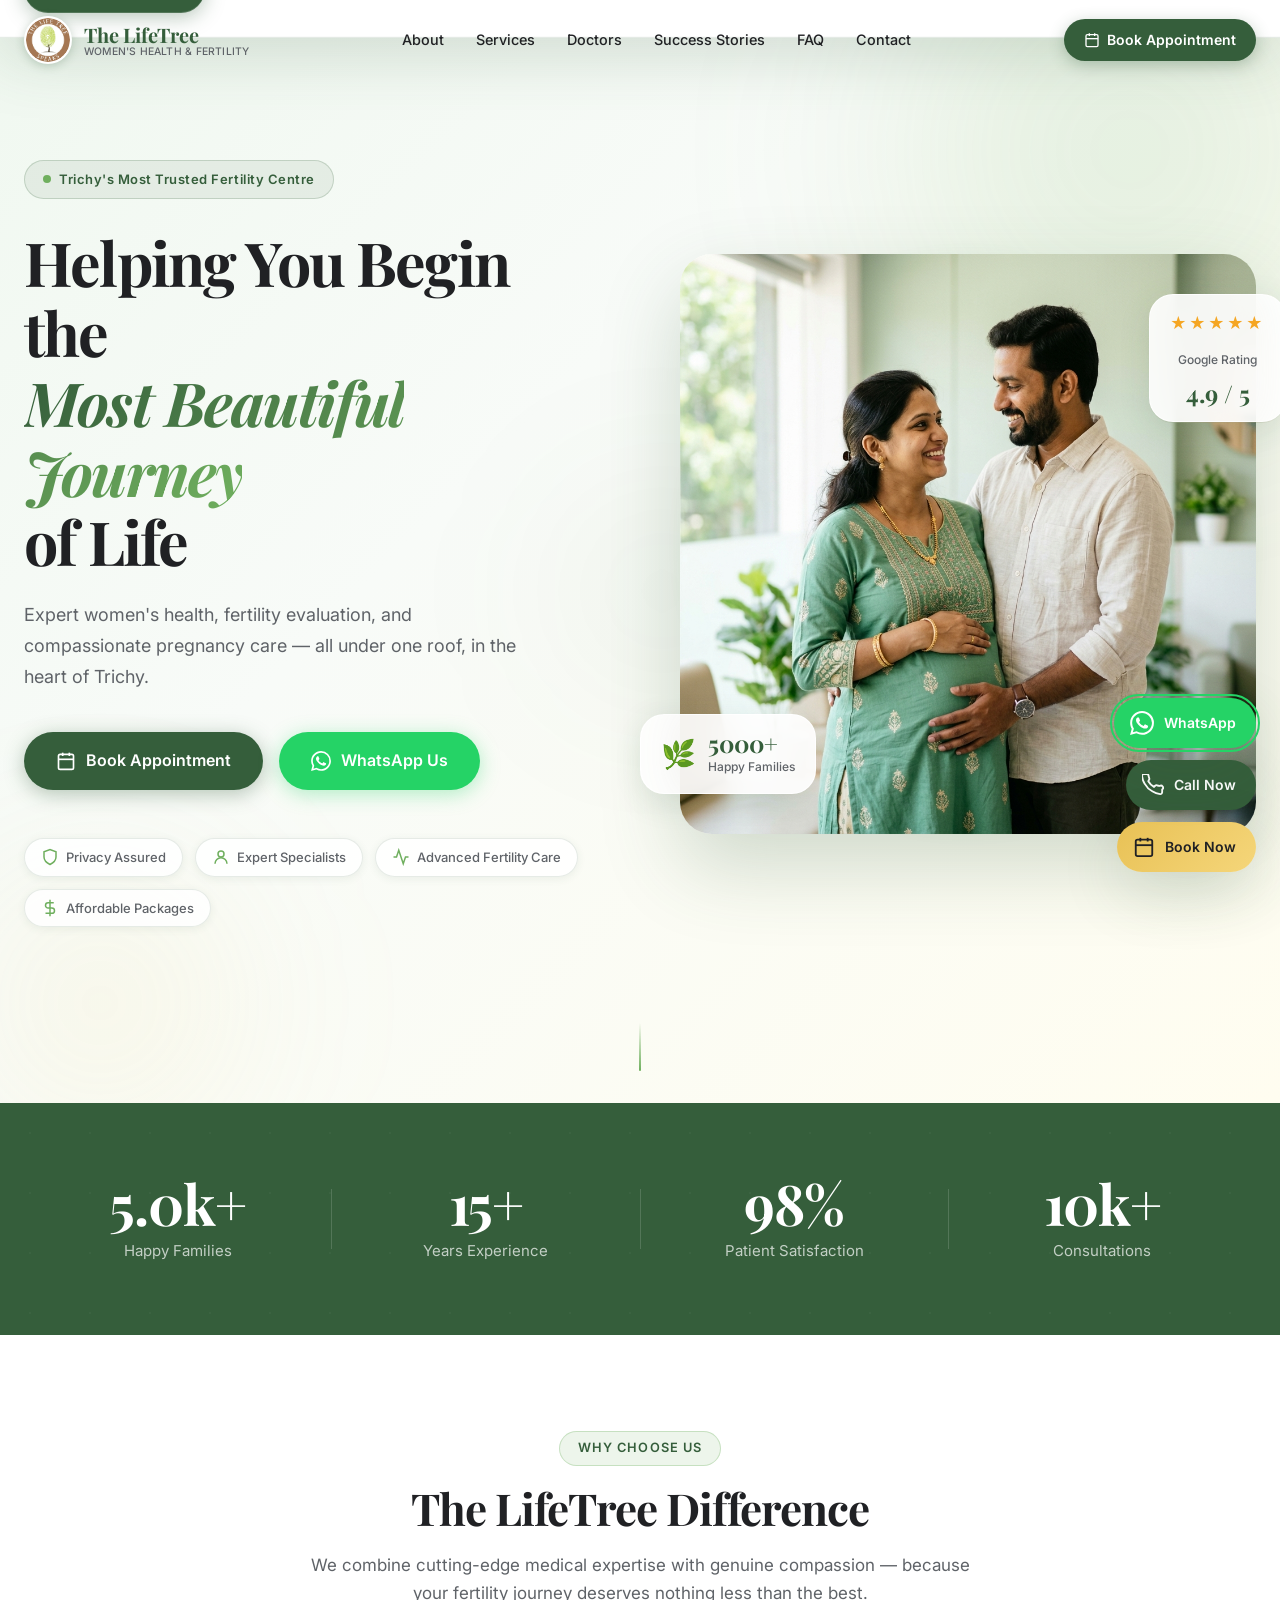
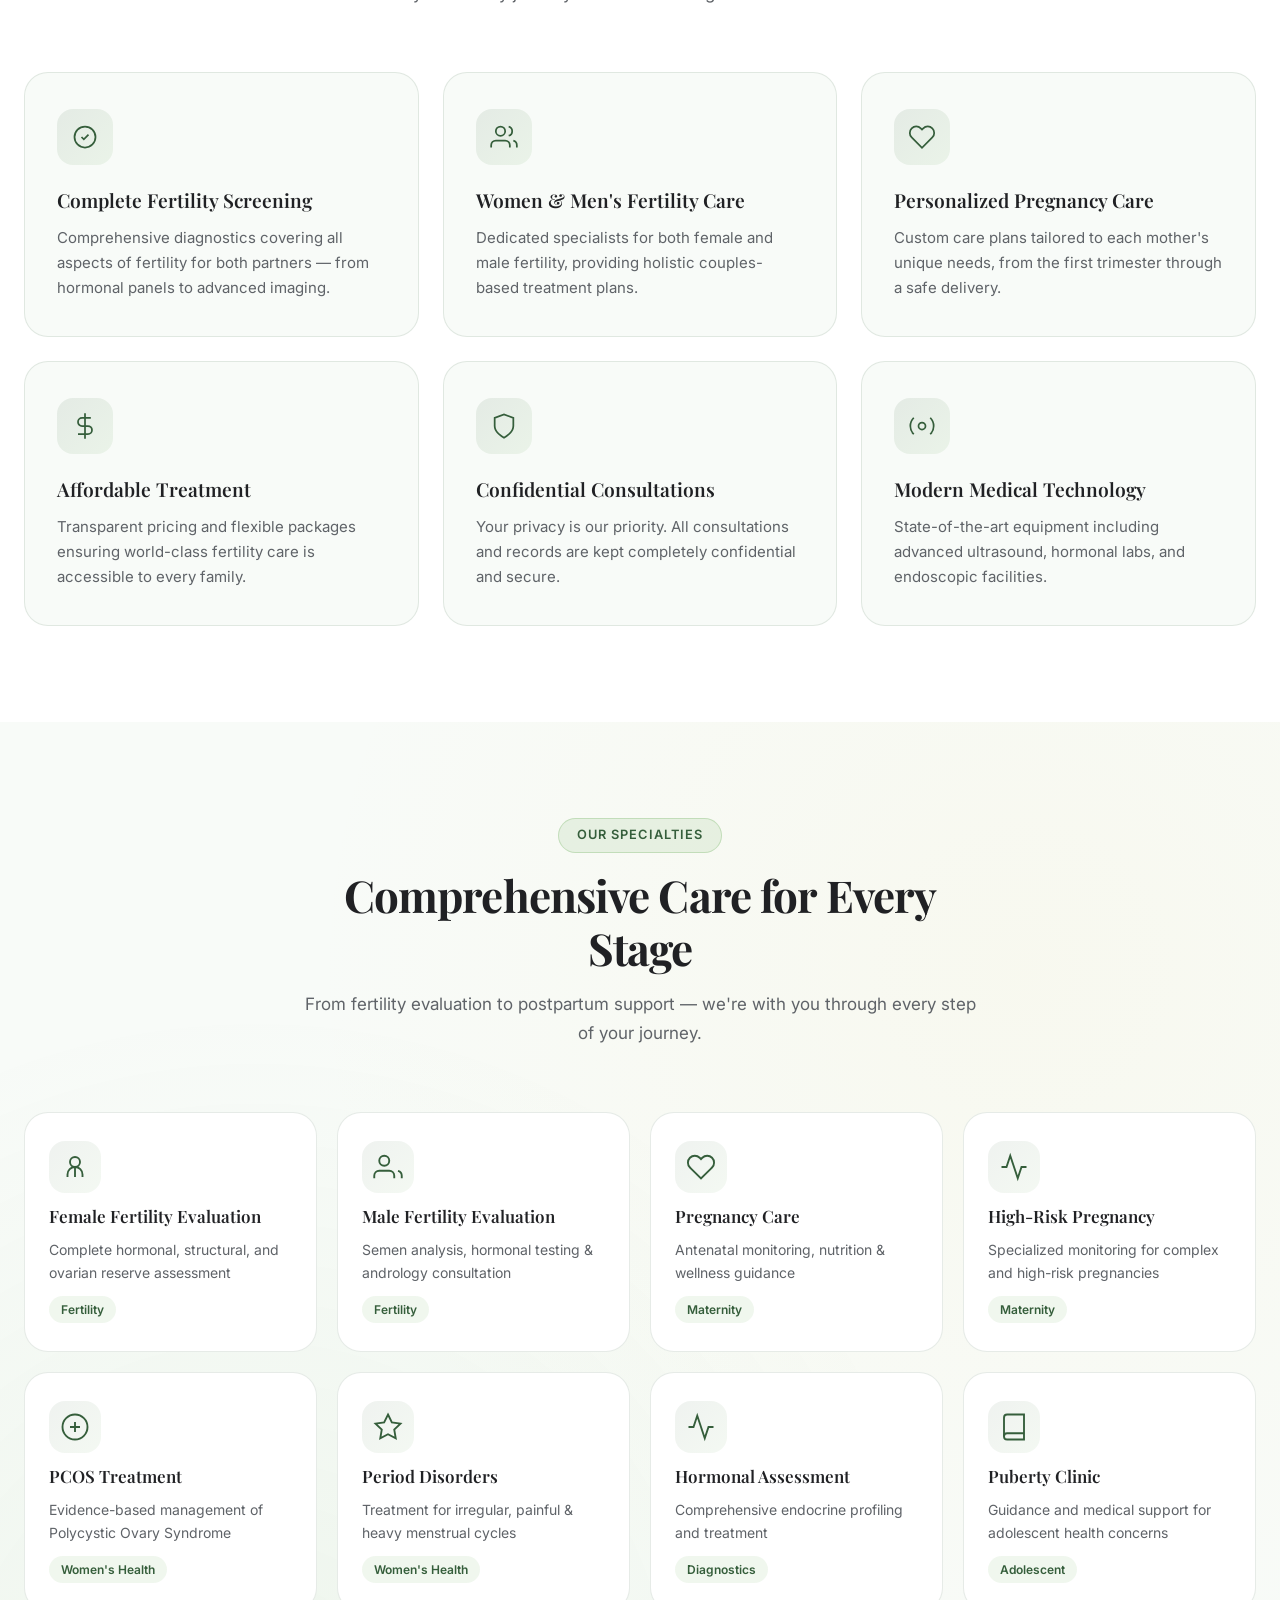
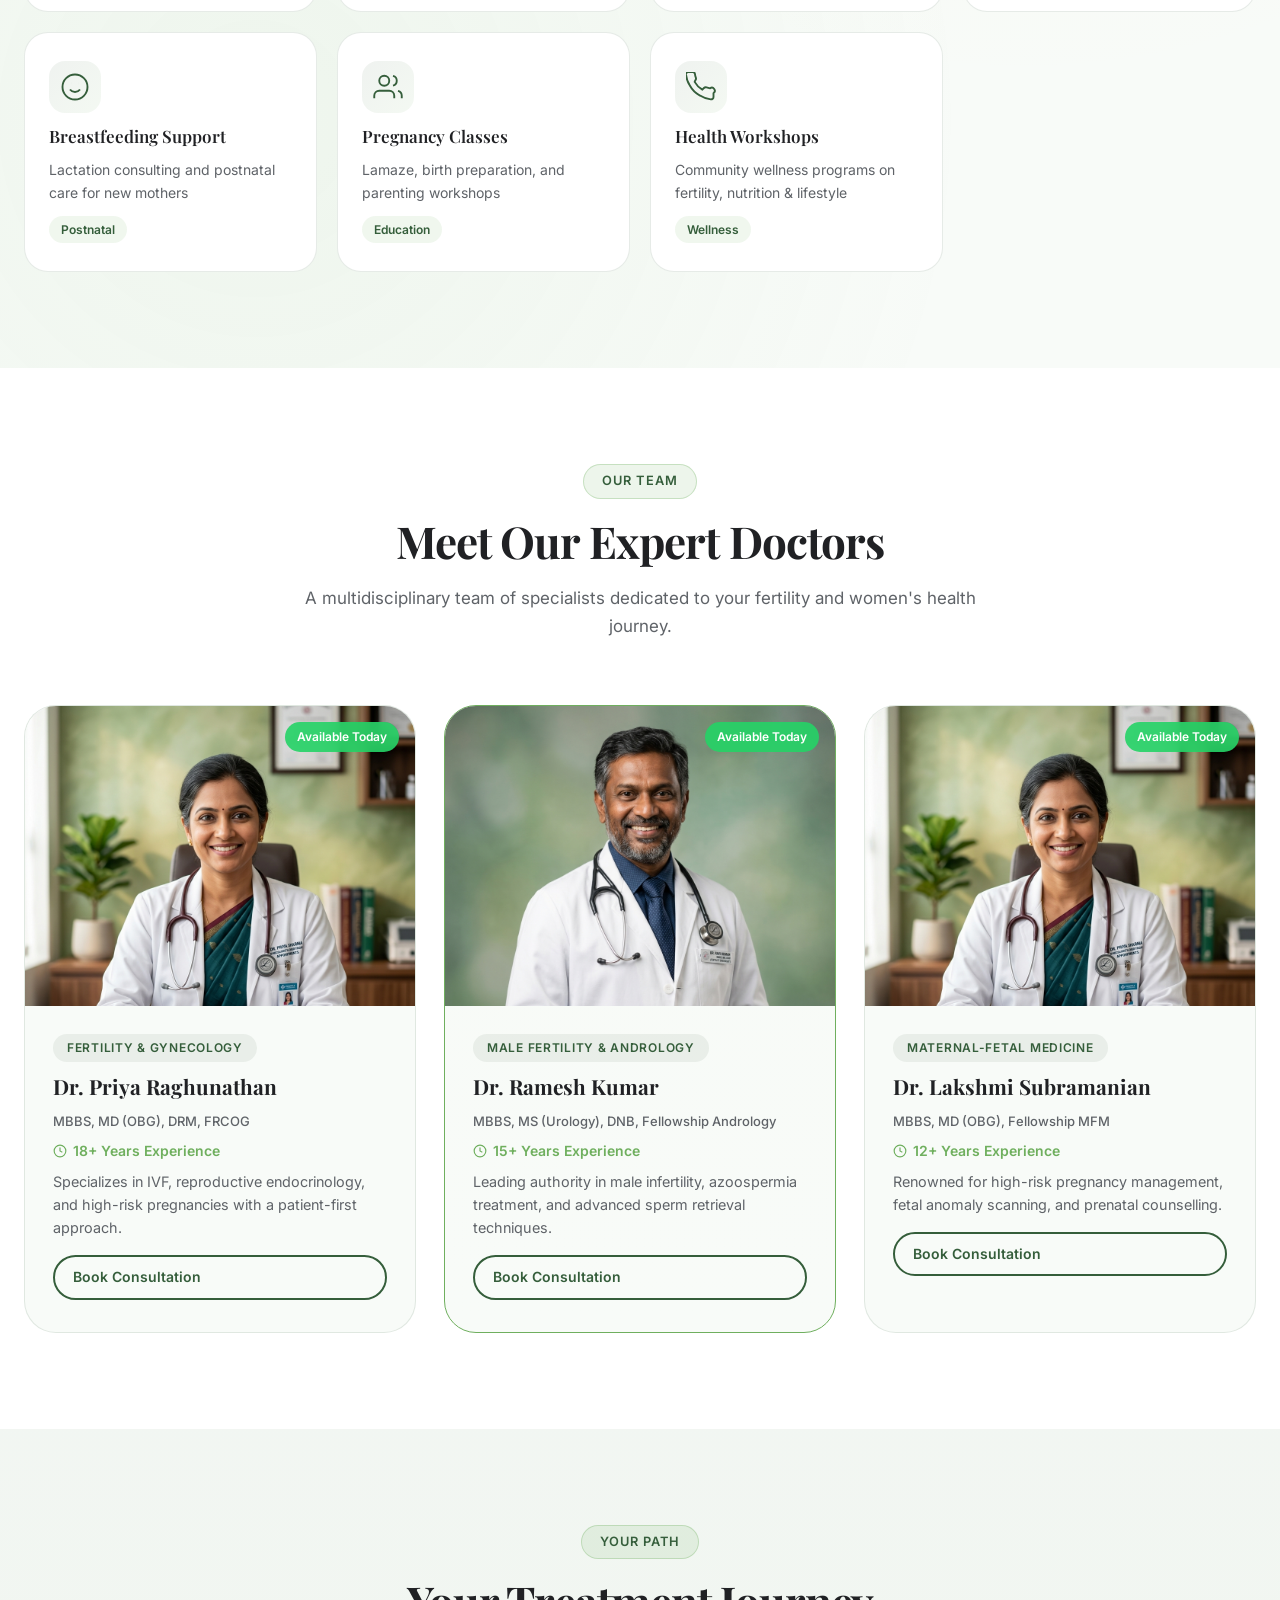
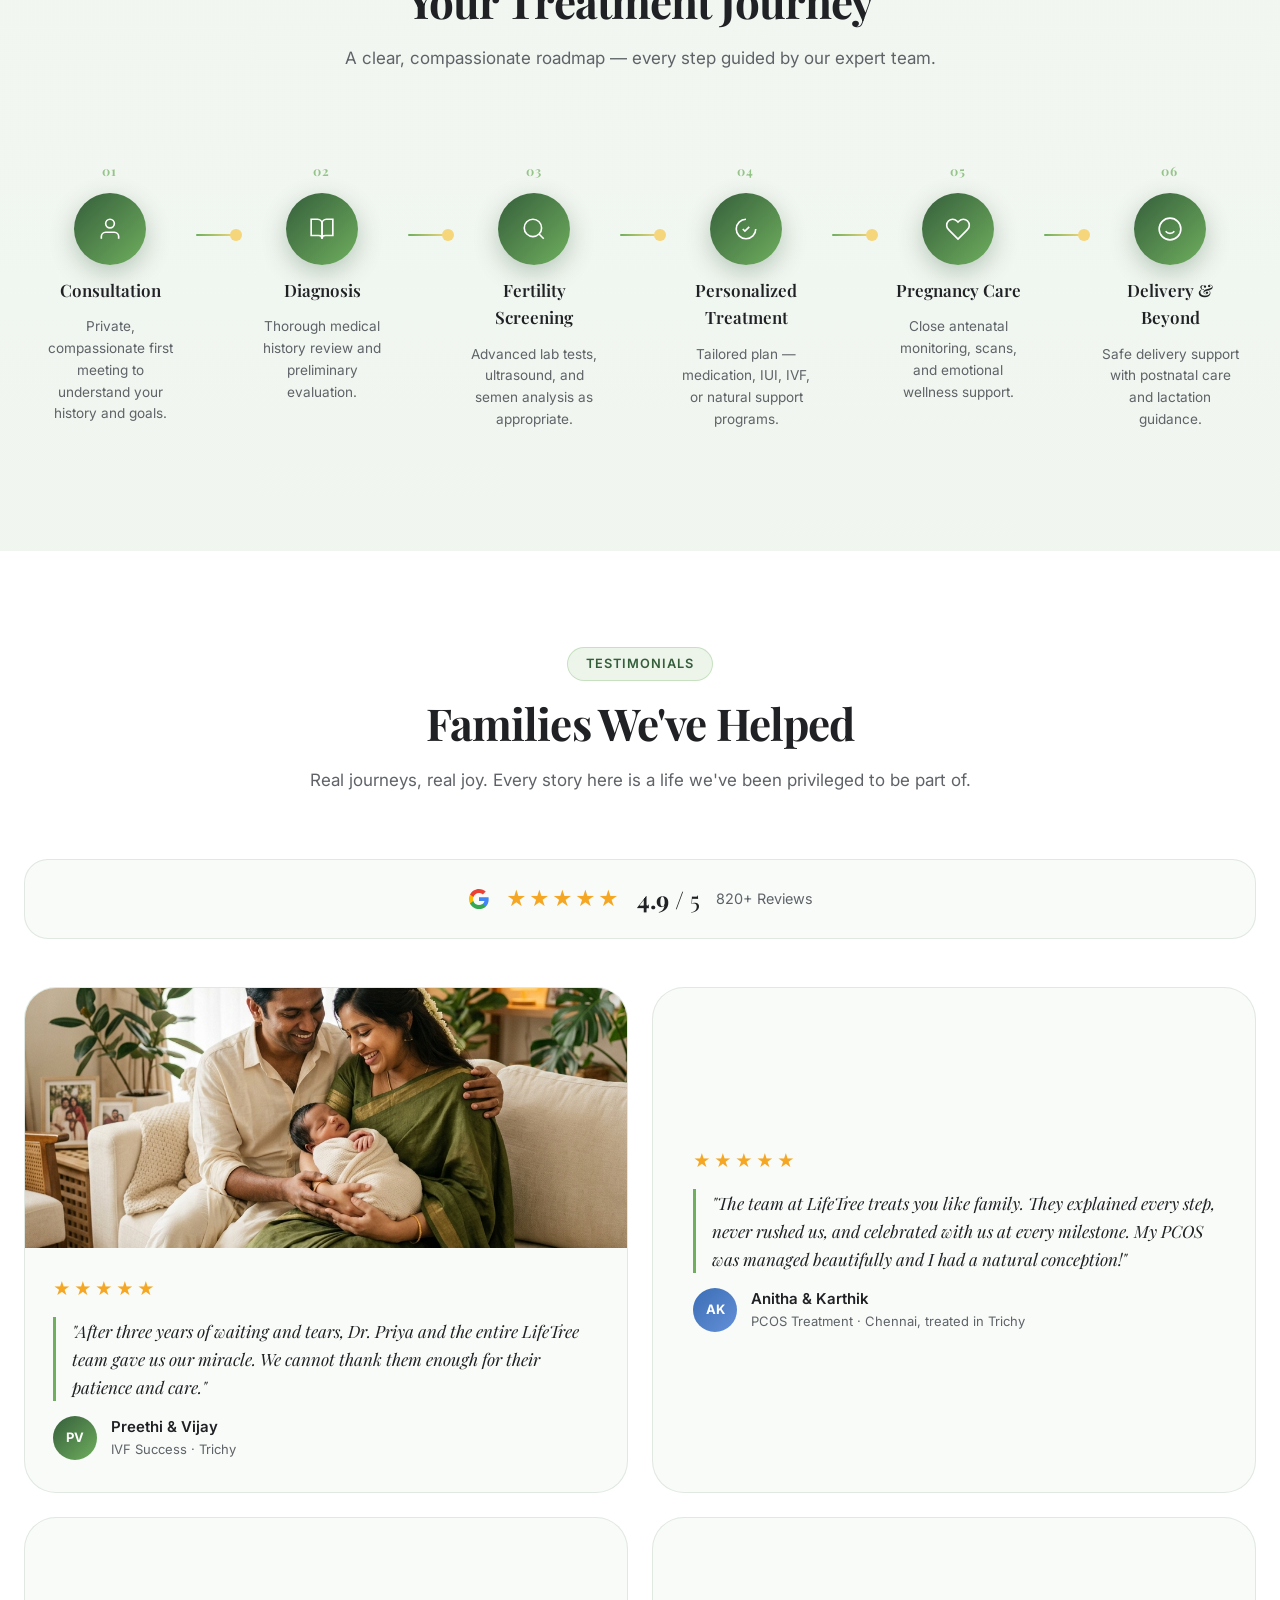
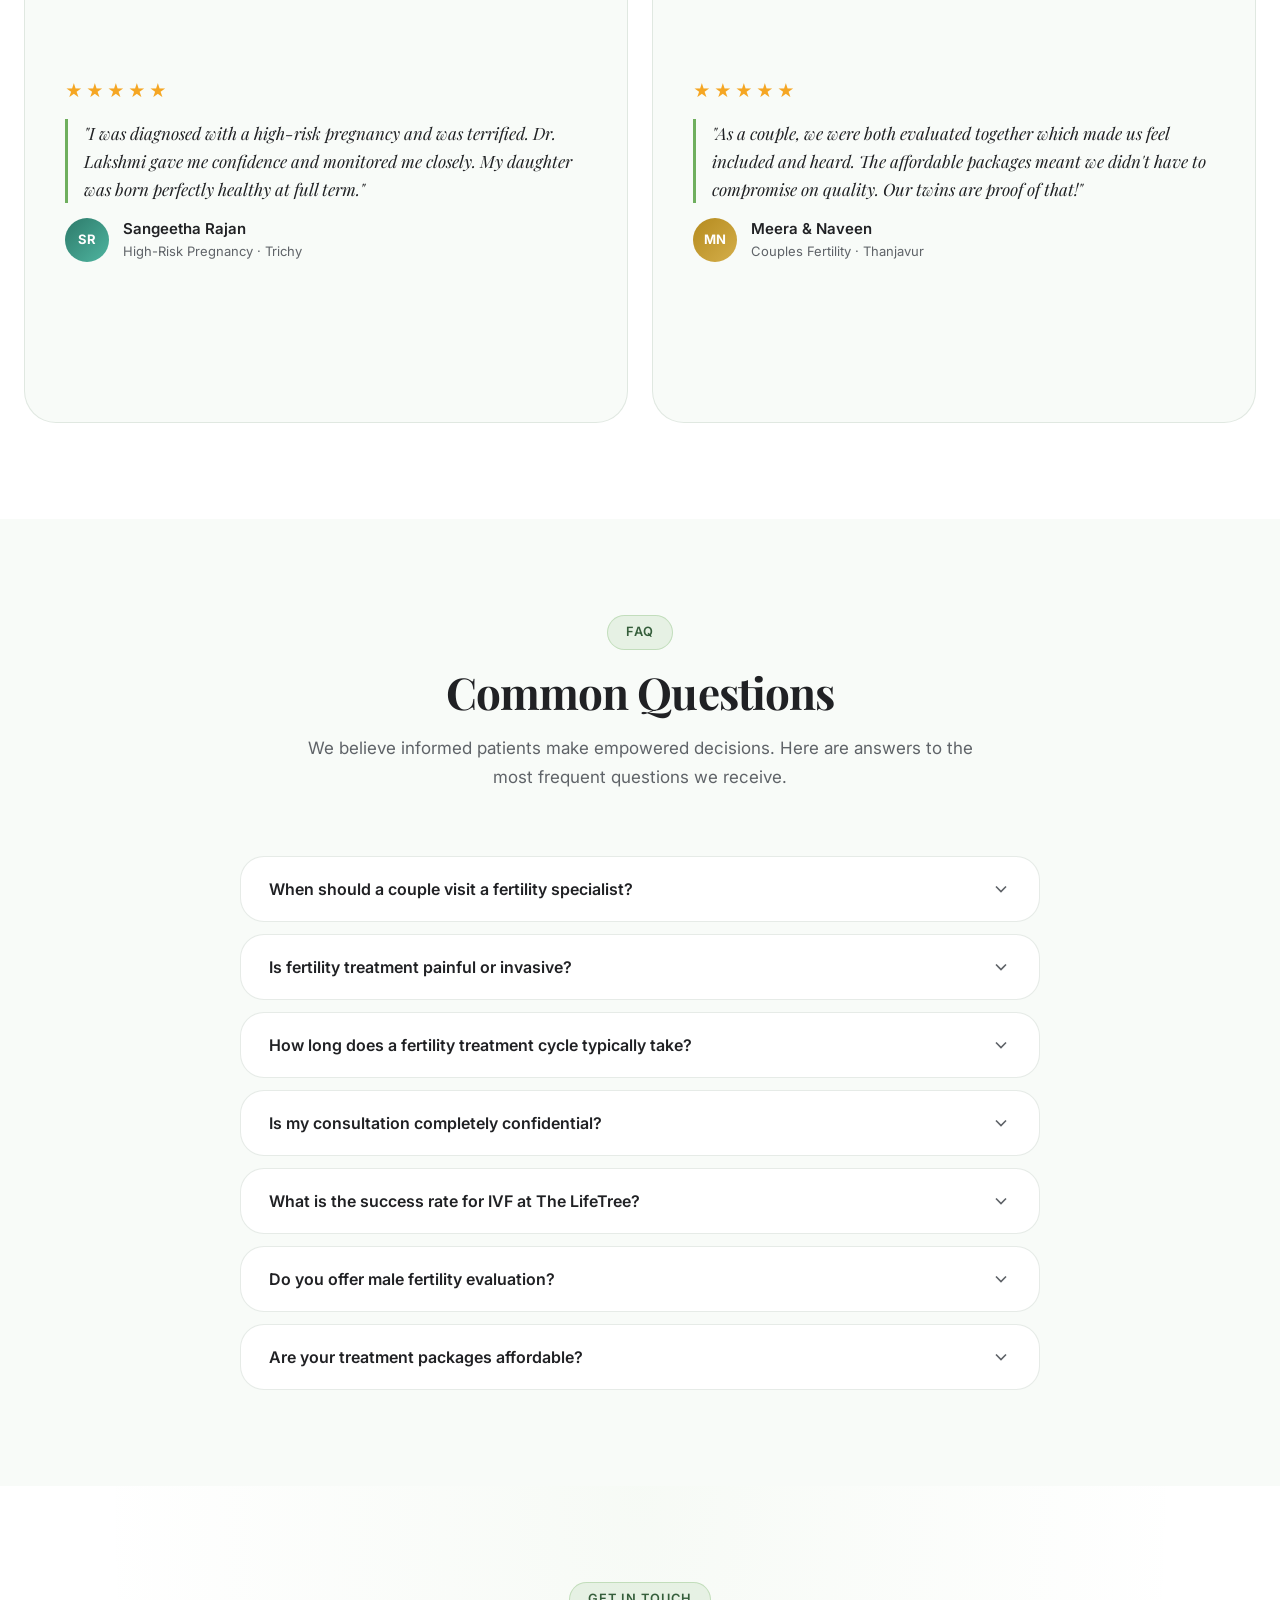
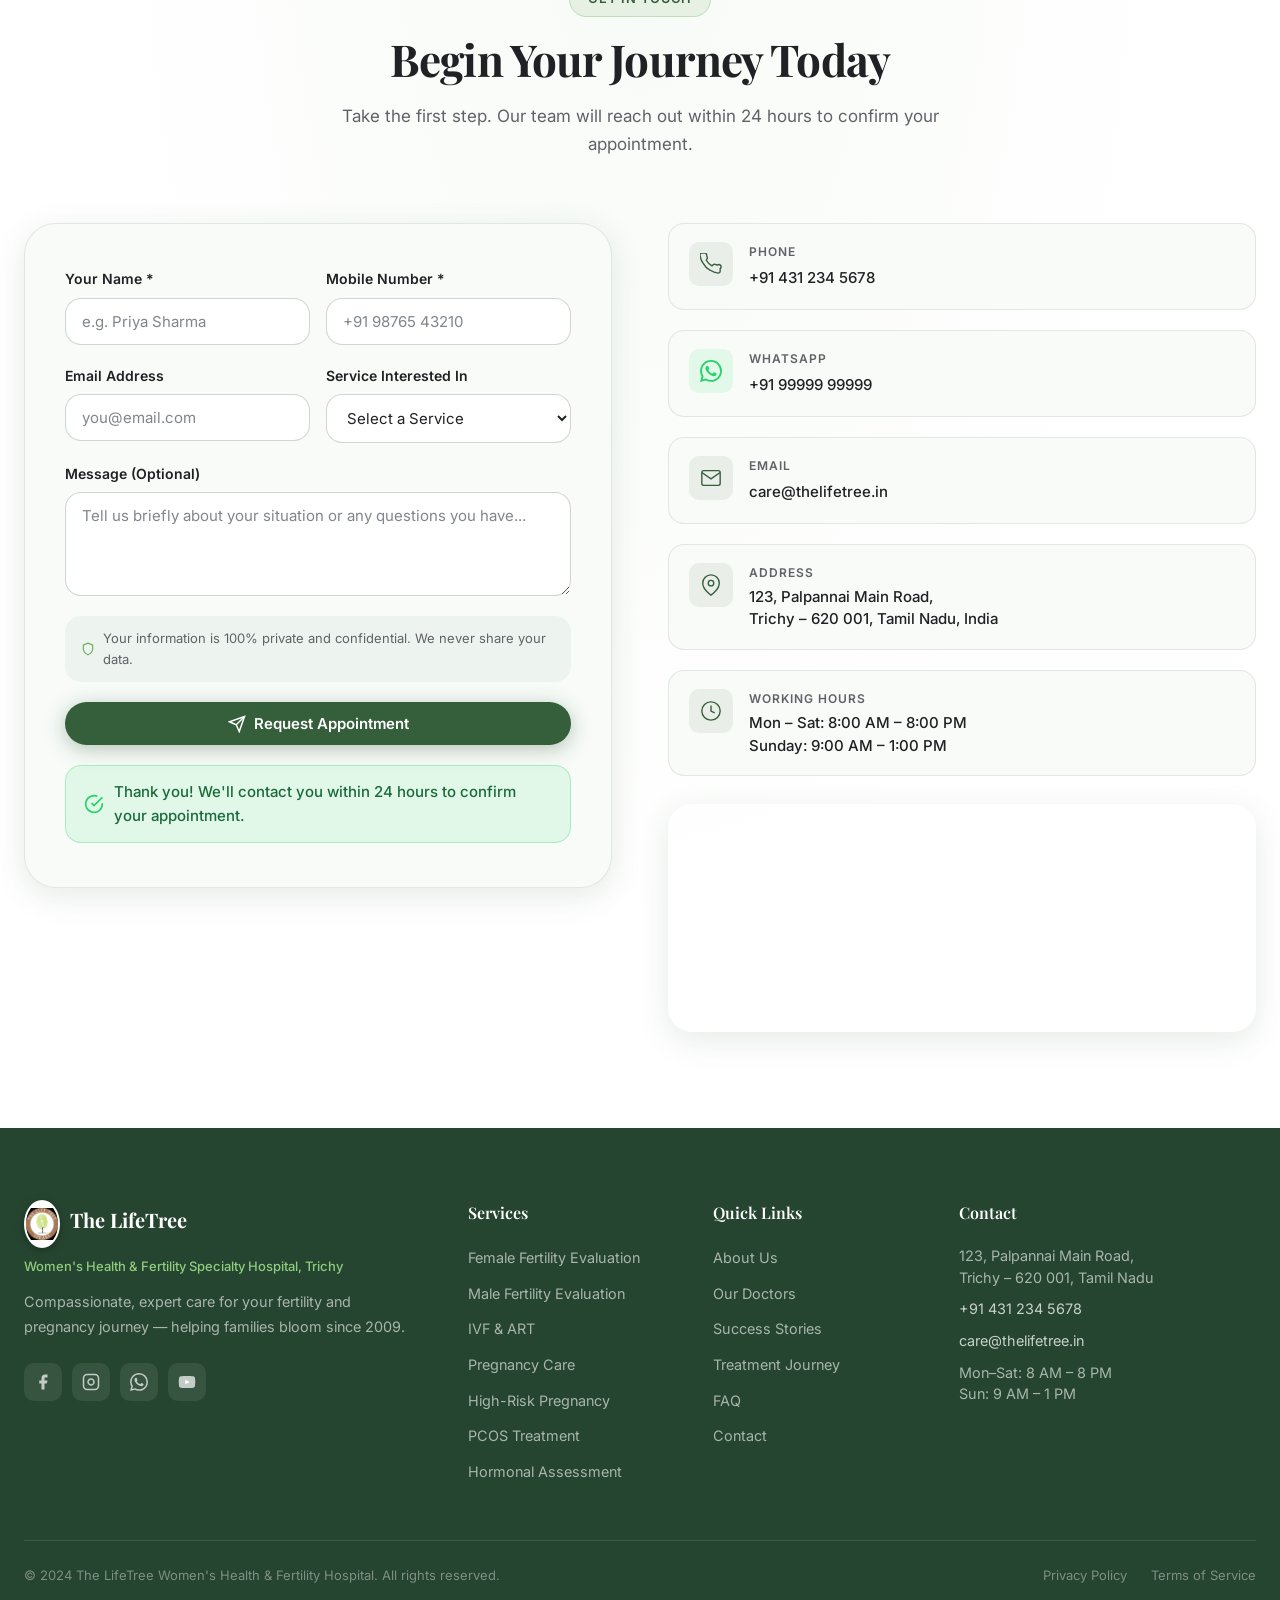
==== index.html @ 5e529f7d "full updated for demot things" ====
<!DOCTYPE html>
<html lang="en">
<head>
  <meta charset="UTF-8" />
  <meta name="viewport" content="width=device-width, initial-scale=1.0" />
  <meta name="description" content="The LifeTree — Women's Health & Fertility Specialty Hospital in Trichy, India. Expert fertility evaluation, IVF, pregnancy care, PCOS treatment, and more. Book your confidential consultation today." />
  <meta name="keywords" content="fertility hospital Trichy, IVF Trichy, women's health Trichy, fertility specialist, pregnancy care, PCOS treatment Trichy, The LifeTree hospital" />
  <meta property="og:title" content="The LifeTree | Women's Health & Fertility Hospital, Trichy" />
  <meta property="og:description" content="Helping You Begin the Most Beautiful Journey of Life. Expert fertility & pregnancy care in Trichy, India." />
  <meta property="og:type" content="website" />
  <title>The LifeTree | Women's Health & Fertility Hospital, Trichy</title>
  <link rel="preconnect" href="https://fonts.googleapis.com" />
  <link rel="preconnect" href="https://fonts.gstatic.com" crossorigin />
  <link href="https://fonts.googleapis.com/css2?family=Playfair+Display:ital,wght@0,400;0,500;0,600;0,700;1,400;1,500&family=Inter:wght@300;400;500;600;700&display=swap" rel="stylesheet" />
  <link rel="stylesheet" href="styles.css" />
</head>
<body>

  <!-- ===== STICKY NAV ===== -->
  <nav class="navbar" id="navbar" role="navigation" aria-label="Main navigation">
    <div class="nav-container">
      <a href="#hero" class="nav-logo" aria-label="The LifeTree Home">
        <div class="logo-icon" aria-hidden="true">
          <img src="Images/logo.png" alt="The LifeTree Speaks Logo" class="logo-img" />
        </div>
        <div class="logo-text">
          <span class="logo-name">The LifeTree</span>
          <span class="logo-tagline">Women's Health & Fertility</span>
        </div>
      </a>
      <ul class="nav-links" id="nav-links">
        <li><a href="#about" class="nav-link">About</a></li>
        <li><a href="#services" class="nav-link">Services</a></li>
        <li><a href="#doctors" class="nav-link">Doctors</a></li>
        <li><a href="#stories" class="nav-link">Success Stories</a></li>
        <li><a href="#faq" class="nav-link">FAQ</a></li>
        <li><a href="#contact" class="nav-link">Contact</a></li>
      </ul>
      <div class="nav-actions">
        <a href="#contact" class="btn btn-nav-cta" id="nav-book-btn">
          <svg width="16" height="16" viewBox="0 0 24 24" fill="none" stroke="currentColor" stroke-width="2" aria-hidden="true"><rect x="3" y="4" width="18" height="18" rx="2"/><line x1="16" y1="2" x2="16" y2="6"/><line x1="8" y1="2" x2="8" y2="6"/><line x1="3" y1="10" x2="21" y2="10"/></svg>
          Book Appointment
        </a>
        <button class="hamburger" id="hamburger" aria-label="Toggle menu" aria-expanded="false">
          <span></span><span></span><span></span>
        </button>
      </div>
    </div>
  </nav>

  <!-- ===== MOBILE MENU ===== -->
  <div class="mobile-menu" id="mobile-menu" aria-hidden="true">
    <ul>
      <li><a href="#about" class="mobile-link">About</a></li>
      <li><a href="#services" class="mobile-link">Services</a></li>
      <li><a href="#doctors" class="mobile-link">Doctors</a></li>
      <li><a href="#stories" class="mobile-link">Success Stories</a></li>
      <li><a href="#faq" class="mobile-link">FAQ</a></li>
      <li><a href="#contact" class="mobile-link">Contact</a></li>
      <li><a href="#contact" class="btn btn-primary mobile-cta">Book Appointment</a></li>
    </ul>
  </div>

  <main>

    <!-- ===== HERO SECTION ===== -->
    <section class="hero" id="hero" aria-label="Hero section">
      <div class="hero-bg-orb hero-orb-1" aria-hidden="true"></div>
      <div class="hero-bg-orb hero-orb-2" aria-hidden="true"></div>
      <div class="hero-bg-orb hero-orb-3" aria-hidden="true"></div>
      <div class="hero-container">
        <div class="hero-content animate-fade-up">
          <div class="hero-badge">
            <span class="badge-dot" aria-hidden="true"></span>
            Trichy's Most Trusted Fertility Centre
          </div>
          <h1 class="hero-headline">
            Helping You Begin the<br/>
            <em>Most Beautiful Journey</em><br/>
            of Life
          </h1>
          <p class="hero-subtext">
            Expert women's health, fertility evaluation, and compassionate pregnancy care — all under one roof, in the heart of Trichy.
          </p>
          <div class="hero-ctas">
            <a href="#contact" class="btn btn-primary btn-lg" id="hero-book-btn">
              <svg width="20" height="20" viewBox="0 0 24 24" fill="none" stroke="currentColor" stroke-width="2" aria-hidden="true"><rect x="3" y="4" width="18" height="18" rx="2"/><line x1="16" y1="2" x2="16" y2="6"/><line x1="8" y1="2" x2="8" y2="6"/><line x1="3" y1="10" x2="21" y2="10"/></svg>
              Book Appointment
            </a>
            <a href="https://wa.me/919999999999" class="btn btn-whatsapp btn-lg" id="hero-whatsapp-btn" target="_blank" rel="noopener noreferrer">
              <svg width="20" height="20" viewBox="0 0 24 24" fill="currentColor" aria-hidden="true"><path d="M17.472 14.382c-.297-.149-1.758-.867-2.03-.967-.273-.099-.471-.148-.67.15-.197.297-.767.966-.94 1.164-.173.199-.347.223-.644.075-.297-.15-1.255-.463-2.39-1.475-.883-.788-1.48-1.761-1.653-2.059-.173-.297-.018-.458.13-.606.134-.133.298-.347.446-.52.149-.174.198-.298.298-.497.099-.198.05-.371-.025-.52-.075-.149-.669-1.612-.916-2.207-.242-.579-.487-.5-.669-.51-.173-.008-.371-.01-.57-.01-.198 0-.52.074-.792.372-.272.297-1.04 1.016-1.04 2.479 0 1.462 1.065 2.875 1.213 3.074.149.198 2.096 3.2 5.077 4.487.709.306 1.262.489 1.694.625.712.227 1.36.195 1.871.118.571-.085 1.758-.719 2.006-1.413.248-.694.248-1.289.173-1.413-.074-.124-.272-.198-.57-.347m-5.421 7.403h-.004a9.87 9.87 0 01-5.031-1.378l-.361-.214-3.741.982.998-3.648-.235-.374a9.86 9.86 0 01-1.51-5.26c.001-5.45 4.436-9.884 9.888-9.884 2.64 0 5.122 1.03 6.988 2.898a9.825 9.825 0 012.893 6.994c-.003 5.45-4.437 9.884-9.885 9.884m8.413-18.297A11.815 11.815 0 0012.05 0C5.495 0 .16 5.335.157 11.892c0 2.096.547 4.142 1.588 5.945L.057 24l6.305-1.654a11.882 11.882 0 005.683 1.448h.005c6.554 0 11.89-5.335 11.893-11.893a11.821 11.821 0 00-3.48-8.413z"/></svg>
              WhatsApp Us
            </a>
          </div>
          <div class="trust-badges" role="list" aria-label="Trust indicators">
            <div class="trust-badge" role="listitem">
              <svg width="18" height="18" viewBox="0 0 24 24" fill="none" stroke="currentColor" stroke-width="2" aria-hidden="true"><path d="M12 22s8-4 8-10V5l-8-3-8 3v7c0 6 8 10 8 10z"/></svg>
              Privacy Assured
            </div>
            <div class="trust-badge" role="listitem">
              <svg width="18" height="18" viewBox="0 0 24 24" fill="none" stroke="currentColor" stroke-width="2" aria-hidden="true"><circle cx="12" cy="8" r="4"/><path d="M20 21a8 8 0 10-16 0"/></svg>
              Expert Specialists
            </div>
            <div class="trust-badge" role="listitem">
              <svg width="18" height="18" viewBox="0 0 24 24" fill="none" stroke="currentColor" stroke-width="2" aria-hidden="true"><polyline points="22 12 18 12 15 21 9 3 6 12 2 12"/></svg>
              Advanced Fertility Care
            </div>
            <div class="trust-badge" role="listitem">
              <svg width="18" height="18" viewBox="0 0 24 24" fill="none" stroke="currentColor" stroke-width="2" aria-hidden="true"><line x1="12" y1="1" x2="12" y2="23"/><path d="M17 5H9.5a3.5 3.5 0 000 7h5a3.5 3.5 0 010 7H6"/></svg>
              Affordable Packages
            </div>
          </div>
        </div>
        <div class="hero-visual animate-fade-in">
          <div class="hero-image-wrapper">
            <div class="hero-image-glow" aria-hidden="true"></div>
            <img src="assets/hero_couple.png" alt="Happy expecting couple celebrating their pregnancy journey at The LifeTree" class="hero-image" loading="eager" />
            <div class="hero-floating-card card-stats" aria-label="5000+ happy families">
              <div class="floating-card-icon" aria-hidden="true">🌿</div>
              <div>
                <div class="floating-num">5000+</div>
                <div class="floating-label">Happy Families</div>
              </div>
            </div>
            <div class="hero-floating-card card-rating" aria-label="4.9 star Google rating">
              <div class="star-row" aria-hidden="true">★★★★★</div>
              <div class="floating-label">Google Rating</div>
              <div class="floating-num">4.9 / 5</div>
            </div>
          </div>
        </div>
      </div>
      <div class="scroll-indicator" aria-hidden="true">
        <div class="scroll-line"></div>
      </div>
    </section>

    <!-- ===== STATS ===== -->
    <section class="stats-section" id="stats" aria-label="Key statistics">
      <div class="container">
        <div class="stats-grid">
          <div class="stat-item" data-target="5000" data-suffix="+">
            <div class="stat-number" id="stat-families">0+</div>
            <div class="stat-label">Happy Families</div>
          </div>
          <div class="stat-divider" aria-hidden="true"></div>
          <div class="stat-item" data-target="15" data-suffix="+">
            <div class="stat-number" id="stat-years">0+</div>
            <div class="stat-label">Years Experience</div>
          </div>
          <div class="stat-divider" aria-hidden="true"></div>
          <div class="stat-item" data-target="98" data-suffix="%">
            <div class="stat-number" id="stat-satisfaction">0%</div>
            <div class="stat-label">Patient Satisfaction</div>
          </div>
          <div class="stat-divider" aria-hidden="true"></div>
          <div class="stat-item" data-target="10000" data-suffix="+">
            <div class="stat-number" id="stat-consultations">0+</div>
            <div class="stat-label">Consultations</div>
          </div>
        </div>
      </div>
    </section>

    <!-- ===== WHY CHOOSE US ===== -->
    <section class="why-section" id="about" aria-labelledby="why-heading">
      <div class="container">
        <div class="section-header animate-on-scroll">
          <div class="section-tag">Why Choose Us</div>
          <h2 class="section-title" id="why-heading">The LifeTree Difference</h2>
          <p class="section-subtitle">We combine cutting-edge medical expertise with genuine compassion — because your fertility journey deserves nothing less than the best.</p>
        </div>
        <div class="why-grid">
          <div class="why-card animate-on-scroll" tabindex="0">
            <div class="why-icon" aria-hidden="true">
              <svg width="28" height="28" viewBox="0 0 24 24" fill="none" stroke="currentColor" stroke-width="1.5"><path d="M9 12l2 2 4-4m6 2a9 9 0 11-18 0 9 9 0 0118 0z"/></svg>
            </div>
            <h3>Complete Fertility Screening</h3>
            <p>Comprehensive diagnostics covering all aspects of fertility for both partners — from hormonal panels to advanced imaging.</p>
          </div>
          <div class="why-card animate-on-scroll" tabindex="0">
            <div class="why-icon" aria-hidden="true">
              <svg width="28" height="28" viewBox="0 0 24 24" fill="none" stroke="currentColor" stroke-width="1.5"><path d="M17 21v-2a4 4 0 00-4-4H5a4 4 0 00-4 4v2"/><circle cx="9" cy="7" r="4"/><path d="M23 21v-2a4 4 0 00-3-3.87"/><path d="M16 3.13a4 4 0 010 7.75"/></svg>
            </div>
            <h3>Women & Men's Fertility Care</h3>
            <p>Dedicated specialists for both female and male fertility, providing holistic couples-based treatment plans.</p>
          </div>
          <div class="why-card animate-on-scroll" tabindex="0">
            <div class="why-icon" aria-hidden="true">
              <svg width="28" height="28" viewBox="0 0 24 24" fill="none" stroke="currentColor" stroke-width="1.5"><path d="M20.84 4.61a5.5 5.5 0 00-7.78 0L12 5.67l-1.06-1.06a5.5 5.5 0 00-7.78 7.78l1.06 1.06L12 21.23l7.78-7.78 1.06-1.06a5.5 5.5 0 000-7.78z"/></svg>
            </div>
            <h3>Personalized Pregnancy Care</h3>
            <p>Custom care plans tailored to each mother's unique needs, from the first trimester through a safe delivery.</p>
          </div>
          <div class="why-card animate-on-scroll" tabindex="0">
            <div class="why-icon" aria-hidden="true">
              <svg width="28" height="28" viewBox="0 0 24 24" fill="none" stroke="currentColor" stroke-width="1.5"><line x1="12" y1="1" x2="12" y2="23"/><path d="M17 5H9.5a3.5 3.5 0 000 7h5a3.5 3.5 0 010 7H6"/></svg>
            </div>
            <h3>Affordable Treatment</h3>
            <p>Transparent pricing and flexible packages ensuring world-class fertility care is accessible to every family.</p>
          </div>
          <div class="why-card animate-on-scroll" tabindex="0">
            <div class="why-icon" aria-hidden="true">
              <svg width="28" height="28" viewBox="0 0 24 24" fill="none" stroke="currentColor" stroke-width="1.5"><path d="M12 22s8-4 8-10V5l-8-3-8 3v7c0 6 8 10 8 10z"/></svg>
            </div>
            <h3>Confidential Consultations</h3>
            <p>Your privacy is our priority. All consultations and records are kept completely confidential and secure.</p>
          </div>
          <div class="why-card animate-on-scroll" tabindex="0">
            <div class="why-icon" aria-hidden="true">
              <svg width="28" height="28" viewBox="0 0 24 24" fill="none" stroke="currentColor" stroke-width="1.5"><circle cx="12" cy="12" r="3"/><path d="M19.07 4.93a10 10 0 010 14.14M4.93 4.93a10 10 0 000 14.14"/></svg>
            </div>
            <h3>Modern Medical Technology</h3>
            <p>State-of-the-art equipment including advanced ultrasound, hormonal labs, and endoscopic facilities.</p>
          </div>
        </div>
      </div>
    </section>

    <!-- ===== SERVICES ===== -->
    <section class="services-section" id="services" aria-labelledby="services-heading">
      <div class="services-bg-pattern" aria-hidden="true"></div>
      <div class="container">
        <div class="section-header animate-on-scroll">
          <div class="section-tag">Our Specialties</div>
          <h2 class="section-title" id="services-heading">Comprehensive Care for Every Stage</h2>
          <p class="section-subtitle">From fertility evaluation to postpartum support — we're with you through every step of your journey.</p>
        </div>
        <div class="services-grid">
          <div class="service-card animate-on-scroll" tabindex="0">
            <div class="service-icon" aria-hidden="true">
              <svg width="30" height="30" viewBox="0 0 24 24" fill="none" stroke="currentColor" stroke-width="1.5"><circle cx="12" cy="8" r="4"/><path d="M6 20v-2a6 6 0 0112 0v2"/><path d="M12 12v8"/></svg>
            </div>
            <h3>Female Fertility Evaluation</h3>
            <p>Complete hormonal, structural, and ovarian reserve assessment</p>
            <span class="service-tag">Fertility</span>
          </div>
          <div class="service-card animate-on-scroll" tabindex="0">
            <div class="service-icon" aria-hidden="true">
              <svg width="30" height="30" viewBox="0 0 24 24" fill="none" stroke="currentColor" stroke-width="1.5"><path d="M17 21v-2a4 4 0 00-4-4H5a4 4 0 00-4 4v2"/><circle cx="9" cy="7" r="4"/><path d="M23 21v-2a4 4 0 00-3-3.87"/></svg>
            </div>
            <h3>Male Fertility Evaluation</h3>
            <p>Semen analysis, hormonal testing & andrology consultation</p>
            <span class="service-tag">Fertility</span>
          </div>
          <div class="service-card animate-on-scroll" tabindex="0">
            <div class="service-icon" aria-hidden="true">
              <svg width="30" height="30" viewBox="0 0 24 24" fill="none" stroke="currentColor" stroke-width="1.5"><path d="M20.84 4.61a5.5 5.5 0 00-7.78 0L12 5.67l-1.06-1.06a5.5 5.5 0 00-7.78 7.78l1.06 1.06L12 21.23l7.78-7.78 1.06-1.06a5.5 5.5 0 000-7.78z"/></svg>
            </div>
            <h3>Pregnancy Care</h3>
            <p>Antenatal monitoring, nutrition & wellness guidance</p>
            <span class="service-tag">Maternity</span>
          </div>
          <div class="service-card animate-on-scroll" tabindex="0">
            <div class="service-icon" aria-hidden="true">
              <svg width="30" height="30" viewBox="0 0 24 24" fill="none" stroke="currentColor" stroke-width="1.5"><path d="M22 12h-4l-3 9L9 3l-3 9H2"/></svg>
            </div>
            <h3>High-Risk Pregnancy</h3>
            <p>Specialized monitoring for complex and high-risk pregnancies</p>
            <span class="service-tag">Maternity</span>
          </div>
          <div class="service-card animate-on-scroll" tabindex="0">
            <div class="service-icon" aria-hidden="true">
              <svg width="30" height="30" viewBox="0 0 24 24" fill="none" stroke="currentColor" stroke-width="1.5"><circle cx="12" cy="12" r="10"/><path d="M8 12h8M12 8v8"/></svg>
            </div>
            <h3>PCOS Treatment</h3>
            <p>Evidence-based management of Polycystic Ovary Syndrome</p>
            <span class="service-tag">Women's Health</span>
          </div>
          <div class="service-card animate-on-scroll" tabindex="0">
            <div class="service-icon" aria-hidden="true">
              <svg width="30" height="30" viewBox="0 0 24 24" fill="none" stroke="currentColor" stroke-width="1.5"><path d="M12 2l3.09 6.26L22 9.27l-5 4.87 1.18 6.88L12 17.77l-6.18 3.25L7 14.14 2 9.27l6.91-1.01L12 2z"/></svg>
            </div>
            <h3>Period Disorders</h3>
            <p>Treatment for irregular, painful & heavy menstrual cycles</p>
            <span class="service-tag">Women's Health</span>
          </div>
          <div class="service-card animate-on-scroll" tabindex="0">
            <div class="service-icon" aria-hidden="true">
              <svg width="30" height="30" viewBox="0 0 24 24" fill="none" stroke="currentColor" stroke-width="1.5"><polyline points="22 12 18 12 15 21 9 3 6 12 2 12"/></svg>
            </div>
            <h3>Hormonal Assessment</h3>
            <p>Comprehensive endocrine profiling and treatment</p>
            <span class="service-tag">Diagnostics</span>
          </div>
          <div class="service-card animate-on-scroll" tabindex="0">
            <div class="service-icon" aria-hidden="true">
              <svg width="30" height="30" viewBox="0 0 24 24" fill="none" stroke="currentColor" stroke-width="1.5"><path d="M4 19.5A2.5 2.5 0 016.5 17H20"/><path d="M6.5 2H20v20H6.5A2.5 2.5 0 014 19.5v-15A2.5 2.5 0 016.5 2z"/></svg>
            </div>
            <h3>Puberty Clinic</h3>
            <p>Guidance and medical support for adolescent health concerns</p>
            <span class="service-tag">Adolescent</span>
          </div>
          <div class="service-card animate-on-scroll" tabindex="0">
            <div class="service-icon" aria-hidden="true">
              <svg width="30" height="30" viewBox="0 0 24 24" fill="none" stroke="currentColor" stroke-width="1.5"><path d="M12 22C6.477 22 2 17.523 2 12S6.477 2 12 2s10 4.477 10 10-4.477 10-10 10z"/><path d="M8 14s1.5 2 4 2 4-2 4-2"/><line x1="9" y1="9" x2="9.01" y2="9"/><line x1="15" y1="9" x2="15.01" y2="9"/></svg>
            </div>
            <h3>Breastfeeding Support</h3>
            <p>Lactation consulting and postnatal care for new mothers</p>
            <span class="service-tag">Postnatal</span>
          </div>
          <div class="service-card animate-on-scroll" tabindex="0">
            <div class="service-icon" aria-hidden="true">
              <svg width="30" height="30" viewBox="0 0 24 24" fill="none" stroke="currentColor" stroke-width="1.5"><path d="M17 21v-2a4 4 0 00-4-4H5a4 4 0 00-4 4v2"/><circle cx="9" cy="7" r="4"/><path d="M23 21v-2a4 4 0 00-3-3.87"/><path d="M16 3.13a4 4 0 010 7.75"/></svg>
            </div>
            <h3>Pregnancy Classes</h3>
            <p>Lamaze, birth preparation, and parenting workshops</p>
            <span class="service-tag">Education</span>
          </div>
          <div class="service-card animate-on-scroll" tabindex="0">
            <div class="service-icon" aria-hidden="true">
              <svg width="30" height="30" viewBox="0 0 24 24" fill="none" stroke="currentColor" stroke-width="1.5"><path d="M22 16.92v3a2 2 0 01-2.18 2 19.79 19.79 0 01-8.63-3.07A19.5 19.5 0 013.07 10.81a19.79 19.79 0 01-3.07-8.67A2 2 0 012.18 0h3a2 2 0 012 1.72c.127.96.361 1.903.7 2.81a2 2 0 01-.45 2.11L6.91 7.91a16 16 0 006.16 6.16l1.27-1.27a2 2 0 012.11-.45c.907.339 1.85.573 2.81.7A2 2 0 0122 16.92z"/></svg>
            </div>
            <h3>Health Workshops</h3>
            <p>Community wellness programs on fertility, nutrition & lifestyle</p>
            <span class="service-tag">Wellness</span>
          </div>
        </div>
      </div>
    </section>

    <!-- ===== DOCTORS ===== -->
    <section class="doctors-section" id="doctors" aria-labelledby="doctors-heading">
      <div class="container">
        <div class="section-header animate-on-scroll">
          <div class="section-tag">Our Team</div>
          <h2 class="section-title" id="doctors-heading">Meet Our Expert Doctors</h2>
          <p class="section-subtitle">A multidisciplinary team of specialists dedicated to your fertility and women's health journey.</p>
        </div>
        <div class="doctors-grid">
          <div class="doctor-card animate-on-scroll" tabindex="0">
            <div class="doctor-image-wrap">
              <img src="assets/doctor_female.png" alt="Dr. Priya Raghunathan, Senior Fertility Specialist" class="doctor-image" loading="lazy" />
              <div class="doctor-badge-avail" aria-label="Available today">Available Today</div>
            </div>
            <div class="doctor-info">
              <div class="doctor-specialty-tag">Fertility & Gynecology</div>
              <h3 class="doctor-name">Dr. Priya Raghunathan</h3>
              <p class="doctor-qual">MBBS, MD (OBG), DRM, FRCOG</p>
              <p class="doctor-exp">
                <svg width="14" height="14" viewBox="0 0 24 24" fill="none" stroke="currentColor" stroke-width="2" aria-hidden="true"><circle cx="12" cy="12" r="10"/><polyline points="12 6 12 12 16 14"/></svg>
                18+ Years Experience
              </p>
              <p class="doctor-desc">Specializes in IVF, reproductive endocrinology, and high-risk pregnancies with a patient-first approach.</p>
              <a href="#contact" class="btn btn-outline btn-sm" aria-label="Book appointment with Dr. Priya Raghunathan">Book Consultation</a>
            </div>
          </div>
          <div class="doctor-card animate-on-scroll featured-doctor" tabindex="0">
            <div class="doctor-image-wrap">
              <img src="assets/doctor_male.png" alt="Dr. Ramesh Kumar, Andrology & Male Fertility Specialist" class="doctor-image" loading="lazy" />
              <div class="doctor-badge-avail" aria-label="Available today">Available Today</div>
            </div>
            <div class="doctor-info">
              <div class="doctor-specialty-tag">Male Fertility & Andrology</div>
              <h3 class="doctor-name">Dr. Ramesh Kumar</h3>
              <p class="doctor-qual">MBBS, MS (Urology), DNB, Fellowship Andrology</p>
              <p class="doctor-exp">
                <svg width="14" height="14" viewBox="0 0 24 24" fill="none" stroke="currentColor" stroke-width="2" aria-hidden="true"><circle cx="12" cy="12" r="10"/><polyline points="12 6 12 12 16 14"/></svg>
                15+ Years Experience
              </p>
              <p class="doctor-desc">Leading authority in male infertility, azoospermia treatment, and advanced sperm retrieval techniques.</p>
              <a href="#contact" class="btn btn-outline btn-sm" aria-label="Book appointment with Dr. Ramesh Kumar">Book Consultation</a>
            </div>
          </div>
          <div class="doctor-card animate-on-scroll" tabindex="0">
            <div class="doctor-image-wrap">
              <img src="assets/doctor_female.png" alt="Dr. Lakshmi Subramanian, Maternal-Fetal Medicine Specialist" class="doctor-image" loading="lazy" />
              <div class="doctor-badge-avail" aria-label="Available today">Available Today</div>
            </div>
            <div class="doctor-info">
              <div class="doctor-specialty-tag">Maternal-Fetal Medicine</div>
              <h3 class="doctor-name">Dr. Lakshmi Subramanian</h3>
              <p class="doctor-qual">MBBS, MD (OBG), Fellowship MFM</p>
              <p class="doctor-exp">
                <svg width="14" height="14" viewBox="0 0 24 24" fill="none" stroke="currentColor" stroke-width="2" aria-hidden="true"><circle cx="12" cy="12" r="10"/><polyline points="12 6 12 12 16 14"/></svg>
                12+ Years Experience
              </p>
              <p class="doctor-desc">Renowned for high-risk pregnancy management, fetal anomaly scanning, and prenatal counselling.</p>
              <a href="#contact" class="btn btn-outline btn-sm" aria-label="Book appointment with Dr. Lakshmi Subramanian">Book Consultation</a>
            </div>
          </div>
        </div>
      </div>
    </section>

    <!-- ===== TREATMENT JOURNEY ===== -->
    <section class="journey-section" id="journey" aria-labelledby="journey-heading">
      <div class="journey-bg" aria-hidden="true"></div>
      <div class="container">
        <div class="section-header animate-on-scroll">
          <div class="section-tag">Your Path</div>
          <h2 class="section-title" id="journey-heading">Your Treatment Journey</h2>
          <p class="section-subtitle">A clear, compassionate roadmap — every step guided by our expert team.</p>
        </div>
        <div class="journey-timeline" role="list" aria-label="Treatment journey steps">
          <div class="journey-step animate-on-scroll" role="listitem">
            <div class="journey-number" aria-hidden="true">01</div>
            <div class="journey-icon" aria-hidden="true">
              <svg width="26" height="26" viewBox="0 0 24 24" fill="none" stroke="currentColor" stroke-width="1.5"><path d="M20 21v-2a4 4 0 00-4-4H8a4 4 0 00-4 4v2"/><circle cx="12" cy="7" r="4"/></svg>
            </div>
            <h3>Consultation</h3>
            <p>Private, compassionate first meeting to understand your history and goals.</p>
          </div>
          <div class="journey-connector" aria-hidden="true"></div>
          <div class="journey-step animate-on-scroll" role="listitem">
            <div class="journey-number" aria-hidden="true">02</div>
            <div class="journey-icon" aria-hidden="true">
              <svg width="26" height="26" viewBox="0 0 24 24" fill="none" stroke="currentColor" stroke-width="1.5"><path d="M2 3h6a4 4 0 014 4v14a3 3 0 00-3-3H2z"/><path d="M22 3h-6a4 4 0 00-4 4v14a3 3 0 013-3h7z"/></svg>
            </div>
            <h3>Diagnosis</h3>
            <p>Thorough medical history review and preliminary evaluation.</p>
          </div>
          <div class="journey-connector" aria-hidden="true"></div>
          <div class="journey-step animate-on-scroll" role="listitem">
            <div class="journey-number" aria-hidden="true">03</div>
            <div class="journey-icon" aria-hidden="true">
              <svg width="26" height="26" viewBox="0 0 24 24" fill="none" stroke="currentColor" stroke-width="1.5"><circle cx="11" cy="11" r="8"/><line x1="21" y1="21" x2="16.65" y2="16.65"/></svg>
            </div>
            <h3>Fertility Screening</h3>
            <p>Advanced lab tests, ultrasound, and semen analysis as appropriate.</p>
          </div>
          <div class="journey-connector" aria-hidden="true"></div>
          <div class="journey-step animate-on-scroll" role="listitem">
            <div class="journey-number" aria-hidden="true">04</div>
            <div class="journey-icon" aria-hidden="true">
              <svg width="26" height="26" viewBox="0 0 24 24" fill="none" stroke="currentColor" stroke-width="1.5"><path d="M9 12l2 2 4-4"/><path d="M21 12c0 4.97-4.03 9-9 9S3 16.97 3 12 7.03 3 12 3"/></svg>
            </div>
            <h3>Personalized Treatment</h3>
            <p>Tailored plan — medication, IUI, IVF, or natural support programs.</p>
          </div>
          <div class="journey-connector" aria-hidden="true"></div>
          <div class="journey-step animate-on-scroll" role="listitem">
            <div class="journey-number" aria-hidden="true">05</div>
            <div class="journey-icon" aria-hidden="true">
              <svg width="26" height="26" viewBox="0 0 24 24" fill="none" stroke="currentColor" stroke-width="1.5"><path d="M20.84 4.61a5.5 5.5 0 00-7.78 0L12 5.67l-1.06-1.06a5.5 5.5 0 00-7.78 7.78l1.06 1.06L12 21.23l7.78-7.78 1.06-1.06a5.5 5.5 0 000-7.78z"/></svg>
            </div>
            <h3>Pregnancy Care</h3>
            <p>Close antenatal monitoring, scans, and emotional wellness support.</p>
          </div>
          <div class="journey-connector" aria-hidden="true"></div>
          <div class="journey-step animate-on-scroll" role="listitem">
            <div class="journey-number" aria-hidden="true">06</div>
            <div class="journey-icon" aria-hidden="true">
              <svg width="26" height="26" viewBox="0 0 24 24" fill="none" stroke="currentColor" stroke-width="1.5"><path d="M12 22C6.477 22 2 17.523 2 12S6.477 2 12 2s10 4.477 10 10-4.477 10-10 10z"/><path d="M8 14s1.5 2 4 2 4-2 4-2"/><line x1="9" y1="9" x2="9.01" y2="9"/><line x1="15" y1="9" x2="15.01" y2="9"/></svg>
            </div>
            <h3>Delivery & Beyond</h3>
            <p>Safe delivery support with postnatal care and lactation guidance.</p>
          </div>
        </div>
      </div>
    </section>

    <!-- ===== SUCCESS STORIES ===== -->
    <section class="stories-section" id="stories" aria-labelledby="stories-heading">
      <div class="container">
        <div class="section-header animate-on-scroll">
          <div class="section-tag">Testimonials</div>
          <h2 class="section-title" id="stories-heading">Families We've Helped</h2>
          <p class="section-subtitle">Real journeys, real joy. Every story here is a life we've been privileged to be part of.</p>
        </div>

        <div class="google-rating-bar animate-on-scroll" aria-label="Google rating: 4.9 out of 5 from 820+ reviews">
          <div class="google-logo" aria-hidden="true">
            <svg width="22" height="22" viewBox="0 0 24 24" fill="none"><path d="M22.56 12.25c0-.78-.07-1.53-.2-2.25H12v4.26h5.92c-.26 1.37-1.04 2.53-2.21 3.31v2.77h3.57c2.08-1.92 3.28-4.74 3.28-8.09z" fill="#4285F4"/><path d="M12 23c2.97 0 5.46-.98 7.28-2.66l-3.57-2.77c-.98.66-2.23 1.06-3.71 1.06-2.86 0-5.29-1.93-6.16-4.53H2.18v2.84C3.99 20.53 7.7 23 12 23z" fill="#34A853"/><path d="M5.84 14.09c-.22-.66-.35-1.36-.35-2.09s.13-1.43.35-2.09V7.07H2.18C1.43 8.55 1 10.22 1 12s.43 3.45 1.18 4.93l2.85-2.22.81-.62z" fill="#FBBC05"/><path d="M12 5.38c1.62 0 3.06.56 4.21 1.64l3.15-3.15C17.45 2.09 14.97 1 12 1 7.7 1 3.99 3.47 2.18 7.07l3.66 2.84c.87-2.6 3.3-4.53 6.16-4.53z" fill="#EA4335"/></svg>
          </div>
          <div class="google-stars" aria-hidden="true">★★★★★</div>
          <div class="google-score"><strong>4.9</strong> / 5</div>
          <div class="google-count">820+ Reviews</div>
        </div>

        <div class="testimonials-grid">
          <div class="testimonial-card animate-on-scroll" tabindex="0">
            <div class="testimonial-image-wrap">
              <img src="assets/success_family.png" alt="Happy family - Preethi and Vijay with their newborn" class="testimonial-image" loading="lazy" />
              <div class="testimonial-play-badge" aria-hidden="true">▶ Watch Story</div>
            </div>
            <div class="testimonial-content">
              <div class="testimonial-stars" aria-label="5 stars">★★★★★</div>
              <blockquote>
                "After three years of waiting and tears, Dr. Priya and the entire LifeTree team gave us our miracle. We cannot thank them enough for their patience and care."
              </blockquote>
              <div class="testimonial-author">
                <div class="author-avatar" aria-hidden="true">PV</div>
                <div>
                  <div class="author-name">Preethi & Vijay</div>
                  <div class="author-detail">IVF Success · Trichy</div>
                </div>
              </div>
            </div>
          </div>
          <div class="testimonial-card animate-on-scroll" tabindex="0">
            <div class="testimonial-content big-testimonial">
              <div class="testimonial-stars" aria-label="5 stars">★★★★★</div>
              <blockquote>
                "The team at LifeTree treats you like family. They explained every step, never rushed us, and celebrated with us at every milestone. My PCOS was managed beautifully and I had a natural conception!"
              </blockquote>
              <div class="testimonial-author">
                <div class="author-avatar blue-av" aria-hidden="true">AK</div>
                <div>
                  <div class="author-name">Anitha & Karthik</div>
                  <div class="author-detail">PCOS Treatment · Chennai, treated in Trichy</div>
                </div>
              </div>
            </div>
          </div>
          <div class="testimonial-card animate-on-scroll" tabindex="0">
            <div class="testimonial-content big-testimonial">
              <div class="testimonial-stars" aria-label="5 stars">★★★★★</div>
              <blockquote>
                "I was diagnosed with a high-risk pregnancy and was terrified. Dr. Lakshmi gave me confidence and monitored me closely. My daughter was born perfectly healthy at full term."
              </blockquote>
              <div class="testimonial-author">
                <div class="author-avatar green-av" aria-hidden="true">SR</div>
                <div>
                  <div class="author-name">Sangeetha Rajan</div>
                  <div class="author-detail">High-Risk Pregnancy · Trichy</div>
                </div>
              </div>
            </div>
          </div>
          <div class="testimonial-card animate-on-scroll" tabindex="0">
            <div class="testimonial-content big-testimonial">
              <div class="testimonial-stars" aria-label="5 stars">★★★★★</div>
              <blockquote>
                "As a couple, we were both evaluated together which made us feel included and heard. The affordable packages meant we didn't have to compromise on quality. Our twins are proof of that!"
              </blockquote>
              <div class="testimonial-author">
                <div class="author-avatar gold-av" aria-hidden="true">MN</div>
                <div>
                  <div class="author-name">Meera & Naveen</div>
                  <div class="author-detail">Couples Fertility · Thanjavur</div>
                </div>
              </div>
            </div>
          </div>
        </div>
      </div>
    </section>

    <!-- ===== FAQ ===== -->
    <section class="faq-section" id="faq" aria-labelledby="faq-heading">
      <div class="container">
        <div class="section-header animate-on-scroll">
          <div class="section-tag">FAQ</div>
          <h2 class="section-title" id="faq-heading">Common Questions</h2>
          <p class="section-subtitle">We believe informed patients make empowered decisions. Here are answers to the most frequent questions we receive.</p>
        </div>
        <div class="faq-list" role="list">
          <div class="faq-item animate-on-scroll" role="listitem">
            <button class="faq-question" aria-expanded="false" aria-controls="faq-a1" id="faq-q1">
              When should a couple visit a fertility specialist?
              <svg class="faq-arrow" width="20" height="20" viewBox="0 0 24 24" fill="none" stroke="currentColor" stroke-width="2" aria-hidden="true"><polyline points="6 9 12 15 18 9"/></svg>
            </button>
            <div class="faq-answer" id="faq-a1" role="region" aria-labelledby="faq-q1">
              <p>If you are under 35 and have been trying to conceive for 12 months without success (or 6 months if over 35), it is advisable to consult a fertility specialist. However, if you have known conditions like PCOS, endometriosis, or irregular periods, early consultation is always recommended.</p>
            </div>
          </div>
          <div class="faq-item animate-on-scroll" role="listitem">
            <button class="faq-question" aria-expanded="false" aria-controls="faq-a2" id="faq-q2">
              Is fertility treatment painful or invasive?
              <svg class="faq-arrow" width="20" height="20" viewBox="0 0 24 24" fill="none" stroke="currentColor" stroke-width="2" aria-hidden="true"><polyline points="6 9 12 15 18 9"/></svg>
            </button>
            <div class="faq-answer" id="faq-a2" role="region" aria-labelledby="faq-q2">
              <p>Most initial fertility evaluations are non-invasive, involving blood tests and ultrasound scans. Treatments like IUI are minimally invasive and nearly painless. IVF involves injections and a minor egg retrieval procedure, which is done under light sedation. Our team ensures maximum comfort throughout.</p>
            </div>
          </div>
          <div class="faq-item animate-on-scroll" role="listitem">
            <button class="faq-question" aria-expanded="false" aria-controls="faq-a3" id="faq-q3">
              How long does a fertility treatment cycle typically take?
              <svg class="faq-arrow" width="20" height="20" viewBox="0 0 24 24" fill="none" stroke="currentColor" stroke-width="2" aria-hidden="true"><polyline points="6 9 12 15 18 9"/></svg>
            </button>
            <div class="faq-answer" id="faq-a3" role="region" aria-labelledby="faq-q3">
              <p>An initial evaluation typically takes 1-2 weeks. A standard IUI cycle is 2-3 weeks, while an IVF cycle from stimulation to embryo transfer takes approximately 4-6 weeks. Your personalized timeline will be clearly communicated at your first consultation.</p>
            </div>
          </div>
          <div class="faq-item animate-on-scroll" role="listitem">
            <button class="faq-question" aria-expanded="false" aria-controls="faq-a4" id="faq-q4">
              Is my consultation completely confidential?
              <svg class="faq-arrow" width="20" height="20" viewBox="0 0 24 24" fill="none" stroke="currentColor" stroke-width="2" aria-hidden="true"><polyline points="6 9 12 15 18 9"/></svg>
            </button>
            <div class="faq-answer" id="faq-a4" role="region" aria-labelledby="faq-q4">
              <p>Absolutely. All consultations, test results, and treatment details are strictly confidential. We adhere to the highest standards of medical privacy, and your information is never shared without your explicit consent. You may also choose to consult under a preferred name for additional privacy.</p>
            </div>
          </div>
          <div class="faq-item animate-on-scroll" role="listitem">
            <button class="faq-question" aria-expanded="false" aria-controls="faq-a5" id="faq-q5">
              What is the success rate for IVF at The LifeTree?
              <svg class="faq-arrow" width="20" height="20" viewBox="0 0 24 24" fill="none" stroke="currentColor" stroke-width="2" aria-hidden="true"><polyline points="6 9 12 15 18 9"/></svg>
            </button>
            <div class="faq-answer" id="faq-a5" role="region" aria-labelledby="faq-q5">
              <p>Our IVF success rates are among the highest in the region, consistently exceeding national averages. Success rates vary by age, diagnosis, and individual circumstances. During your consultation, we will give you a personalized probability assessment based on your specific situation.</p>
            </div>
          </div>
          <div class="faq-item animate-on-scroll" role="listitem">
            <button class="faq-question" aria-expanded="false" aria-controls="faq-a6" id="faq-q6">
              Do you offer male fertility evaluation?
              <svg class="faq-arrow" width="20" height="20" viewBox="0 0 24 24" fill="none" stroke="currentColor" stroke-width="2" aria-hidden="true"><polyline points="6 9 12 15 18 9"/></svg>
            </button>
            <div class="faq-answer" id="faq-a6" role="region" aria-labelledby="faq-q6">
              <p>Yes. Male factor infertility accounts for 40–50% of all infertility cases. We have a dedicated andrology department offering comprehensive semen analysis, hormonal testing, genetic testing, and advanced treatments like TESA/PESA for azoospermia. Both partners are evaluated together for the best outcomes.</p>
            </div>
          </div>
          <div class="faq-item animate-on-scroll" role="listitem">
            <button class="faq-question" aria-expanded="false" aria-controls="faq-a7" id="faq-q7">
              Are your treatment packages affordable?
              <svg class="faq-arrow" width="20" height="20" viewBox="0 0 24 24" fill="none" stroke="currentColor" stroke-width="2" aria-hidden="true"><polyline points="6 9 12 15 18 9"/></svg>
            </button>
            <div class="faq-answer" id="faq-a7" role="region" aria-labelledby="faq-q7">
              <p>We believe world-class fertility care should be accessible. We offer transparent, all-inclusive pricing with no hidden fees. Flexible EMI options and insurance coordination are available. We also have special packages for multiple cycles to maximize your chances while managing costs.</p>
            </div>
          </div>
        </div>
      </div>
    </section>

    <!-- ===== CONTACT ===== -->
    <section class="contact-section" id="contact" aria-labelledby="contact-heading">
      <div class="contact-bg" aria-hidden="true"></div>
      <div class="container">
        <div class="section-header animate-on-scroll">
          <div class="section-tag">Get In Touch</div>
          <h2 class="section-title" id="contact-heading">Begin Your Journey Today</h2>
          <p class="section-subtitle">Take the first step. Our team will reach out within 24 hours to confirm your appointment.</p>
        </div>
        <div class="contact-grid">
          <div class="contact-form-wrap animate-on-scroll">
            <form class="appointment-form" id="appointment-form" novalidate aria-label="Book appointment form">
              <div class="form-row">
                <div class="form-group">
                  <label for="name">Your Name *</label>
                  <input type="text" id="name" name="name" placeholder="e.g. Priya Sharma" required autocomplete="name" />
                </div>
                <div class="form-group">
                  <label for="phone">Mobile Number *</label>
                  <input type="tel" id="phone" name="phone" placeholder="+91 98765 43210" required autocomplete="tel" />
                </div>
              </div>
              <div class="form-row">
                <div class="form-group">
                  <label for="email">Email Address</label>
                  <input type="email" id="email" name="email" placeholder="you@email.com" autocomplete="email" />
                </div>
                <div class="form-group">
                  <label for="service">Service Interested In</label>
                  <select id="service" name="service">
                    <option value="">Select a Service</option>
                    <option value="female-fertility">Female Fertility Evaluation</option>
                    <option value="male-fertility">Male Fertility Evaluation</option>
                    <option value="ivf">IVF / ART</option>
                    <option value="pregnancy">Pregnancy Care</option>
                    <option value="high-risk">High-Risk Pregnancy</option>
                    <option value="pcos">PCOS Treatment</option>
                    <option value="period">Period Disorders</option>
                    <option value="hormonal">Hormonal Assessment</option>
                    <option value="other">Other</option>
                  </select>
                </div>
              </div>
              <div class="form-group">
                <label for="message">Message (Optional)</label>
                <textarea id="message" name="message" rows="4" placeholder="Tell us briefly about your situation or any questions you have..."></textarea>
              </div>
              <div class="form-privacy">
                <svg width="14" height="14" viewBox="0 0 24 24" fill="none" stroke="currentColor" stroke-width="2" aria-hidden="true"><path d="M12 22s8-4 8-10V5l-8-3-8 3v7c0 6 8 10 8 10z"/></svg>
                Your information is 100% private and confidential. We never share your data.
              </div>
              <button type="submit" class="btn btn-primary btn-full" id="form-submit-btn">
                <svg width="18" height="18" viewBox="0 0 24 24" fill="none" stroke="currentColor" stroke-width="2" aria-hidden="true"><line x1="22" y1="2" x2="11" y2="13"/><polygon points="22 2 15 22 11 13 2 9 22 2"/></svg>
                Request Appointment
              </button>
              <div class="form-success" id="form-success" role="alert" aria-live="polite" hidden>
                <svg width="20" height="20" viewBox="0 0 24 24" fill="none" stroke="currentColor" stroke-width="2" aria-hidden="true"><path d="M22 11.08V12a10 10 0 11-5.93-9.14"/><polyline points="22 4 12 14.01 9 11.01"/></svg>
                Thank you! We'll contact you within 24 hours to confirm your appointment.
              </div>
            </form>
          </div>
          <div class="contact-info animate-on-scroll">
            <div class="contact-details">
              <div class="contact-item">
                <div class="contact-icon" aria-hidden="true">
                  <svg width="22" height="22" viewBox="0 0 24 24" fill="none" stroke="currentColor" stroke-width="1.5"><path d="M22 16.92v3a2 2 0 01-2.18 2 19.79 19.79 0 01-8.63-3.07A19.5 19.5 0 013.07 10.81a19.79 19.79 0 01-3.07-8.67A2 2 0 012.18 0h3a2 2 0 012 1.72c.127.96.361 1.903.7 2.81a2 2 0 01-.45 2.11L6.91 7.91a16 16 0 006.16 6.16l1.27-1.27a2 2 0 012.11-.45c.907.339 1.85.573 2.81.7A2 2 0 0122 16.92z"/></svg>
                </div>
                <div>
                  <div class="contact-label">Phone</div>
                  <a href="tel:+914312345678" class="contact-value">+91 431 234 5678</a>
                </div>
              </div>
              <div class="contact-item">
                <div class="contact-icon whatsapp-icon" aria-hidden="true">
                  <svg width="22" height="22" viewBox="0 0 24 24" fill="currentColor" aria-hidden="true"><path d="M17.472 14.382c-.297-.149-1.758-.867-2.03-.967-.273-.099-.471-.148-.67.15-.197.297-.767.966-.94 1.164-.173.199-.347.223-.644.075-.297-.15-1.255-.463-2.39-1.475-.883-.788-1.48-1.761-1.653-2.059-.173-.297-.018-.458.13-.606.134-.133.298-.347.446-.52.149-.174.198-.298.298-.497.099-.198.05-.371-.025-.52-.075-.149-.669-1.612-.916-2.207-.242-.579-.487-.5-.669-.51-.173-.008-.371-.01-.57-.01-.198 0-.52.074-.792.372-.272.297-1.04 1.016-1.04 2.479 0 1.462 1.065 2.875 1.213 3.074.149.198 2.096 3.2 5.077 4.487.709.306 1.262.489 1.694.625.712.227 1.36.195 1.871.118.571-.085 1.758-.719 2.006-1.413.248-.694.248-1.289.173-1.413-.074-.124-.272-.198-.57-.347m-5.421 7.403h-.004a9.87 9.87 0 01-5.031-1.378l-.361-.214-3.741.982.998-3.648-.235-.374a9.86 9.86 0 01-1.51-5.26c.001-5.45 4.436-9.884 9.888-9.884 2.64 0 5.122 1.03 6.988 2.898a9.825 9.825 0 012.893 6.994c-.003 5.45-4.437 9.884-9.885 9.884m8.413-18.297A11.815 11.815 0 0012.05 0C5.495 0 .16 5.335.157 11.892c0 2.096.547 4.142 1.588 5.945L.057 24l6.305-1.654a11.882 11.882 0 005.683 1.448h.005c6.554 0 11.89-5.335 11.893-11.893a11.821 11.821 0 00-3.48-8.413z"/></svg>
                </div>
                <div>
                  <div class="contact-label">WhatsApp</div>
                  <a href="https://wa.me/919999999999" class="contact-value" target="_blank" rel="noopener noreferrer">+91 99999 99999</a>
                </div>
              </div>
              <div class="contact-item">
                <div class="contact-icon" aria-hidden="true">
                  <svg width="22" height="22" viewBox="0 0 24 24" fill="none" stroke="currentColor" stroke-width="1.5"><path d="M4 4h16c1.1 0 2 .9 2 2v12c0 1.1-.9 2-2 2H4c-1.1 0-2-.9-2-2V6c0-1.1.9-2 2-2z"/><polyline points="22,6 12,13 2,6"/></svg>
                </div>
                <div>
                  <div class="contact-label">Email</div>
                  <a href="mailto:care@thelifetree.in" class="contact-value">care@thelifetree.in</a>
                </div>
              </div>
              <div class="contact-item">
                <div class="contact-icon" aria-hidden="true">
                  <svg width="22" height="22" viewBox="0 0 24 24" fill="none" stroke="currentColor" stroke-width="1.5"><path d="M21 10c0 7-9 13-9 13s-9-6-9-13a9 9 0 0118 0z"/><circle cx="12" cy="10" r="3"/></svg>
                </div>
                <div>
                  <div class="contact-label">Address</div>
                  <div class="contact-value">123, Palpannai Main Road,<br/>Trichy – 620 001, Tamil Nadu, India</div>
                </div>
              </div>
              <div class="contact-item">
                <div class="contact-icon" aria-hidden="true">
                  <svg width="22" height="22" viewBox="0 0 24 24" fill="none" stroke="currentColor" stroke-width="1.5"><circle cx="12" cy="12" r="10"/><polyline points="12 6 12 12 16 14"/></svg>
                </div>
                <div>
                  <div class="contact-label">Working Hours</div>
                  <div class="contact-value">Mon – Sat: 8:00 AM – 8:00 PM<br/>Sunday: 9:00 AM – 1:00 PM</div>
                </div>
              </div>
            </div>
            <div class="map-embed" aria-label="Hospital location map">
              <iframe
                src="https://www.google.com/maps/embed?pb=!1m18!1m12!1m3!1d125282.09898637578!2d78.62697!3d10.79027!2m3!1f0!2f0!3f0!3m2!1i1024!2i768!4f13.1!3m3!1m2!1s0x3baaf5f4a5c8d9c9%3A0x5d8e9c3e2f1b4a5c!2sTrichy%2C%20Tamil%20Nadu!5e0!3m2!1sen!2sin!4v1620000000000!5m2!1sen!2sin"
                width="100%"
                height="220"
                style="border:0; border-radius:16px;"
                allowfullscreen=""
                loading="lazy"
                referrerpolicy="no-referrer-when-downgrade"
                title="The LifeTree Hospital Location, Trichy"
              ></iframe>
            </div>
          </div>
        </div>
      </div>
    </section>

  </main>

  <!-- ===== FOOTER ===== -->
  <footer class="footer" role="contentinfo">
    <div class="container">
      <div class="footer-grid">
        <div class="footer-brand">
          <div class="footer-logo">
            <div class="logo-icon" aria-hidden="true">
              <img src="Images/logo.jpg" alt="The LifeTree Speaks Logo" class="logo-img footer-logo-img" />
            </div>
            <span class="footer-logo-name">The LifeTree</span>
          </div>
          <p class="footer-tagline">Women's Health & Fertility Specialty Hospital, Trichy</p>
          <p class="footer-about">Compassionate, expert care for your fertility and pregnancy journey — helping families bloom since 2009.</p>
          <div class="footer-socials" aria-label="Social media links">
            <a href="#" class="social-link" aria-label="Facebook">
              <svg width="18" height="18" viewBox="0 0 24 24" fill="currentColor"><path d="M18 2h-3a5 5 0 00-5 5v3H7v4h3v8h4v-8h3l1-4h-4V7a1 1 0 011-1h3z"/></svg>
            </a>
            <a href="#" class="social-link" aria-label="Instagram">
              <svg width="18" height="18" viewBox="0 0 24 24" fill="none" stroke="currentColor" stroke-width="2"><rect x="2" y="2" width="20" height="20" rx="5"/><path d="M16 11.37A4 4 0 1112.63 8 4 4 0 0116 11.37z"/><line x1="17.5" y1="6.5" x2="17.51" y2="6.5"/></svg>
            </a>
            <a href="https://wa.me/919999999999" class="social-link" aria-label="WhatsApp" target="_blank" rel="noopener noreferrer">
              <svg width="18" height="18" viewBox="0 0 24 24" fill="currentColor"><path d="M17.472 14.382c-.297-.149-1.758-.867-2.03-.967-.273-.099-.471-.148-.67.15-.197.297-.767.966-.94 1.164-.173.199-.347.223-.644.075-.297-.15-1.255-.463-2.39-1.475-.883-.788-1.48-1.761-1.653-2.059-.173-.297-.018-.458.13-.606.134-.133.298-.347.446-.52.149-.174.198-.298.298-.497.099-.198.05-.371-.025-.52-.075-.149-.669-1.612-.916-2.207-.242-.579-.487-.5-.669-.51-.173-.008-.371-.01-.57-.01-.198 0-.52.074-.792.372-.272.297-1.04 1.016-1.04 2.479 0 1.462 1.065 2.875 1.213 3.074.149.198 2.096 3.2 5.077 4.487.709.306 1.262.489 1.694.625.712.227 1.36.195 1.871.118.571-.085 1.758-.719 2.006-1.413.248-.694.248-1.289.173-1.413-.074-.124-.272-.198-.57-.347m-5.421 7.403h-.004a9.87 9.87 0 01-5.031-1.378l-.361-.214-3.741.982.998-3.648-.235-.374a9.86 9.86 0 01-1.51-5.26c.001-5.45 4.436-9.884 9.888-9.884 2.64 0 5.122 1.03 6.988 2.898a9.825 9.825 0 012.893 6.994c-.003 5.45-4.437 9.884-9.885 9.884m8.413-18.297A11.815 11.815 0 0012.05 0C5.495 0 .16 5.335.157 11.892c0 2.096.547 4.142 1.588 5.945L.057 24l6.305-1.654a11.882 11.882 0 005.683 1.448h.005c6.554 0 11.89-5.335 11.893-11.893a11.821 11.821 0 00-3.48-8.413z"/></svg>
            </a>
            <a href="https://youtube.com" class="social-link" aria-label="YouTube" target="_blank" rel="noopener noreferrer">
              <svg width="18" height="18" viewBox="0 0 24 24" fill="currentColor"><path d="M22.54 6.42a2.78 2.78 0 00-1.94-1.96C18.88 4 12 4 12 4s-6.88 0-8.6.46A2.78 2.78 0 001.46 6.42 29 29 0 001 12a29 29 0 00.46 5.58A2.78 2.78 0 003.4 19.54C5.12 20 12 20 12 20s6.88 0 8.6-.46a2.78 2.78 0 001.94-1.96A29 29 0 0023 12a29 29 0 00-.46-5.58z"/><polygon fill="white" points="9.75 15.02 15.5 12 9.75 8.98 9.75 15.02"/></svg>
            </a>
          </div>
        </div>
        <div class="footer-col">
          <h4 class="footer-col-title">Services</h4>
          <ul class="footer-links">
            <li><a href="#services">Female Fertility Evaluation</a></li>
            <li><a href="#services">Male Fertility Evaluation</a></li>
            <li><a href="#services">IVF & ART</a></li>
            <li><a href="#services">Pregnancy Care</a></li>
            <li><a href="#services">High-Risk Pregnancy</a></li>
            <li><a href="#services">PCOS Treatment</a></li>
            <li><a href="#services">Hormonal Assessment</a></li>
          </ul>
        </div>
        <div class="footer-col">
          <h4 class="footer-col-title">Quick Links</h4>
          <ul class="footer-links">
            <li><a href="#about">About Us</a></li>
            <li><a href="#doctors">Our Doctors</a></li>
            <li><a href="#stories">Success Stories</a></li>
            <li><a href="#journey">Treatment Journey</a></li>
            <li><a href="#faq">FAQ</a></li>
            <li><a href="#contact">Contact</a></li>
          </ul>
        </div>
        <div class="footer-col">
          <h4 class="footer-col-title">Contact</h4>
          <div class="footer-contact-info">
            <p>123, Palpannai Main Road,<br/>Trichy – 620 001, Tamil Nadu</p>
            <a href="tel:+914312345678">+91 431 234 5678</a>
            <a href="mailto:care@thelifetree.in">care@thelifetree.in</a>
            <p>Mon–Sat: 8 AM – 8 PM<br/>Sun: 9 AM – 1 PM</p>
          </div>
        </div>
      </div>
      <div class="footer-bottom">
        <p>© 2024 The LifeTree Women's Health & Fertility Hospital. All rights reserved.</p>
        <div class="footer-legal">
          <a href="#">Privacy Policy</a>
          <a href="#">Terms of Service</a>
        </div>
      </div>
    </div>
  </footer>

  <!-- ===== FLOATING ACTION BUTTONS ===== -->
  <div class="floating-actions" role="region" aria-label="Quick contact options">
    <a href="https://wa.me/919999999999" class="fab fab-whatsapp" id="fab-whatsapp" target="_blank" rel="noopener noreferrer" aria-label="Chat on WhatsApp">
      <svg width="24" height="24" viewBox="0 0 24 24" fill="currentColor" aria-hidden="true"><path d="M17.472 14.382c-.297-.149-1.758-.867-2.03-.967-.273-.099-.471-.148-.67.15-.197.297-.767.966-.94 1.164-.173.199-.347.223-.644.075-.297-.15-1.255-.463-2.39-1.475-.883-.788-1.48-1.761-1.653-2.059-.173-.297-.018-.458.13-.606.134-.133.298-.347.446-.52.149-.174.198-.298.298-.497.099-.198.05-.371-.025-.52-.075-.149-.669-1.612-.916-2.207-.242-.579-.487-.5-.669-.51-.173-.008-.371-.01-.57-.01-.198 0-.52.074-.792.372-.272.297-1.04 1.016-1.04 2.479 0 1.462 1.065 2.875 1.213 3.074.149.198 2.096 3.2 5.077 4.487.709.306 1.262.489 1.694.625.712.227 1.36.195 1.871.118.571-.085 1.758-.719 2.006-1.413.248-.694.248-1.289.173-1.413-.074-.124-.272-.198-.57-.347m-5.421 7.403h-.004a9.87 9.87 0 01-5.031-1.378l-.361-.214-3.741.982.998-3.648-.235-.374a9.86 9.86 0 01-1.51-5.26c.001-5.45 4.436-9.884 9.888-9.884 2.64 0 5.122 1.03 6.988 2.898a9.825 9.825 0 012.893 6.994c-.003 5.45-4.437 9.884-9.885 9.884m8.413-18.297A11.815 11.815 0 0012.05 0C5.495 0 .16 5.335.157 11.892c0 2.096.547 4.142 1.588 5.945L.057 24l6.305-1.654a11.882 11.882 0 005.683 1.448h.005c6.554 0 11.89-5.335 11.893-11.893a11.821 11.821 0 00-3.48-8.413z"/></svg>
      <span class="fab-label">WhatsApp</span>
    </a>
    <a href="tel:+914312345678" class="fab fab-call" id="fab-call" aria-label="Call Now">
      <svg width="22" height="22" viewBox="0 0 24 24" fill="none" stroke="currentColor" stroke-width="2" aria-hidden="true"><path d="M22 16.92v3a2 2 0 01-2.18 2 19.79 19.79 0 01-8.63-3.07A19.5 19.5 0 013.07 10.81a19.79 19.79 0 01-3.07-8.67A2 2 0 012.18 0h3a2 2 0 012 1.72c.127.96.361 1.903.7 2.81a2 2 0 01-.45 2.11L6.91 7.91a16 16 0 006.16 6.16l1.27-1.27a2 2 0 012.11-.45c.907.339 1.85.573 2.81.7A2 2 0 0122 16.92z"/></svg>
      <span class="fab-label">Call Now</span>
    </a>
    <a href="#contact" class="fab fab-book" id="fab-book" aria-label="Book Appointment">
      <svg width="22" height="22" viewBox="0 0 24 24" fill="none" stroke="currentColor" stroke-width="2" aria-hidden="true"><rect x="3" y="4" width="18" height="18" rx="2"/><line x1="16" y1="2" x2="16" y2="6"/><line x1="8" y1="2" x2="8" y2="6"/><line x1="3" y1="10" x2="21" y2="10"/></svg>
      <span class="fab-label">Book Now</span>
    </a>
  </div>

  <script src="script.js"></script>
</body>
</html>
---- styles.css ----
/* =============================================
   THE LIFETREE — PREMIUM CSS DESIGN SYSTEM
   ============================================= */

/* === CSS Variables === */
:root {
  --primary: #355E3B;
  --primary-dark: #264530;
  --primary-light: #4a7a51;
  --secondary: #6FAF5E;
  --secondary-light: #8fcc7e;
  --accent: #F5D67A;
  --accent-dark: #e8c155;
  --bg: #F8FBF8;
  --bg-alt: #EFF5EF;
  --surface: #ffffff;
  --text: #202124;
  --text-muted: #5f6368;
  --text-light: #80868b;
  --border: rgba(53, 94, 59, 0.12);
  --border-strong: rgba(53, 94, 59, 0.24);
  --shadow-sm: 0 2px 8px rgba(53, 94, 59, 0.08);
  --shadow-md: 0 8px 32px rgba(53, 94, 59, 0.12);
  --shadow-lg: 0 20px 60px rgba(53, 94, 59, 0.18);
  --shadow-xl: 0 32px 80px rgba(53, 94, 59, 0.22);
  --radius-sm: 10px;
  --radius-md: 16px;
  --radius-lg: 24px;
  --radius-xl: 32px;
  --radius-full: 999px;
  --transition: all 0.3s cubic-bezier(0.4, 0, 0.2, 1);
  --transition-slow: all 0.6s cubic-bezier(0.4, 0, 0.2, 1);
  --font-head: 'Playfair Display', Georgia, serif;
  --font-body: 'Inter', -apple-system, BlinkMacSystemFont, sans-serif;
  --nav-h: 80px;
}

/* === Reset & Base === */
*, *::before, *::after { box-sizing: border-box; margin: 0; padding: 0; }
html { scroll-behavior: smooth; font-size: 16px; }
body {
  font-family: var(--font-body);
  background: var(--bg);
  color: var(--text);
  line-height: 1.6;
  overflow-x: hidden;
  -webkit-font-smoothing: antialiased;
  -moz-osx-font-smoothing: grayscale;
}
img { max-width: 100%; height: auto; display: block; }
a { text-decoration: none; color: inherit; }
ul { list-style: none; }
button { cursor: pointer; border: none; background: none; font-family: inherit; }
input, textarea, select {
  font-family: inherit;
  font-size: 1rem;
  outline: none;
}
:focus-visible {
  outline: 2px solid var(--secondary);
  outline-offset: 3px;
}

/* === Container === */
.container {
  max-width: 1280px;
  margin: 0 auto;
  padding: 0 24px;
}

/* === Buttons === */
.btn {
  display: inline-flex;
  align-items: center;
  gap: 8px;
  padding: 12px 24px;
  border-radius: var(--radius-full);
  font-family: var(--font-body);
  font-size: 0.9375rem;
  font-weight: 600;
  transition: var(--transition);
  cursor: pointer;
  border: none;
  white-space: nowrap;
}
.btn-lg { padding: 16px 32px; font-size: 1rem; gap: 10px; }
.btn-sm { padding: 9px 18px; font-size: 0.875rem; }
.btn-full { width: 100%; justify-content: center; }

.btn-primary {
  background: var(--primary);
  color: #fff;
  box-shadow: 0 4px 20px rgba(53, 94, 59, 0.35);
}
.btn-primary:hover {
  background: var(--primary-dark);
  box-shadow: 0 8px 32px rgba(53, 94, 59, 0.45);
  transform: translateY(-2px);
}
.btn-primary:active { transform: translateY(0); }

.btn-whatsapp {
  background: #25D366;
  color: #fff;
  box-shadow: 0 4px 20px rgba(37, 211, 102, 0.35);
}
.btn-whatsapp:hover {
  background: #1ebe5a;
  box-shadow: 0 8px 32px rgba(37, 211, 102, 0.45);
  transform: translateY(-2px);
}

.btn-outline {
  background: transparent;
  color: var(--primary);
  border: 2px solid var(--primary);
}
.btn-outline:hover {
  background: var(--primary);
  color: #fff;
  transform: translateY(-2px);
}

.btn-nav-cta {
  background: var(--primary);
  color: #fff;
  padding: 10px 20px;
  border-radius: var(--radius-full);
  font-size: 0.875rem;
  font-weight: 600;
  gap: 7px;
  box-shadow: 0 4px 16px rgba(53, 94, 59, 0.3);
  transition: var(--transition);
}
.btn-nav-cta:hover {
  background: var(--primary-dark);
  transform: translateY(-1px);
  box-shadow: 0 6px 24px rgba(53, 94, 59, 0.4);
}

/* === Navbar === */
.navbar {
  position: fixed;
  top: 0;
  left: 0;
  right: 0;
  z-index: 1000;
  height: var(--nav-h);
  transition: var(--transition);
  backdrop-filter: blur(0px);
  -webkit-backdrop-filter: blur(0px);
}
.navbar.scrolled {
  background: rgba(255, 255, 255, 0.82);
  backdrop-filter: blur(20px) saturate(180%);
  -webkit-backdrop-filter: blur(20px) saturate(180%);
  border-bottom: 1px solid var(--border);
  box-shadow: var(--shadow-sm);
}
.nav-container {
  max-width: 1280px;
  margin: 0 auto;
  padding: 0 24px;
  height: 100%;
  display: flex;
  align-items: center;
  justify-content: space-between;
  gap: 24px;
}
.nav-logo {
  display: flex;
  align-items: center;
  gap: 12px;
  flex-shrink: 0;
}
.nav-logo .logo-icon {
  width: 48px;
  height: 48px;
  flex-shrink: 0;
}
/* Real logo image — navbar */
.logo-img {
  width: 48px;
  height: 48px;
  object-fit: contain;
  border-radius: 50%;
  box-shadow: 0 2px 10px rgba(53,94,59,0.25);
  background: #fff;
  padding: 2px;
  transition: var(--transition);
}
.nav-logo:hover .logo-img {
  transform: scale(1.05);
  box-shadow: 0 4px 16px rgba(53,94,59,0.35);
}
/* Footer logo */
.footer .logo-icon {
  width: 48px;
  height: 48px;
}
.footer-logo-img {
  width: 48px;
  height: 48px;
  object-fit: contain;
  border-radius: 50%;
  background: #fff;
  padding: 2px;
  box-shadow: 0 2px 8px rgba(0,0,0,0.3);
}
.logo-text { display: flex; flex-direction: column; line-height: 1.15; }
.logo-name {
  font-family: var(--font-head);
  font-size: 1.25rem;
  font-weight: 700;
  color: var(--primary);
  letter-spacing: -0.01em;
}
.logo-tagline {
  font-size: 0.65rem;
  color: var(--text-muted);
  font-weight: 500;
  letter-spacing: 0.02em;
  text-transform: uppercase;
}
.nav-links {
  display: flex;
  align-items: center;
  gap: 4px;
}
.nav-link {
  padding: 8px 14px;
  border-radius: var(--radius-sm);
  font-size: 0.9rem;
  font-weight: 500;
  color: var(--text);
  transition: var(--transition);
}
.nav-link:hover { background: var(--bg-alt); color: var(--primary); }
.nav-actions { display: flex; align-items: center; gap: 12px; }
.hamburger {
  display: none;
  flex-direction: column;
  gap: 5px;
  padding: 6px;
  border-radius: 8px;
  cursor: pointer;
}
.hamburger span {
  display: block;
  width: 22px;
  height: 2px;
  background: var(--text);
  border-radius: 2px;
  transition: var(--transition);
}
.hamburger.open span:nth-child(1) { transform: translateY(7px) rotate(45deg); }
.hamburger.open span:nth-child(2) { opacity: 0; }
.hamburger.open span:nth-child(3) { transform: translateY(-7px) rotate(-45deg); }

/* Mobile Menu */
.mobile-menu {
  position: fixed;
  top: var(--nav-h);
  left: 0;
  right: 0;
  z-index: 999;
  background: rgba(255,255,255,0.97);
  backdrop-filter: blur(20px);
  border-bottom: 1px solid var(--border);
  padding: 24px;
  display: flex;
  flex-direction: column;
  gap: 8px;
  transform: translateY(-110%);
  transition: transform 0.35s cubic-bezier(0.4, 0, 0.2, 1);
  box-shadow: var(--shadow-lg);
}
.mobile-menu.open {
  transform: translateY(0);
}
.mobile-link {
  display: block;
  padding: 14px 18px;
  border-radius: var(--radius-md);
  font-size: 1rem;
  font-weight: 500;
  color: var(--text);
  transition: var(--transition);
}
.mobile-link:hover { background: var(--bg-alt); color: var(--primary); }
.mobile-cta { margin-top: 8px; text-align: center; }

/* === Section Shared Styles === */
section { padding: 96px 0; }
.section-header { text-align: center; max-width: 680px; margin: 0 auto 64px; }
.section-tag {
  display: inline-block;
  background: rgba(111, 175, 94, 0.12);
  color: var(--primary);
  border: 1px solid rgba(111, 175, 94, 0.3);
  padding: 6px 18px;
  border-radius: var(--radius-full);
  font-size: 0.8rem;
  font-weight: 600;
  letter-spacing: 0.08em;
  text-transform: uppercase;
  margin-bottom: 16px;
}
.section-title {
  font-family: var(--font-head);
  font-size: clamp(2rem, 4vw, 2.75rem);
  font-weight: 700;
  color: var(--text);
  line-height: 1.2;
  letter-spacing: -0.02em;
  margin-bottom: 16px;
}
.section-subtitle {
  font-size: 1.0625rem;
  color: var(--text-muted);
  line-height: 1.7;
}

/* === Hero === */
.hero {
  min-height: 100vh;
  display: flex;
  align-items: center;
  position: relative;
  overflow: hidden;
  background: linear-gradient(135deg, #F0F8F0 0%, #F8FBF8 40%, #FFFDF0 100%);
  padding-top: var(--nav-h);
}
.hero-bg-orb {
  position: absolute;
  border-radius: 50%;
  pointer-events: none;
  filter: blur(80px);
}
.hero-orb-1 {
  width: 700px; height: 700px;
  background: radial-gradient(circle, rgba(111,175,94,0.18) 0%, transparent 70%);
  top: -200px; right: -200px;
  animation: float-orb 8s ease-in-out infinite;
}
.hero-orb-2 {
  width: 400px; height: 400px;
  background: radial-gradient(circle, rgba(245,214,122,0.15) 0%, transparent 70%);
  bottom: -100px; left: -100px;
  animation: float-orb 10s ease-in-out infinite reverse;
}
.hero-orb-3 {
  width: 300px; height: 300px;
  background: radial-gradient(circle, rgba(53,94,59,0.08) 0%, transparent 70%);
  top: 40%; left: 40%;
  animation: float-orb 12s ease-in-out infinite;
}
@keyframes float-orb {
  0%, 100% { transform: translate(0, 0) scale(1); }
  33% { transform: translate(30px, -20px) scale(1.05); }
  66% { transform: translate(-20px, 30px) scale(0.95); }
}
.hero-container {
  max-width: 1280px;
  margin: 0 auto;
  padding: 80px 24px;
  display: grid;
  grid-template-columns: 1fr 1fr;
  gap: 80px;
  align-items: center;
  position: relative;
  z-index: 1;
}
.hero-badge {
  display: inline-flex;
  align-items: center;
  gap: 8px;
  background: rgba(53, 94, 59, 0.08);
  border: 1px solid rgba(53, 94, 59, 0.2);
  color: var(--primary);
  padding: 8px 18px;
  border-radius: var(--radius-full);
  font-size: 0.8125rem;
  font-weight: 600;
  letter-spacing: 0.04em;
  margin-bottom: 28px;
  width: fit-content;
}
.badge-dot {
  width: 8px; height: 8px;
  background: var(--secondary);
  border-radius: 50%;
  animation: pulse-dot 2s ease-in-out infinite;
}
@keyframes pulse-dot {
  0%, 100% { transform: scale(1); opacity: 1; }
  50% { transform: scale(1.4); opacity: 0.7; }
}
.hero-headline {
  font-family: var(--font-head);
  font-size: clamp(2.5rem, 5vw, 3.8rem);
  font-weight: 700;
  color: var(--text);
  line-height: 1.15;
  letter-spacing: -0.03em;
  margin-bottom: 24px;
}
.hero-headline em {
  font-style: italic;
  background: linear-gradient(135deg, var(--primary), var(--secondary));
  -webkit-background-clip: text;
  background-clip: text;
  -webkit-text-fill-color: transparent;
}
.hero-subtext {
  font-size: 1.125rem;
  color: var(--text-muted);
  line-height: 1.7;
  margin-bottom: 40px;
  max-width: 500px;
}
.hero-ctas {
  display: flex;
  gap: 16px;
  margin-bottom: 48px;
  flex-wrap: wrap;
}
.trust-badges {
  display: flex;
  flex-wrap: wrap;
  gap: 12px;
}
.trust-badge {
  display: inline-flex;
  align-items: center;
  gap: 7px;
  background: rgba(255,255,255,0.85);
  border: 1px solid var(--border);
  padding: 8px 16px;
  border-radius: var(--radius-full);
  font-size: 0.8125rem;
  font-weight: 500;
  color: var(--text-muted);
  backdrop-filter: blur(8px);
  box-shadow: var(--shadow-sm);
}
.trust-badge svg { color: var(--secondary); flex-shrink: 0; }

/* Hero Visual */
.hero-visual { position: relative; }
.hero-image-wrapper {
  position: relative;
  border-radius: var(--radius-xl);
  overflow: visible;
}
.hero-image-glow {
  position: absolute;
  inset: -20px;
  background: radial-gradient(ellipse, rgba(111,175,94,0.3) 0%, transparent 70%);
  border-radius: var(--radius-xl);
  z-index: 0;
  animation: glow-pulse 4s ease-in-out infinite;
}
@keyframes glow-pulse {
  0%, 100% { opacity: 0.5; transform: scale(1); }
  50% { opacity: 1; transform: scale(1.04); }
}
.hero-image {
  width: 100%;
  height: 580px;
  object-fit: cover;
  border-radius: var(--radius-xl);
  position: relative;
  z-index: 1;
  box-shadow: var(--shadow-xl);
}
.hero-floating-card {
  position: absolute;
  background: rgba(255,255,255,0.9);
  backdrop-filter: blur(20px);
  border: 1px solid rgba(255,255,255,0.8);
  border-radius: var(--radius-lg);
  padding: 16px 20px;
  box-shadow: var(--shadow-md);
  z-index: 2;
  display: flex;
  align-items: center;
  gap: 12px;
}
.card-stats { bottom: 40px; left: -40px; animation: card-float 6s ease-in-out infinite; }
.card-rating { top: 40px; right: -30px; flex-direction: column; text-align: center; animation: card-float 7s ease-in-out infinite reverse; }
@keyframes card-float {
  0%, 100% { transform: translateY(0); }
  50% { transform: translateY(-10px); }
}
.floating-card-icon { font-size: 1.75rem; }
.floating-num { font-family: var(--font-head); font-size: 1.5rem; font-weight: 700; color: var(--primary); line-height: 1; }
.floating-label { font-size: 0.75rem; color: var(--text-muted); font-weight: 500; margin-top: 2px; }
.star-row { color: #F5A623; font-size: 1rem; letter-spacing: 2px; }

/* Scroll Indicator */
.scroll-indicator {
  position: absolute;
  bottom: 32px;
  left: 50%;
  transform: translateX(-50%);
  z-index: 2;
}
.scroll-line {
  width: 2px;
  height: 48px;
  background: linear-gradient(to bottom, transparent, var(--secondary));
  border-radius: 2px;
  margin: 0 auto;
  animation: scroll-line 2s ease-in-out infinite;
}
@keyframes scroll-line {
  0%, 100% { opacity: 0; transform: scaleY(0.5); transform-origin: top; }
  50% { opacity: 1; transform: scaleY(1); }
}

/* === Stats Section === */
.stats-section {
  padding: 0;
  background: var(--primary);
  position: relative;
  overflow: hidden;
}
.stats-section::before {
  content: '';
  position: absolute;
  inset: 0;
  background: url("data:image/svg+xml,%3Csvg width='60' height='60' viewBox='0 0 60 60' xmlns='http://www.w3.org/2000/svg'%3E%3Cg fill='none' fill-rule='evenodd'%3E%3Cg fill='%23ffffff' fill-opacity='0.04'%3E%3Ccircle cx='30' cy='30' r='1'/%3E%3C/g%3E%3C/g%3E%3C/svg%3E");
}
.stats-grid {
  display: flex;
  align-items: center;
  justify-content: center;
  padding: 56px 0;
  position: relative;
}
.stat-item {
  flex: 1;
  text-align: center;
  padding: 16px 24px;
}
.stat-number {
  font-family: var(--font-head);
  font-size: clamp(2.5rem, 5vw, 3.5rem);
  font-weight: 700;
  color: #fff;
  line-height: 1;
  margin-bottom: 8px;
  letter-spacing: -0.02em;
}
.stat-label {
  font-size: 0.9375rem;
  color: rgba(255,255,255,0.7);
  font-weight: 400;
}
.stat-divider {
  width: 1px;
  height: 60px;
  background: rgba(255,255,255,0.15);
  flex-shrink: 0;
}

/* === Why Section === */
.why-section {
  background: var(--surface);
}
.why-grid {
  display: grid;
  grid-template-columns: repeat(3, 1fr);
  gap: 24px;
}
.why-card {
  background: var(--bg);
  border: 1px solid var(--border);
  border-radius: var(--radius-lg);
  padding: 36px 32px;
  transition: var(--transition);
  cursor: default;
  position: relative;
  overflow: hidden;
}
.why-card::before {
  content: '';
  position: absolute;
  top: 0;
  left: 0;
  right: 0;
  height: 3px;
  background: linear-gradient(90deg, var(--secondary), var(--accent));
  transform: scaleX(0);
  transform-origin: left;
  transition: transform 0.4s ease;
}
.why-card:hover {
  transform: translateY(-6px);
  box-shadow: var(--shadow-lg);
  border-color: var(--secondary);
}
.why-card:hover::before { transform: scaleX(1); }
.why-icon {
  width: 56px;
  height: 56px;
  background: linear-gradient(135deg, rgba(53,94,59,0.1), rgba(111,175,94,0.1));
  border-radius: var(--radius-md);
  display: flex;
  align-items: center;
  justify-content: center;
  margin-bottom: 20px;
  color: var(--primary);
  transition: var(--transition);
}
.why-card:hover .why-icon {
  background: linear-gradient(135deg, var(--primary), var(--secondary));
  color: #fff;
}
.why-card h3 {
  font-family: var(--font-head);
  font-size: 1.2rem;
  font-weight: 600;
  color: var(--text);
  margin-bottom: 10px;
}
.why-card p {
  font-size: 0.9375rem;
  color: var(--text-muted);
  line-height: 1.65;
}

/* === Services Section === */
.services-section {
  background: var(--bg);
  position: relative;
  overflow: hidden;
}
.services-bg-pattern {
  position: absolute;
  inset: 0;
  background-image: radial-gradient(circle at 20% 80%, rgba(111,175,94,0.07) 0%, transparent 50%),
    radial-gradient(circle at 80% 20%, rgba(245,214,122,0.07) 0%, transparent 50%);
  pointer-events: none;
}
.services-grid {
  display: grid;
  grid-template-columns: repeat(4, 1fr);
  gap: 20px;
}
.service-card {
  background: var(--surface);
  border: 1px solid var(--border);
  border-radius: var(--radius-lg);
  padding: 28px 24px;
  transition: var(--transition);
  cursor: default;
  display: flex;
  flex-direction: column;
  gap: 12px;
}
.service-card:hover {
  transform: translateY(-4px);
  box-shadow: var(--shadow-md);
  border-color: rgba(111,175,94,0.4);
}
.service-icon {
  width: 52px;
  height: 52px;
  background: linear-gradient(135deg, rgba(53,94,59,0.08), rgba(111,175,94,0.08));
  border-radius: var(--radius-md);
  display: flex;
  align-items: center;
  justify-content: center;
  color: var(--primary);
  transition: var(--transition);
  flex-shrink: 0;
}
.service-card:hover .service-icon {
  background: var(--primary);
  color: #fff;
}
.service-card h3 {
  font-family: var(--font-head);
  font-size: 1.0625rem;
  font-weight: 600;
  color: var(--text);
  line-height: 1.3;
}
.service-card p {
  font-size: 0.875rem;
  color: var(--text-muted);
  line-height: 1.6;
  flex: 1;
}
.service-tag {
  display: inline-block;
  padding: 4px 12px;
  background: rgba(111,175,94,0.1);
  color: var(--primary);
  border-radius: var(--radius-full);
  font-size: 0.75rem;
  font-weight: 600;
  width: fit-content;
}

/* === Doctors Section === */
.doctors-section {
  background: var(--surface);
}
.doctors-grid {
  display: grid;
  grid-template-columns: repeat(3, 1fr);
  gap: 28px;
}
.doctor-card {
  background: var(--bg);
  border: 1px solid var(--border);
  border-radius: var(--radius-xl);
  overflow: hidden;
  transition: var(--transition);
}
.doctor-card:hover {
  transform: translateY(-8px);
  box-shadow: var(--shadow-xl);
}
.featured-doctor {
  border-color: var(--secondary);
  background: linear-gradient(180deg, rgba(111,175,94,0.05) 0%, var(--bg) 100%);
}
.doctor-image-wrap {
  position: relative;
  height: 300px;
  overflow: hidden;
}
.doctor-image {
  width: 100%;
  height: 100%;
  object-fit: cover;
  object-position: top center;
  transition: transform 0.5s ease;
}
.doctor-card:hover .doctor-image { transform: scale(1.05); }
.doctor-badge-avail {
  position: absolute;
  top: 16px;
  right: 16px;
  background: rgba(37, 211, 102, 0.9);
  color: #fff;
  padding: 5px 12px;
  border-radius: var(--radius-full);
  font-size: 0.75rem;
  font-weight: 600;
  backdrop-filter: blur(10px);
}
.doctor-info {
  padding: 28px 28px 32px;
  display: flex;
  flex-direction: column;
  gap: 8px;
}
.doctor-specialty-tag {
  display: inline-block;
  background: rgba(53,94,59,0.08);
  color: var(--primary);
  padding: 4px 14px;
  border-radius: var(--radius-full);
  font-size: 0.75rem;
  font-weight: 600;
  text-transform: uppercase;
  letter-spacing: 0.06em;
  width: fit-content;
}
.doctor-name {
  font-family: var(--font-head);
  font-size: 1.3rem;
  font-weight: 700;
  color: var(--text);
}
.doctor-qual {
  font-size: 0.8125rem;
  color: var(--text-muted);
  font-weight: 500;
}
.doctor-exp {
  display: flex;
  align-items: center;
  gap: 6px;
  font-size: 0.875rem;
  color: var(--secondary);
  font-weight: 600;
}
.doctor-desc {
  font-size: 0.9rem;
  color: var(--text-muted);
  line-height: 1.6;
  margin-bottom: 8px;
}

/* === Journey / Timeline === */
.journey-section {
  background: var(--bg);
  position: relative;
  overflow: hidden;
}
.journey-bg {
  position: absolute;
  inset: 0;
  background: linear-gradient(180deg, rgba(53,94,59,0.03) 0%, rgba(111,175,94,0.06) 100%);
  pointer-events: none;
}
.journey-timeline {
  display: flex;
  align-items: flex-start;
  gap: 0;
  position: relative;
  z-index: 1;
}
.journey-step {
  flex: 1;
  text-align: center;
  padding: 24px 16px;
  display: flex;
  flex-direction: column;
  align-items: center;
  gap: 12px;
}
.journey-number {
  font-family: var(--font-head);
  font-size: 0.8rem;
  font-weight: 700;
  color: var(--secondary);
  letter-spacing: 0.1em;
  opacity: 0.7;
}
.journey-icon {
  width: 72px;
  height: 72px;
  background: linear-gradient(135deg, var(--primary), var(--secondary));
  border-radius: 50%;
  display: flex;
  align-items: center;
  justify-content: center;
  color: #fff;
  box-shadow: 0 8px 24px rgba(53,94,59,0.3);
  transition: var(--transition);
  flex-shrink: 0;
}
.journey-step:hover .journey-icon {
  transform: scale(1.1);
  box-shadow: 0 12px 36px rgba(53,94,59,0.4);
}
.journey-step h3 {
  font-family: var(--font-head);
  font-size: 1.0625rem;
  font-weight: 600;
  color: var(--text);
}
.journey-step p {
  font-size: 0.85rem;
  color: var(--text-muted);
  line-height: 1.6;
}
.journey-connector {
  height: 2px;
  flex: 0 0 40px;
  background: linear-gradient(90deg, var(--secondary), var(--accent));
  margin-top: 97px;
  border-radius: 2px;
  position: relative;
}
.journey-connector::after {
  content: '';
  position: absolute;
  right: -6px;
  top: -5px;
  width: 12px;
  height: 12px;
  background: var(--accent);
  border-radius: 50%;
}

/* === Stories / Testimonials === */
.stories-section {
  background: var(--surface);
}
.google-rating-bar {
  display: flex;
  align-items: center;
  justify-content: center;
  gap: 16px;
  background: var(--bg);
  border: 1px solid var(--border);
  border-radius: var(--radius-lg);
  padding: 20px 32px;
  margin-bottom: 48px;
  flex-wrap: wrap;
}
.google-logo { display: flex; align-items: center; }
.google-stars { color: #F5A623; font-size: 1.25rem; letter-spacing: 2px; }
.google-score { font-family: var(--font-head); font-size: 1.5rem; color: var(--text); }
.google-count { font-size: 0.9rem; color: var(--text-muted); }
.testimonials-grid {
  display: grid;
  grid-template-columns: 1fr 1fr;
  gap: 24px;
}
.testimonial-card {
  background: var(--bg);
  border: 1px solid var(--border);
  border-radius: var(--radius-xl);
  overflow: hidden;
  transition: var(--transition);
}
.testimonial-card:hover {
  transform: translateY(-4px);
  box-shadow: var(--shadow-md);
}
.testimonial-image-wrap {
  position: relative;
  height: 260px;
  overflow: hidden;
}
.testimonial-image {
  width: 100%;
  height: 100%;
  object-fit: cover;
}
.testimonial-play-badge {
  position: absolute;
  inset: 0;
  display: flex;
  align-items: center;
  justify-content: center;
  background: rgba(53,94,59,0.4);
  color: #fff;
  font-size: 0.9rem;
  font-weight: 700;
  letter-spacing: 0.04em;
  backdrop-filter: blur(2px);
  cursor: pointer;
  transition: var(--transition);
  opacity: 0;
}
.testimonial-image-wrap:hover .testimonial-play-badge { opacity: 1; }
.testimonial-content {
  padding: 28px 28px 32px;
  display: flex;
  flex-direction: column;
  gap: 14px;
}
.big-testimonial { height: 100%; justify-content: center; padding: 40px; }
.testimonial-stars { color: #F5A623; font-size: 1.0625rem; letter-spacing: 3px; }
blockquote {
  font-family: var(--font-head);
  font-size: 1.0625rem;
  font-style: italic;
  color: var(--text);
  line-height: 1.65;
  border-left: 3px solid var(--secondary);
  padding-left: 16px;
}
.testimonial-author {
  display: flex;
  align-items: center;
  gap: 14px;
}
.author-avatar {
  width: 44px;
  height: 44px;
  border-radius: 50%;
  background: linear-gradient(135deg, var(--primary), var(--secondary));
  color: #fff;
  display: flex;
  align-items: center;
  justify-content: center;
  font-size: 0.8125rem;
  font-weight: 700;
  flex-shrink: 0;
}
.blue-av { background: linear-gradient(135deg, #3b6eb5, #6490d8); }
.green-av { background: linear-gradient(135deg, #2d7a6a, #4fb5a0); }
.gold-av { background: linear-gradient(135deg, #b58b1e, #d4ae4a); }
.author-name { font-weight: 600; font-size: 0.9375rem; color: var(--text); }
.author-detail { font-size: 0.8125rem; color: var(--text-muted); }

/* === FAQ === */
.faq-section {
  background: var(--bg);
}
.faq-list { max-width: 800px; margin: 0 auto; display: flex; flex-direction: column; gap: 12px; }
.faq-item {
  background: var(--surface);
  border: 1px solid var(--border);
  border-radius: var(--radius-lg);
  overflow: hidden;
  transition: border-color 0.3s;
}
.faq-item:has(.faq-question[aria-expanded="true"]) {
  border-color: var(--secondary);
}
.faq-question {
  width: 100%;
  display: flex;
  align-items: center;
  justify-content: space-between;
  gap: 16px;
  padding: 22px 28px;
  font-size: 1rem;
  font-weight: 600;
  color: var(--text);
  text-align: left;
  background: none;
  cursor: pointer;
  transition: var(--transition);
}
.faq-question:hover { color: var(--primary); }
.faq-question[aria-expanded="true"] { color: var(--primary); }
.faq-arrow {
  flex-shrink: 0;
  transition: transform 0.3s ease;
  color: var(--text-muted);
}
.faq-question[aria-expanded="true"] .faq-arrow {
  transform: rotate(180deg);
  color: var(--primary);
}
.faq-answer {
  max-height: 0;
  overflow: hidden;
  transition: max-height 0.4s cubic-bezier(0.4, 0, 0.2, 1);
}
.faq-answer.open { max-height: 300px; }
.faq-answer p {
  padding: 0 28px 24px;
  font-size: 0.9375rem;
  color: var(--text-muted);
  line-height: 1.75;
  border-top: 1px solid var(--border);
  padding-top: 16px;
}

/* === Contact === */
.contact-section {
  background: var(--surface);
  position: relative;
  overflow: hidden;
}
.contact-bg {
  position: absolute;
  inset: 0;
  background: radial-gradient(ellipse at top, rgba(111,175,94,0.06) 0%, transparent 60%);
  pointer-events: none;
}
.contact-grid {
  display: grid;
  grid-template-columns: 1fr 1fr;
  gap: 56px;
  align-items: start;
  position: relative;
  z-index: 1;
}
.contact-form-wrap {
  background: var(--bg);
  border: 1px solid var(--border);
  border-radius: var(--radius-xl);
  padding: 44px 40px;
  box-shadow: var(--shadow-md);
}
.appointment-form {
  display: flex;
  flex-direction: column;
  gap: 20px;
}
.form-row { display: grid; grid-template-columns: 1fr 1fr; gap: 16px; }
.form-group { display: flex; flex-direction: column; gap: 7px; }
.form-group label {
  font-size: 0.875rem;
  font-weight: 600;
  color: var(--text);
}
.form-group input,
.form-group select,
.form-group textarea {
  background: var(--surface);
  border: 1.5px solid var(--border-strong);
  border-radius: var(--radius-md);
  padding: 13px 16px;
  font-size: 0.9375rem;
  color: var(--text);
  transition: var(--transition);
  width: 100%;
}
.form-group input::placeholder,
.form-group textarea::placeholder { color: var(--text-light); }
.form-group input:focus,
.form-group select:focus,
.form-group textarea:focus {
  border-color: var(--secondary);
  box-shadow: 0 0 0 3px rgba(111,175,94,0.15);
}
.form-group textarea { resize: vertical; min-height: 100px; }
.form-privacy {
  display: flex;
  align-items: center;
  gap: 8px;
  font-size: 0.8125rem;
  color: var(--text-muted);
  background: rgba(53,94,59,0.05);
  padding: 12px 16px;
  border-radius: var(--radius-md);
}
.form-privacy svg { color: var(--secondary); flex-shrink: 0; }
.form-success {
  display: flex;
  align-items: center;
  gap: 10px;
  background: rgba(37, 211, 102, 0.1);
  border: 1px solid rgba(37, 211, 102, 0.3);
  color: #1a6b3c;
  padding: 14px 18px;
  border-radius: var(--radius-md);
  font-size: 0.9375rem;
  font-weight: 500;
}
.form-success svg { color: #25D366; flex-shrink: 0; }

/* Contact Info */
.contact-details {
  display: flex;
  flex-direction: column;
  gap: 20px;
  margin-bottom: 28px;
}
.contact-item {
  display: flex;
  align-items: flex-start;
  gap: 16px;
  padding: 18px 20px;
  background: var(--bg);
  border: 1px solid var(--border);
  border-radius: var(--radius-md);
  transition: var(--transition);
}
.contact-item:hover { border-color: var(--secondary); box-shadow: var(--shadow-sm); }
.contact-icon {
  width: 44px; height: 44px;
  background: rgba(53,94,59,0.08);
  border-radius: var(--radius-sm);
  display: flex;
  align-items: center;
  justify-content: center;
  color: var(--primary);
  flex-shrink: 0;
}
.whatsapp-icon { background: rgba(37, 211, 102, 0.1); color: #25D366; }
.contact-label {
  font-size: 0.75rem;
  font-weight: 600;
  color: var(--text-muted);
  text-transform: uppercase;
  letter-spacing: 0.08em;
  margin-bottom: 4px;
}
.contact-value {
  font-size: 0.9375rem;
  font-weight: 500;
  color: var(--text);
  transition: color 0.2s;
  line-height: 1.5;
}
a.contact-value:hover { color: var(--primary); }
.map-embed { border-radius: var(--radius-lg); overflow: hidden; box-shadow: var(--shadow-md); }

/* === Footer === */
.footer {
  background: var(--primary-dark);
  color: rgba(255,255,255,0.8);
  padding: 72px 0 0;
}
.footer-grid {
  display: grid;
  grid-template-columns: 2fr 1fr 1fr 1.5fr;
  gap: 48px;
  padding-bottom: 56px;
  border-bottom: 1px solid rgba(255,255,255,0.1);
}
.footer-logo {
  display: flex;
  align-items: center;
  gap: 10px;
  margin-bottom: 16px;
}
.footer-logo .logo-icon { width: 36px; height: 40px; }
.footer-logo-name {
  font-family: var(--font-head);
  font-size: 1.25rem;
  color: #fff;
  font-weight: 700;
}
.footer-tagline {
  font-size: 0.8125rem;
  color: var(--secondary-light);
  margin-bottom: 14px;
  font-weight: 500;
}
.footer-about {
  font-size: 0.9rem;
  line-height: 1.7;
  color: rgba(255,255,255,0.6);
  margin-bottom: 24px;
}
.footer-socials { display: flex; gap: 10px; }
.social-link {
  width: 38px; height: 38px;
  border-radius: var(--radius-sm);
  background: rgba(255,255,255,0.08);
  display: flex;
  align-items: center;
  justify-content: center;
  color: rgba(255,255,255,0.7);
  transition: var(--transition);
}
.social-link:hover { background: var(--secondary); color: #fff; transform: translateY(-2px); }
.footer-col-title {
  font-family: var(--font-head);
  font-size: 1rem;
  font-weight: 600;
  color: #fff;
  margin-bottom: 20px;
}
.footer-links {
  display: flex;
  flex-direction: column;
  gap: 10px;
}
.footer-links a {
  font-size: 0.9rem;
  color: rgba(255,255,255,0.6);
  transition: color 0.2s;
}
.footer-links a:hover { color: var(--secondary-light); }
.footer-contact-info {
  display: flex;
  flex-direction: column;
  gap: 10px;
  font-size: 0.9rem;
  color: rgba(255,255,255,0.6);
  line-height: 1.5;
}
.footer-contact-info a {
  color: rgba(255,255,255,0.75);
  transition: color 0.2s;
}
.footer-contact-info a:hover { color: var(--secondary-light); }
.footer-bottom {
  display: flex;
  align-items: center;
  justify-content: space-between;
  padding: 24px 0;
  font-size: 0.8125rem;
  color: rgba(255,255,255,0.4);
  gap: 16px;
  flex-wrap: wrap;
}
.footer-legal { display: flex; gap: 24px; }
.footer-legal a { color: rgba(255,255,255,0.4); transition: color 0.2s; }
.footer-legal a:hover { color: rgba(255,255,255,0.7); }

/* === Floating Action Buttons === */
.floating-actions {
  position: fixed;
  bottom: 28px;
  right: 24px;
  z-index: 900;
  display: flex;
  flex-direction: column;
  gap: 12px;
  align-items: flex-end;
}
.fab {
  display: flex;
  align-items: center;
  gap: 10px;
  padding: 0 20px 0 16px;
  height: 50px;
  border-radius: var(--radius-full);
  color: #fff;
  font-size: 0.875rem;
  font-weight: 600;
  box-shadow: var(--shadow-lg);
  transition: var(--transition);
  white-space: nowrap;
}
.fab:hover { transform: translateX(-4px) scale(1.03); }
.fab-whatsapp { background: #25D366; }
.fab-whatsapp:hover { background: #1ebe5a; box-shadow: 0 8px 28px rgba(37,211,102,0.5); }
.fab-call { background: var(--primary); }
.fab-call:hover { background: var(--primary-dark); box-shadow: 0 8px 28px rgba(53,94,59,0.5); }
.fab-book { background: linear-gradient(135deg, var(--accent-dark), var(--accent)); color: var(--text); }
.fab-book:hover { box-shadow: 0 8px 28px rgba(245,214,122,0.5); }
.fab-label { display: block; }

/* === Animations === */
.animate-fade-up {
  opacity: 0;
  transform: translateY(40px);
  animation: fade-up 0.9s cubic-bezier(0.4, 0, 0.2, 1) 0.2s forwards;
}
.animate-fade-in {
  opacity: 0;
  animation: fade-in 1s cubic-bezier(0.4, 0, 0.2, 1) 0.4s forwards;
}
@keyframes fade-up {
  to { opacity: 1; transform: translateY(0); }
}
@keyframes fade-in {
  to { opacity: 1; }
}
.animate-on-scroll {
  opacity: 0;
  transform: translateY(30px);
  transition: opacity 0.7s ease, transform 0.7s ease;
}
.animate-on-scroll.visible {
  opacity: 1;
  transform: translateY(0);
}
/* Stagger children */
.why-grid .why-card:nth-child(1) { transition-delay: 0.05s; }
.why-grid .why-card:nth-child(2) { transition-delay: 0.1s; }
.why-grid .why-card:nth-child(3) { transition-delay: 0.15s; }
.why-grid .why-card:nth-child(4) { transition-delay: 0.2s; }
.why-grid .why-card:nth-child(5) { transition-delay: 0.25s; }
.why-grid .why-card:nth-child(6) { transition-delay: 0.3s; }
.services-grid .service-card:nth-child(odd) { transition-delay: 0.05s; }
.services-grid .service-card:nth-child(even) { transition-delay: 0.15s; }
.journey-step:nth-child(1) { transition-delay: 0s; }
.journey-step:nth-child(3) { transition-delay: 0.1s; }
.journey-step:nth-child(5) { transition-delay: 0.2s; }
.journey-step:nth-child(7) { transition-delay: 0.3s; }
.journey-step:nth-child(9) { transition-delay: 0.4s; }
.journey-step:nth-child(11) { transition-delay: 0.5s; }

/* === Responsive === */
@media (max-width: 1200px) {
  .services-grid { grid-template-columns: repeat(3, 1fr); }
}
@media (max-width: 1024px) {
  .nav-links { display: none; }
  .hamburger { display: flex; }
  .hero-container { grid-template-columns: 1fr; gap: 48px; padding: 60px 24px 80px; }
  .hero-visual { order: -1; }
  .hero-image { height: 400px; }
  .card-stats { left: -10px; bottom: 20px; }
  .card-rating { right: -10px; top: 20px; }
  .why-grid { grid-template-columns: repeat(2, 1fr); }
  .doctors-grid { grid-template-columns: repeat(2, 1fr); gap: 20px; }
  .journey-timeline { flex-wrap: wrap; justify-content: center; }
  .journey-connector { display: none; }
  .journey-step { flex: 0 0 calc(33.33% - 16px); }
  .testimonials-grid { grid-template-columns: 1fr; }
  .contact-grid { grid-template-columns: 1fr; gap: 40px; }
  .footer-grid { grid-template-columns: 1fr 1fr; gap: 36px; }
}
@media (max-width: 768px) {
  :root { --nav-h: 70px; }
  section { padding: 72px 0; }
  .services-grid { grid-template-columns: repeat(2, 1fr); }
  .why-grid { grid-template-columns: 1fr; }
  .doctors-grid { grid-template-columns: 1fr; }
  .doctors-grid .doctor-card:nth-child(3) { display: none; }
  .journey-step { flex: 0 0 calc(50% - 16px); }
  .stats-grid { flex-wrap: wrap; justify-content: center; gap: 0; }
  .stat-item { flex: 0 0 50%; }
  .stat-divider { display: none; }
  .hero-ctas { flex-direction: column; }
  .hero-ctas .btn { width: 100%; justify-content: center; }
  .hero-headline { font-size: clamp(2rem, 8vw, 2.8rem); }
  .form-row { grid-template-columns: 1fr; }
  .contact-form-wrap { padding: 28px 20px; }
  .footer-grid { grid-template-columns: 1fr; }
  .fab-label { display: none; }
  .fab { width: 52px; height: 52px; padding: 0; justify-content: center; }
  .floating-actions { bottom: 20px; right: 16px; }
  .section-header { margin-bottom: 40px; }
}
@media (max-width: 480px) {
  .container { padding: 0 16px; }
  .services-grid { grid-template-columns: 1fr; }
  .journey-step { flex: 0 0 100%; }
  .hero-badge { font-size: 0.75rem; }
  .trust-badges { gap: 8px; }
  .trust-badge { font-size: 0.75rem; padding: 7px 12px; }
  .hero-floating-card { display: none; }
  .footer-bottom { flex-direction: column; text-align: center; }
  .google-rating-bar { flex-direction: column; gap: 8px; }
  .stats-grid { flex-direction: column; }
  .stat-item { flex: 1; }
}

/* === Reduced Motion === */
@media (prefers-reduced-motion: reduce) {
  *, *::before, *::after {
    animation-duration: 0.01ms !important;
    transition-duration: 0.01ms !important;
  }
  .animate-on-scroll { opacity: 1; transform: none; }
  .animate-fade-up, .animate-fade-in { opacity: 1; transform: none; }
}

/* === Print === */
@media print {
  .navbar, .floating-actions, .mobile-menu { display: none; }
  body { background: white; }
  section { padding: 32px 0; break-inside: avoid; }
}
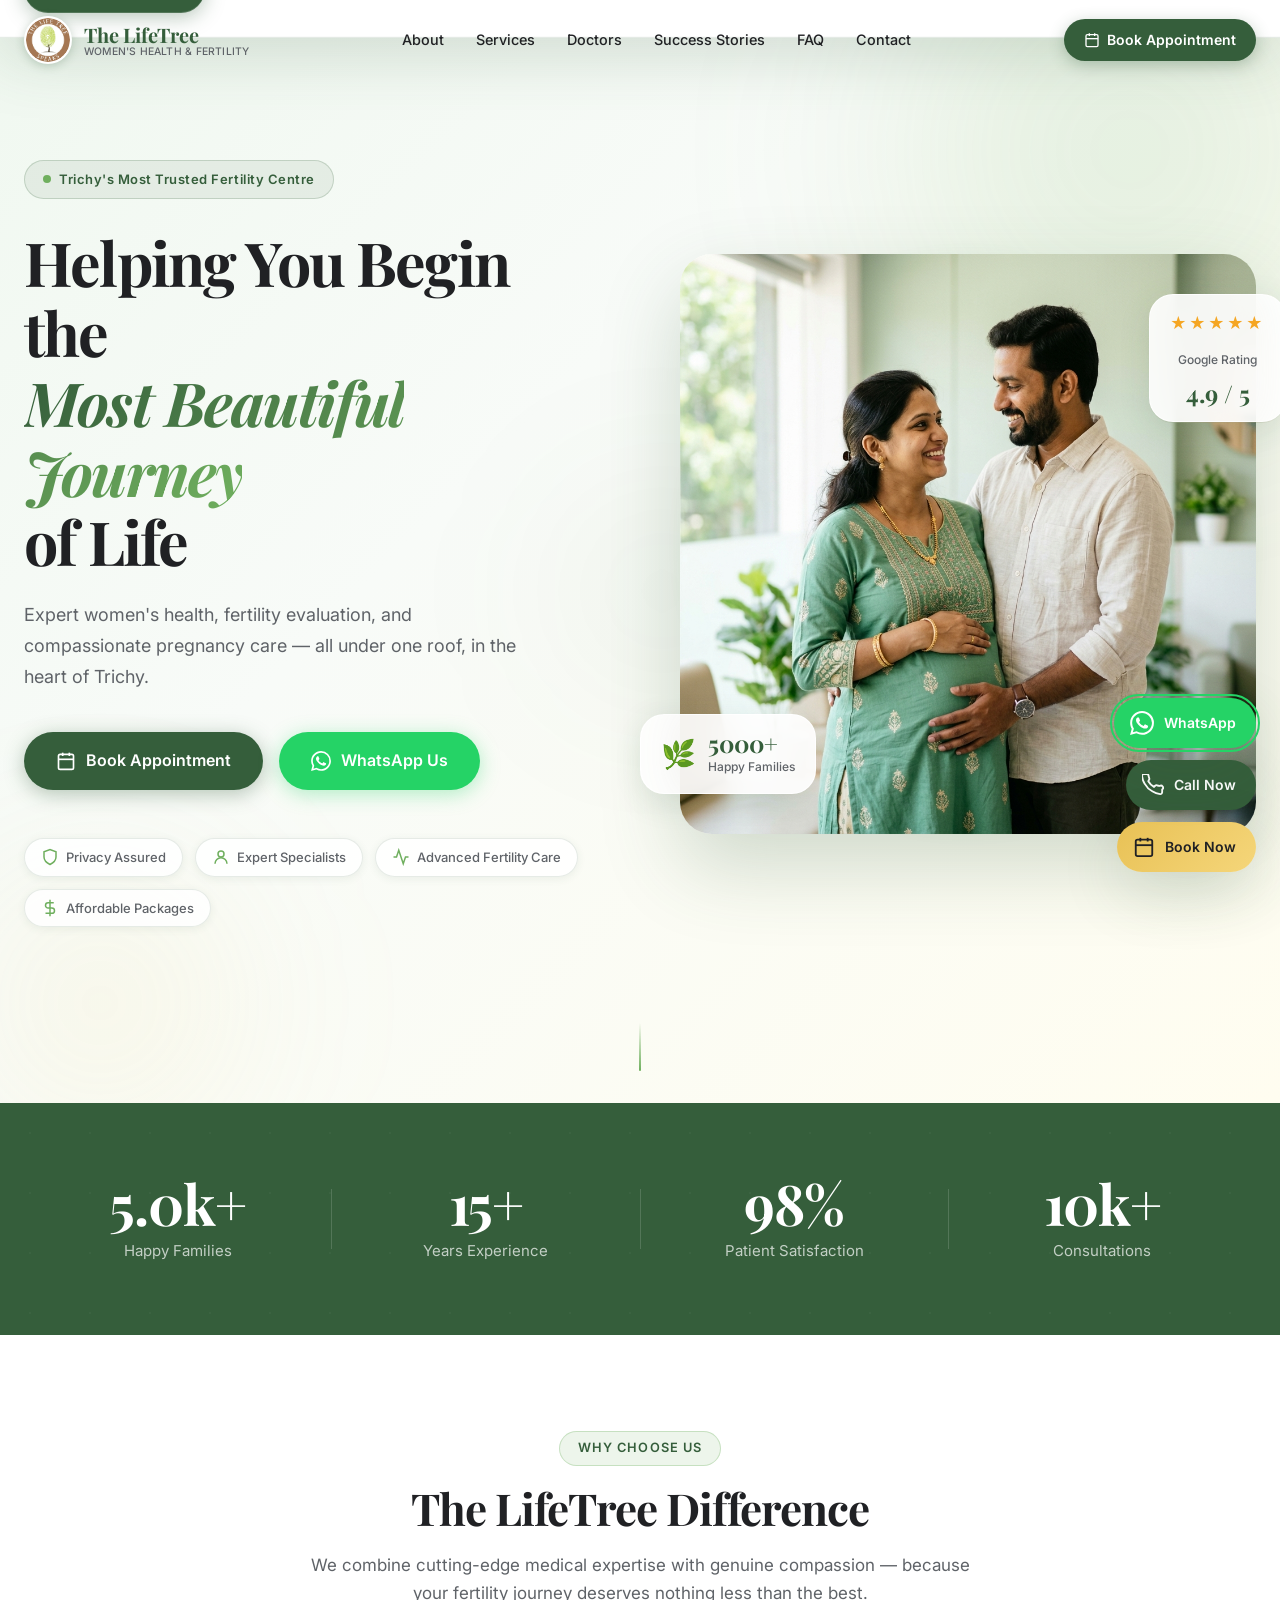
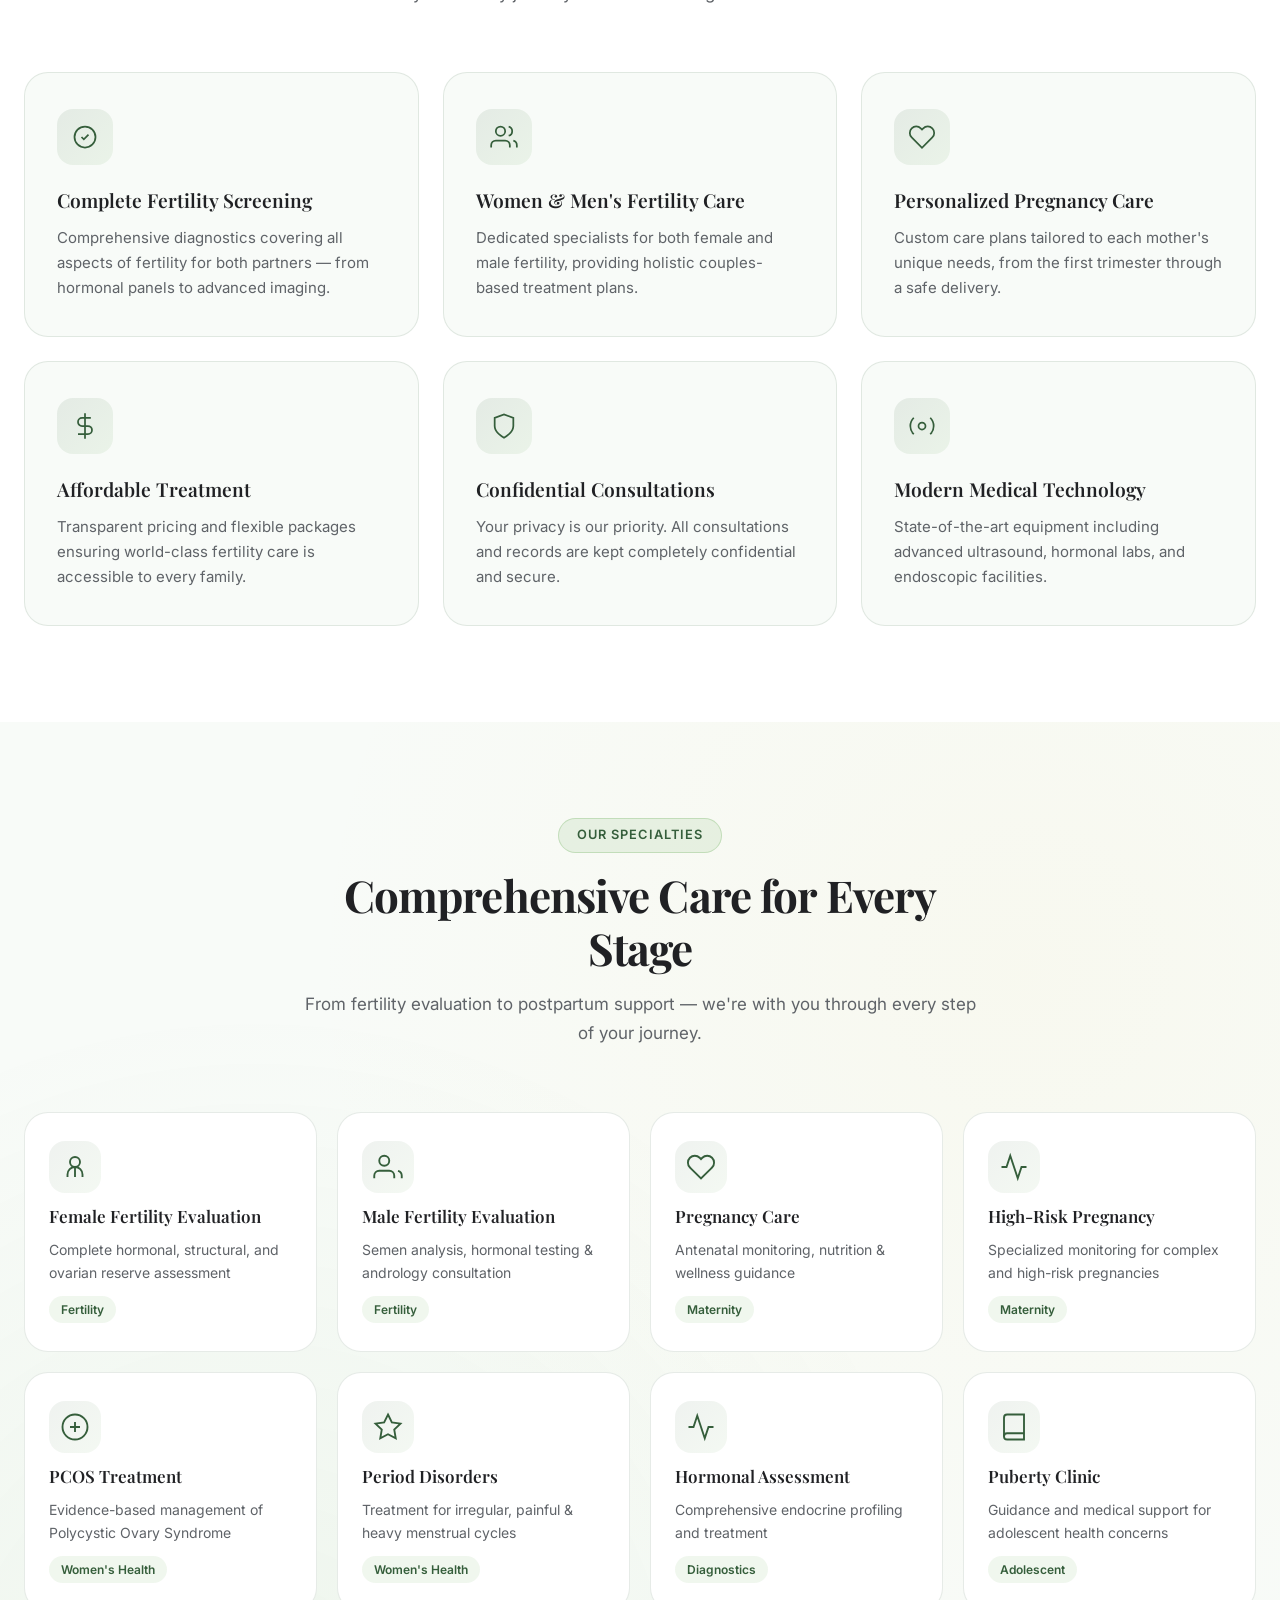
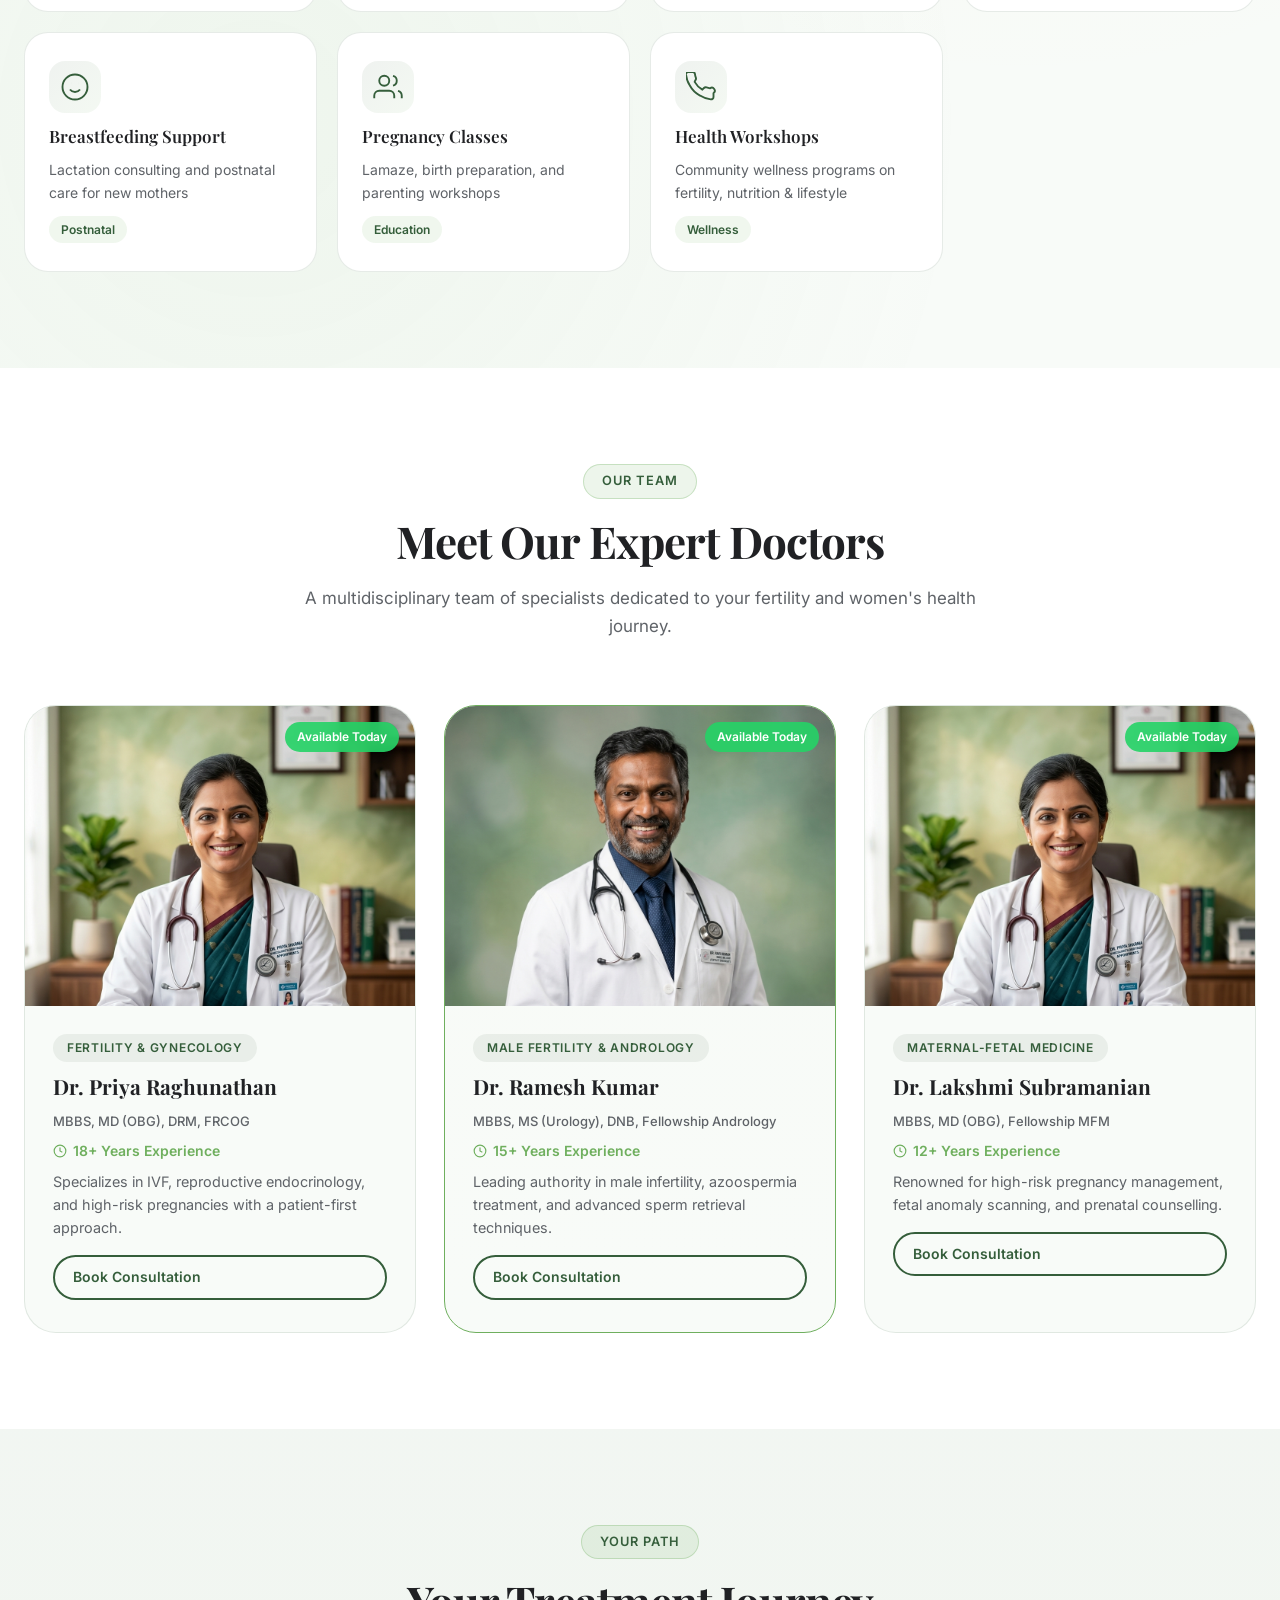
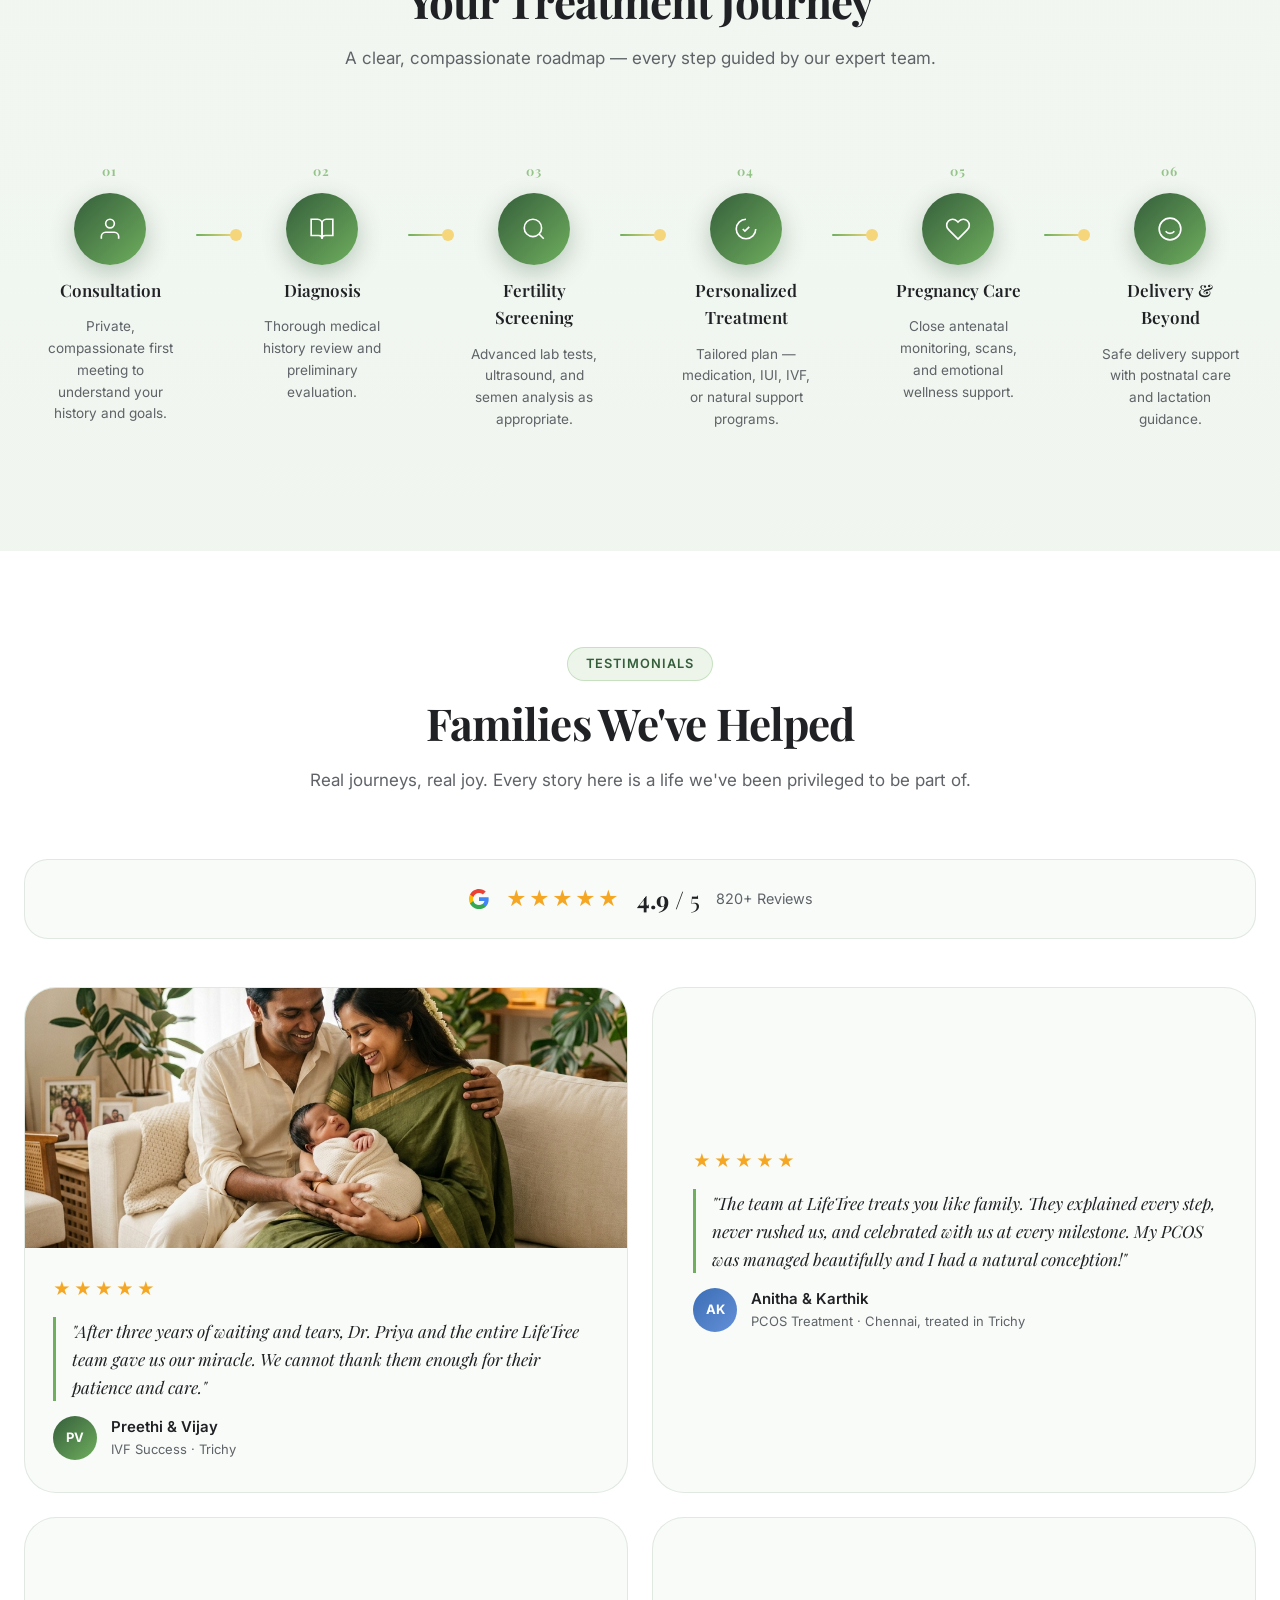
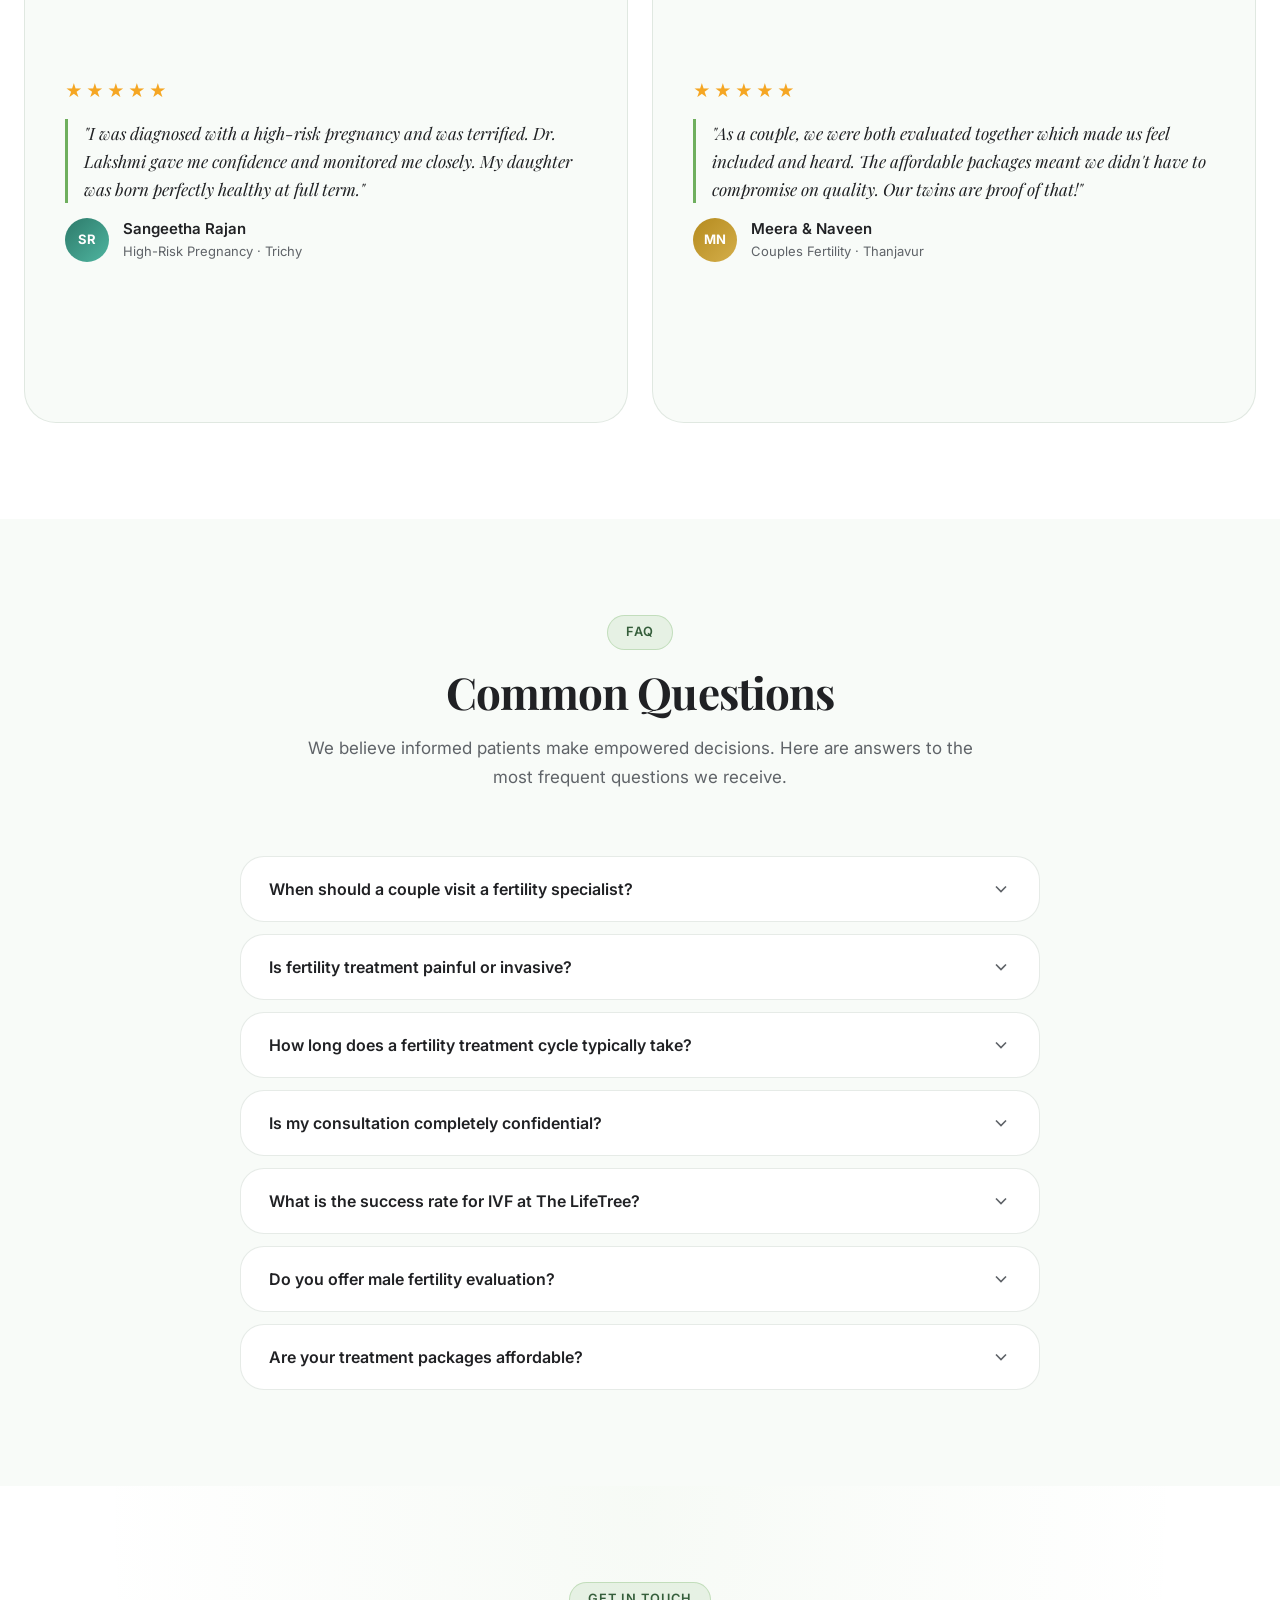
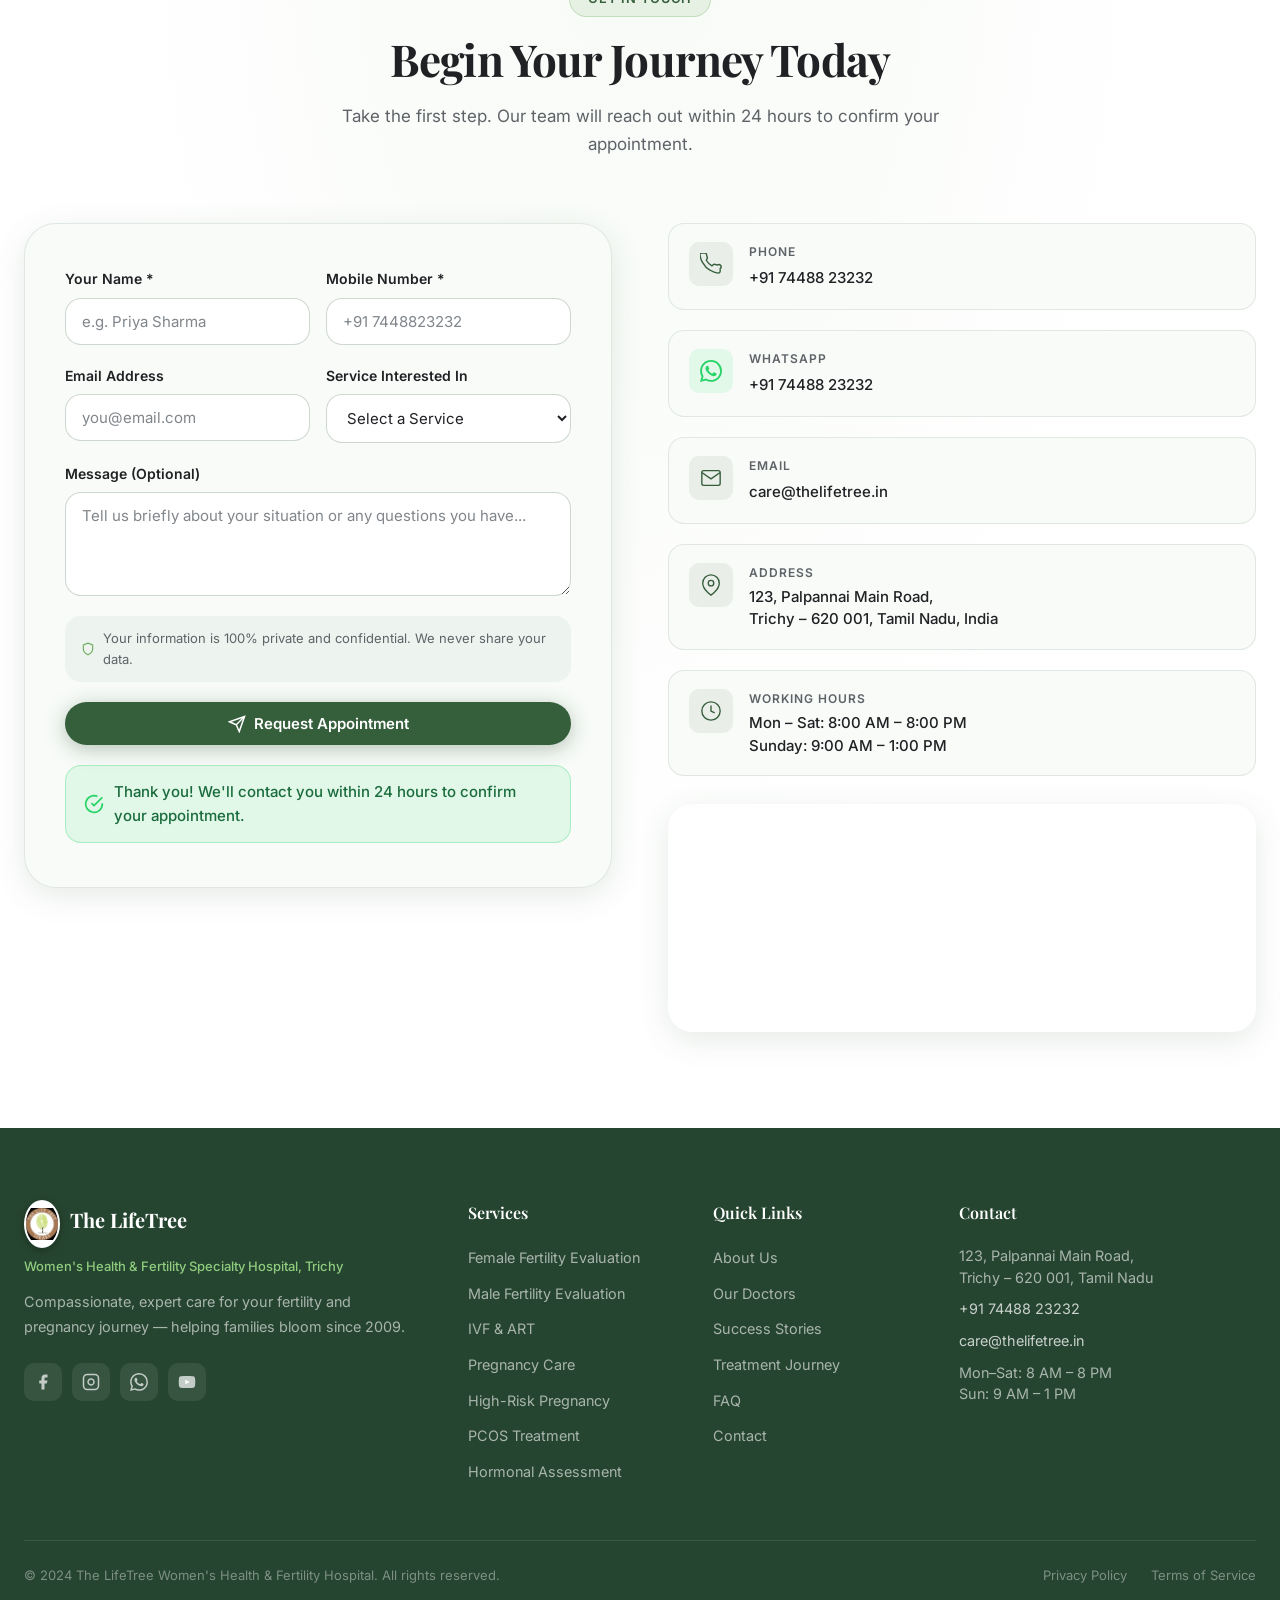
==== commit 0bdb9a86: "Update index.html" ====
--- a/index.html
+++ b/index.html
@@ -87,7 +87,7 @@
               <svg width="20" height="20" viewBox="0 0 24 24" fill="none" stroke="currentColor" stroke-width="2" aria-hidden="true"><rect x="3" y="4" width="18" height="18" rx="2"/><line x1="16" y1="2" x2="16" y2="6"/><line x1="8" y1="2" x2="8" y2="6"/><line x1="3" y1="10" x2="21" y2="10"/></svg>
               Book Appointment
             </a>
-            <a href="https://wa.me/919999999999" class="btn btn-whatsapp btn-lg" id="hero-whatsapp-btn" target="_blank" rel="noopener noreferrer">
+            <a href="https://wa.me/917448823232" class="btn btn-whatsapp btn-lg" id="hero-whatsapp-btn" target="_blank" rel="noopener noreferrer">
               <svg width="20" height="20" viewBox="0 0 24 24" fill="currentColor" aria-hidden="true"><path d="M17.472 14.382c-.297-.149-1.758-.867-2.03-.967-.273-.099-.471-.148-.67.15-.197.297-.767.966-.94 1.164-.173.199-.347.223-.644.075-.297-.15-1.255-.463-2.39-1.475-.883-.788-1.48-1.761-1.653-2.059-.173-.297-.018-.458.13-.606.134-.133.298-.347.446-.52.149-.174.198-.298.298-.497.099-.198.05-.371-.025-.52-.075-.149-.669-1.612-.916-2.207-.242-.579-.487-.5-.669-.51-.173-.008-.371-.01-.57-.01-.198 0-.52.074-.792.372-.272.297-1.04 1.016-1.04 2.479 0 1.462 1.065 2.875 1.213 3.074.149.198 2.096 3.2 5.077 4.487.709.306 1.262.489 1.694.625.712.227 1.36.195 1.871.118.571-.085 1.758-.719 2.006-1.413.248-.694.248-1.289.173-1.413-.074-.124-.272-.198-.57-.347m-5.421 7.403h-.004a9.87 9.87 0 01-5.031-1.378l-.361-.214-3.741.982.998-3.648-.235-.374a9.86 9.86 0 01-1.51-5.26c.001-5.45 4.436-9.884 9.888-9.884 2.64 0 5.122 1.03 6.988 2.898a9.825 9.825 0 012.893 6.994c-.003 5.45-4.437 9.884-9.885 9.884m8.413-18.297A11.815 11.815 0 0012.05 0C5.495 0 .16 5.335.157 11.892c0 2.096.547 4.142 1.588 5.945L.057 24l6.305-1.654a11.882 11.882 0 005.683 1.448h.005c6.554 0 11.89-5.335 11.893-11.893a11.821 11.821 0 00-3.48-8.413z"/></svg>
               WhatsApp Us
             </a>
@@ -632,7 +632,7 @@
                 </div>
                 <div class="form-group">
                   <label for="phone">Mobile Number *</label>
-                  <input type="tel" id="phone" name="phone" placeholder="+91 98765 43210" required autocomplete="tel" />
+                  <input type="tel" id="phone" name="phone" placeholder="+91 7448823232" required autocomplete="tel" />
                 </div>
               </div>
               <div class="form-row">
@@ -682,7 +682,7 @@
                 </div>
                 <div>
                   <div class="contact-label">Phone</div>
-                  <a href="tel:+914312345678" class="contact-value">+91 431 234 5678</a>
+                  <a href="tel:+917448823232" class="contact-value">+91 74488 23232</a>
                 </div>
               </div>
               <div class="contact-item">
@@ -691,7 +691,7 @@
                 </div>
                 <div>
                   <div class="contact-label">WhatsApp</div>
-                  <a href="https://wa.me/919999999999" class="contact-value" target="_blank" rel="noopener noreferrer">+91 99999 99999</a>
+                  <a href="https://wa.me/917448823232" class="contact-value" target="_blank" rel="noopener noreferrer">+91 74488 23232</a>
                 </div>
               </div>
               <div class="contact-item">
@@ -761,7 +761,7 @@
             <a href="#" class="social-link" aria-label="Instagram">
               <svg width="18" height="18" viewBox="0 0 24 24" fill="none" stroke="currentColor" stroke-width="2"><rect x="2" y="2" width="20" height="20" rx="5"/><path d="M16 11.37A4 4 0 1112.63 8 4 4 0 0116 11.37z"/><line x1="17.5" y1="6.5" x2="17.51" y2="6.5"/></svg>
             </a>
-            <a href="https://wa.me/919999999999" class="social-link" aria-label="WhatsApp" target="_blank" rel="noopener noreferrer">
+            <a href="https://wa.me/917448823232" class="social-link" aria-label="WhatsApp" target="_blank" rel="noopener noreferrer">
               <svg width="18" height="18" viewBox="0 0 24 24" fill="currentColor"><path d="M17.472 14.382c-.297-.149-1.758-.867-2.03-.967-.273-.099-.471-.148-.67.15-.197.297-.767.966-.94 1.164-.173.199-.347.223-.644.075-.297-.15-1.255-.463-2.39-1.475-.883-.788-1.48-1.761-1.653-2.059-.173-.297-.018-.458.13-.606.134-.133.298-.347.446-.52.149-.174.198-.298.298-.497.099-.198.05-.371-.025-.52-.075-.149-.669-1.612-.916-2.207-.242-.579-.487-.5-.669-.51-.173-.008-.371-.01-.57-.01-.198 0-.52.074-.792.372-.272.297-1.04 1.016-1.04 2.479 0 1.462 1.065 2.875 1.213 3.074.149.198 2.096 3.2 5.077 4.487.709.306 1.262.489 1.694.625.712.227 1.36.195 1.871.118.571-.085 1.758-.719 2.006-1.413.248-.694.248-1.289.173-1.413-.074-.124-.272-.198-.57-.347m-5.421 7.403h-.004a9.87 9.87 0 01-5.031-1.378l-.361-.214-3.741.982.998-3.648-.235-.374a9.86 9.86 0 01-1.51-5.26c.001-5.45 4.436-9.884 9.888-9.884 2.64 0 5.122 1.03 6.988 2.898a9.825 9.825 0 012.893 6.994c-.003 5.45-4.437 9.884-9.885 9.884m8.413-18.297A11.815 11.815 0 0012.05 0C5.495 0 .16 5.335.157 11.892c0 2.096.547 4.142 1.588 5.945L.057 24l6.305-1.654a11.882 11.882 0 005.683 1.448h.005c6.554 0 11.89-5.335 11.893-11.893a11.821 11.821 0 00-3.48-8.413z"/></svg>
             </a>
             <a href="https://youtube.com" class="social-link" aria-label="YouTube" target="_blank" rel="noopener noreferrer">
@@ -796,7 +796,7 @@
           <h4 class="footer-col-title">Contact</h4>
           <div class="footer-contact-info">
             <p>123, Palpannai Main Road,<br/>Trichy – 620 001, Tamil Nadu</p>
-            <a href="tel:+914312345678">+91 431 234 5678</a>
+            <a href="tel:+917448823232">+91 74488 23232</a>
             <a href="mailto:care@thelifetree.in">care@thelifetree.in</a>
             <p>Mon–Sat: 8 AM – 8 PM<br/>Sun: 9 AM – 1 PM</p>
           </div>
@@ -814,11 +814,11 @@
 
   <!-- ===== FLOATING ACTION BUTTONS ===== -->
   <div class="floating-actions" role="region" aria-label="Quick contact options">
-    <a href="https://wa.me/919999999999" class="fab fab-whatsapp" id="fab-whatsapp" target="_blank" rel="noopener noreferrer" aria-label="Chat on WhatsApp">
+    <a href="https://wa.me/917448823232" class="fab fab-whatsapp" id="fab-whatsapp" target="_blank" rel="noopener noreferrer" aria-label="Chat on WhatsApp">
       <svg width="24" height="24" viewBox="0 0 24 24" fill="currentColor" aria-hidden="true"><path d="M17.472 14.382c-.297-.149-1.758-.867-2.03-.967-.273-.099-.471-.148-.67.15-.197.297-.767.966-.94 1.164-.173.199-.347.223-.644.075-.297-.15-1.255-.463-2.39-1.475-.883-.788-1.48-1.761-1.653-2.059-.173-.297-.018-.458.13-.606.134-.133.298-.347.446-.52.149-.174.198-.298.298-.497.099-.198.05-.371-.025-.52-.075-.149-.669-1.612-.916-2.207-.242-.579-.487-.5-.669-.51-.173-.008-.371-.01-.57-.01-.198 0-.52.074-.792.372-.272.297-1.04 1.016-1.04 2.479 0 1.462 1.065 2.875 1.213 3.074.149.198 2.096 3.2 5.077 4.487.709.306 1.262.489 1.694.625.712.227 1.36.195 1.871.118.571-.085 1.758-.719 2.006-1.413.248-.694.248-1.289.173-1.413-.074-.124-.272-.198-.57-.347m-5.421 7.403h-.004a9.87 9.87 0 01-5.031-1.378l-.361-.214-3.741.982.998-3.648-.235-.374a9.86 9.86 0 01-1.51-5.26c.001-5.45 4.436-9.884 9.888-9.884 2.64 0 5.122 1.03 6.988 2.898a9.825 9.825 0 012.893 6.994c-.003 5.45-4.437 9.884-9.885 9.884m8.413-18.297A11.815 11.815 0 0012.05 0C5.495 0 .16 5.335.157 11.892c0 2.096.547 4.142 1.588 5.945L.057 24l6.305-1.654a11.882 11.882 0 005.683 1.448h.005c6.554 0 11.89-5.335 11.893-11.893a11.821 11.821 0 00-3.48-8.413z"/></svg>
       <span class="fab-label">WhatsApp</span>
     </a>
-    <a href="tel:+914312345678" class="fab fab-call" id="fab-call" aria-label="Call Now">
+    <a href="tel:+917448823232" class="fab fab-call" id="fab-call" aria-label="Call Now">
       <svg width="22" height="22" viewBox="0 0 24 24" fill="none" stroke="currentColor" stroke-width="2" aria-hidden="true"><path d="M22 16.92v3a2 2 0 01-2.18 2 19.79 19.79 0 01-8.63-3.07A19.5 19.5 0 013.07 10.81a19.79 19.79 0 01-3.07-8.67A2 2 0 012.18 0h3a2 2 0 012 1.72c.127.96.361 1.903.7 2.81a2 2 0 01-.45 2.11L6.91 7.91a16 16 0 006.16 6.16l1.27-1.27a2 2 0 012.11-.45c.907.339 1.85.573 2.81.7A2 2 0 0122 16.92z"/></svg>
       <span class="fab-label">Call Now</span>
     </a>
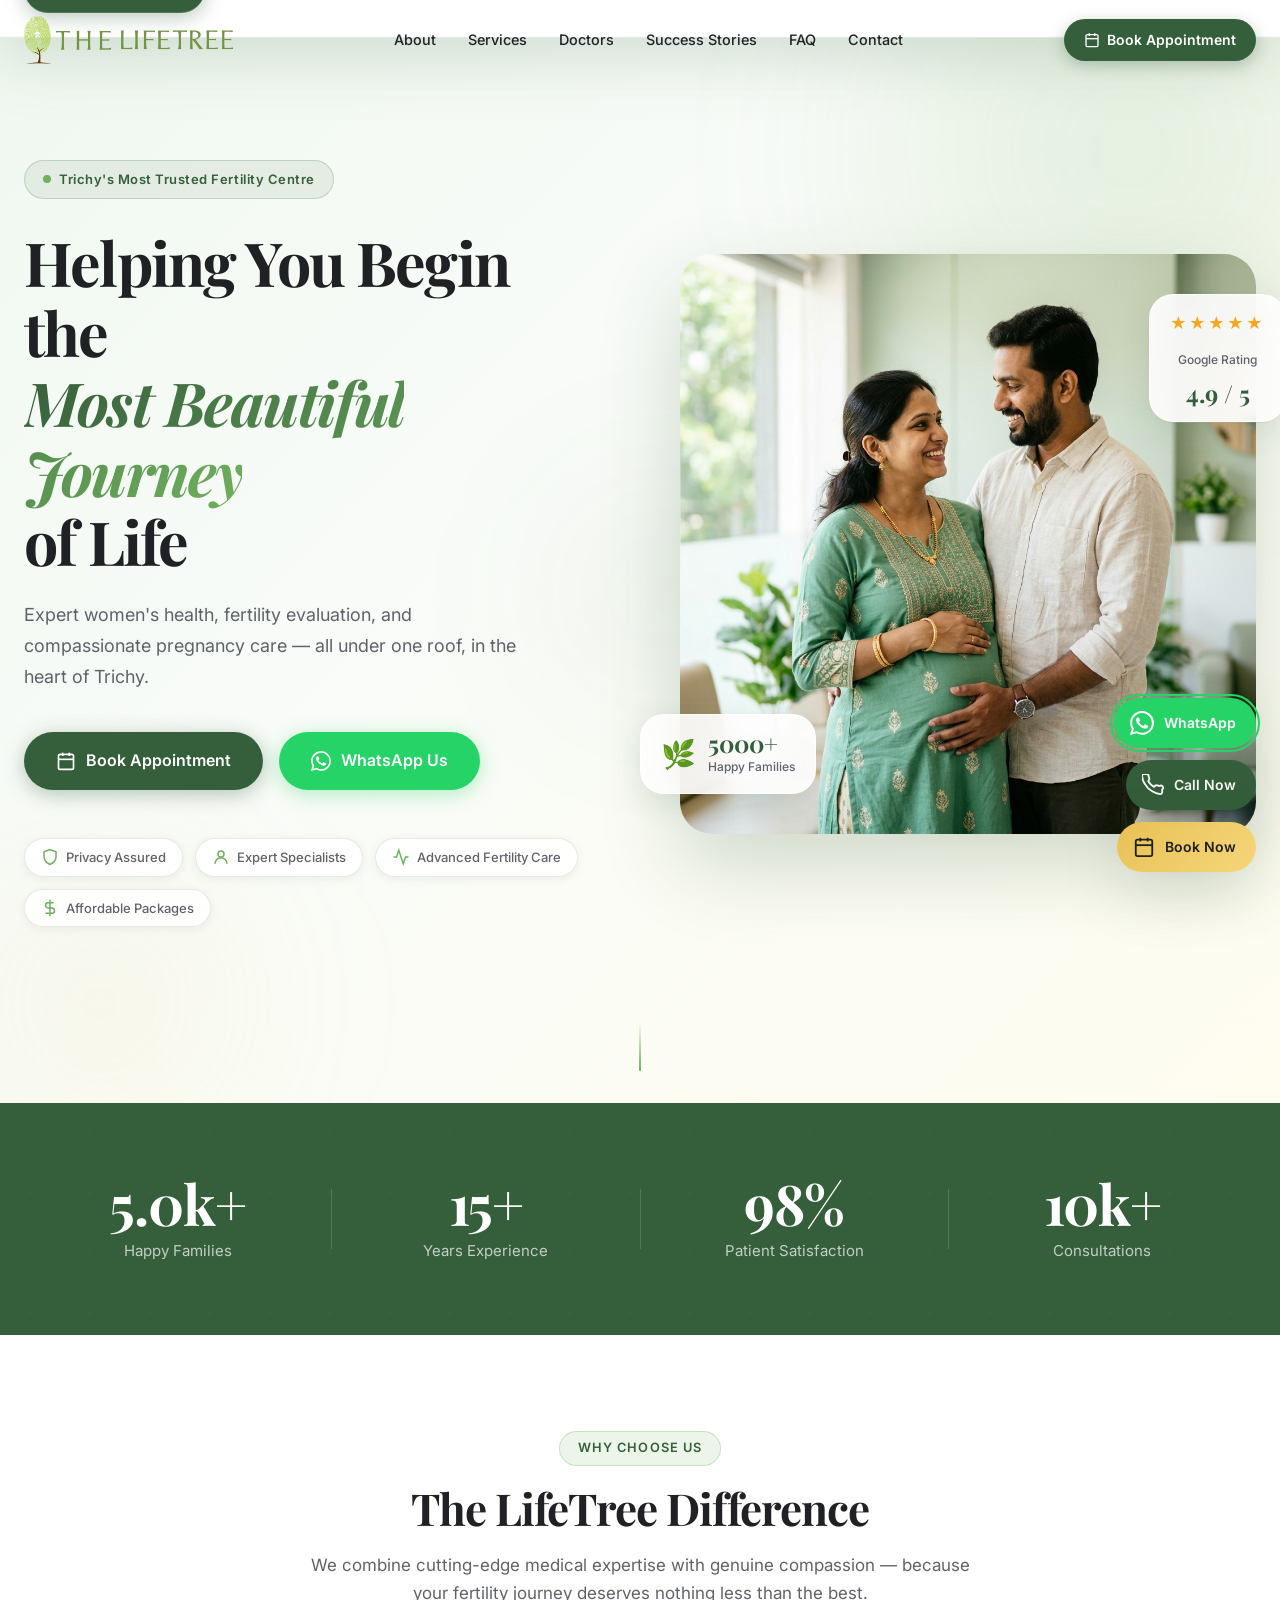
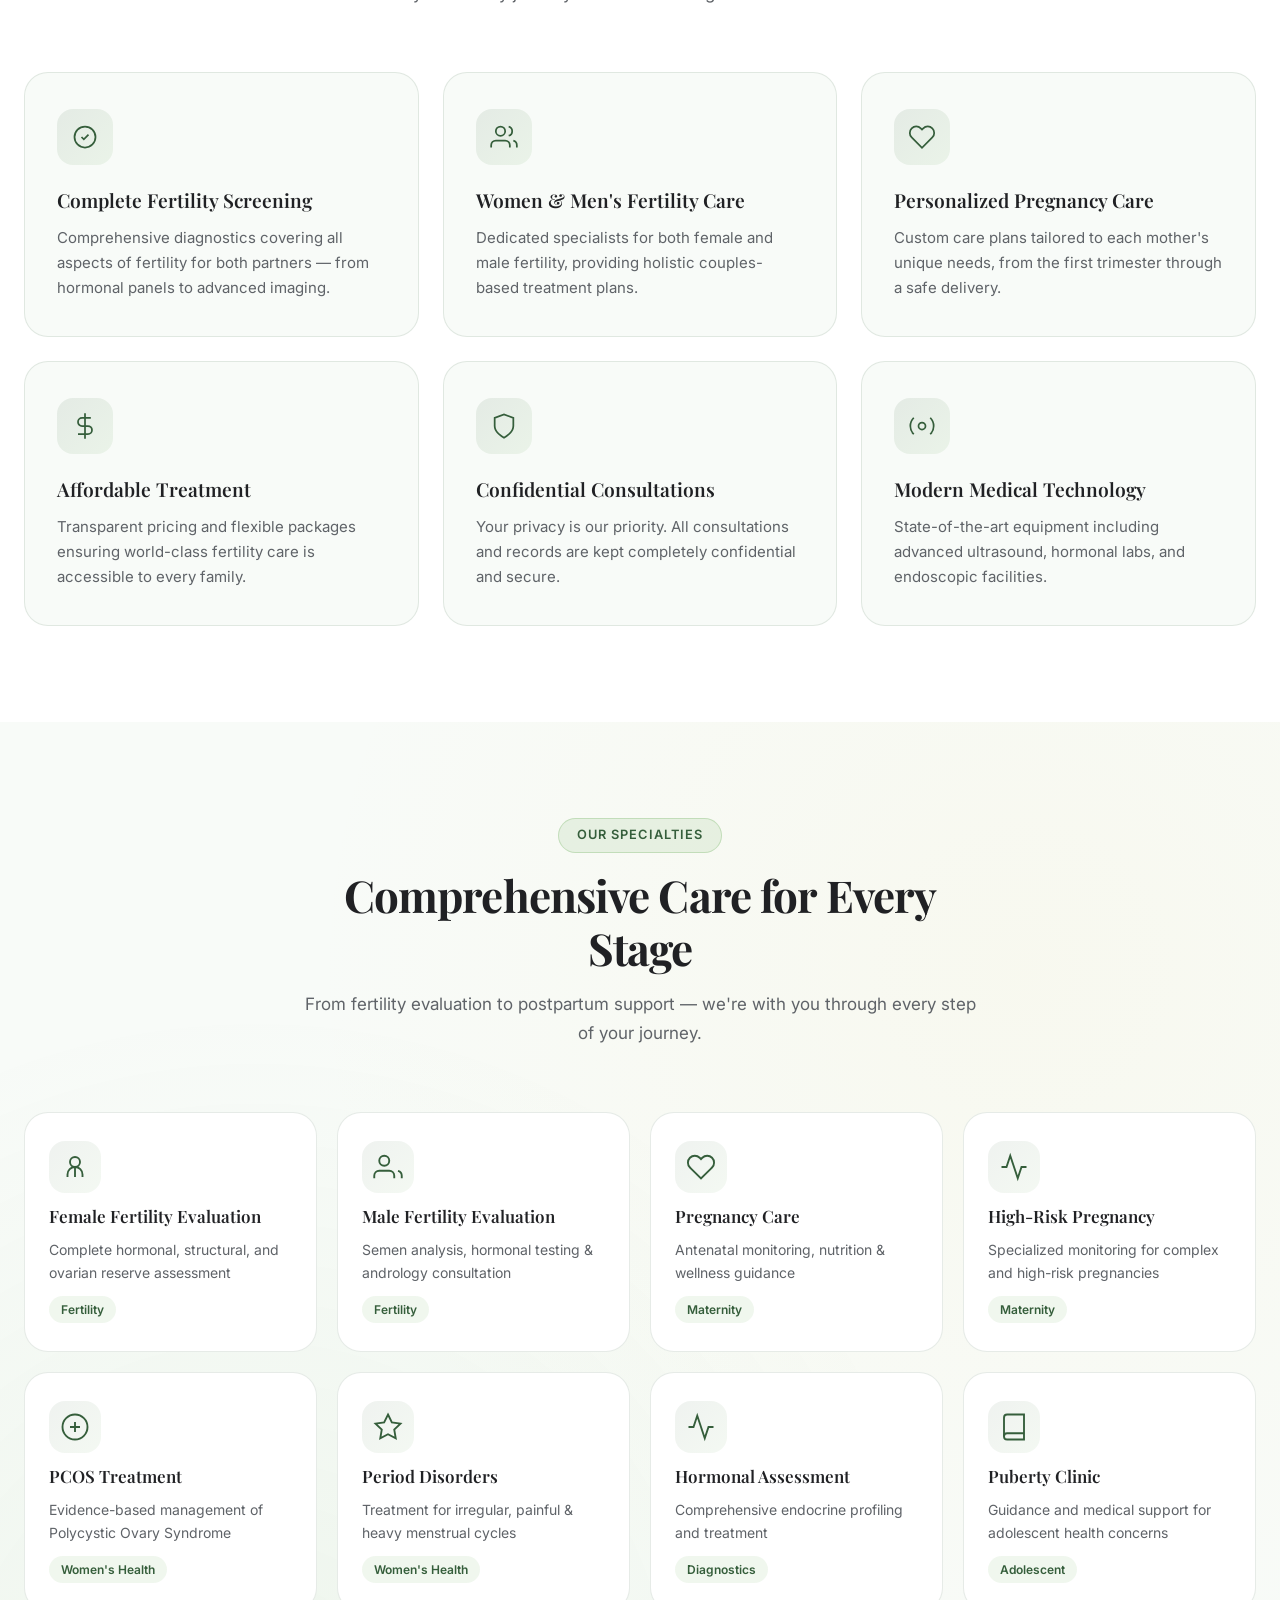
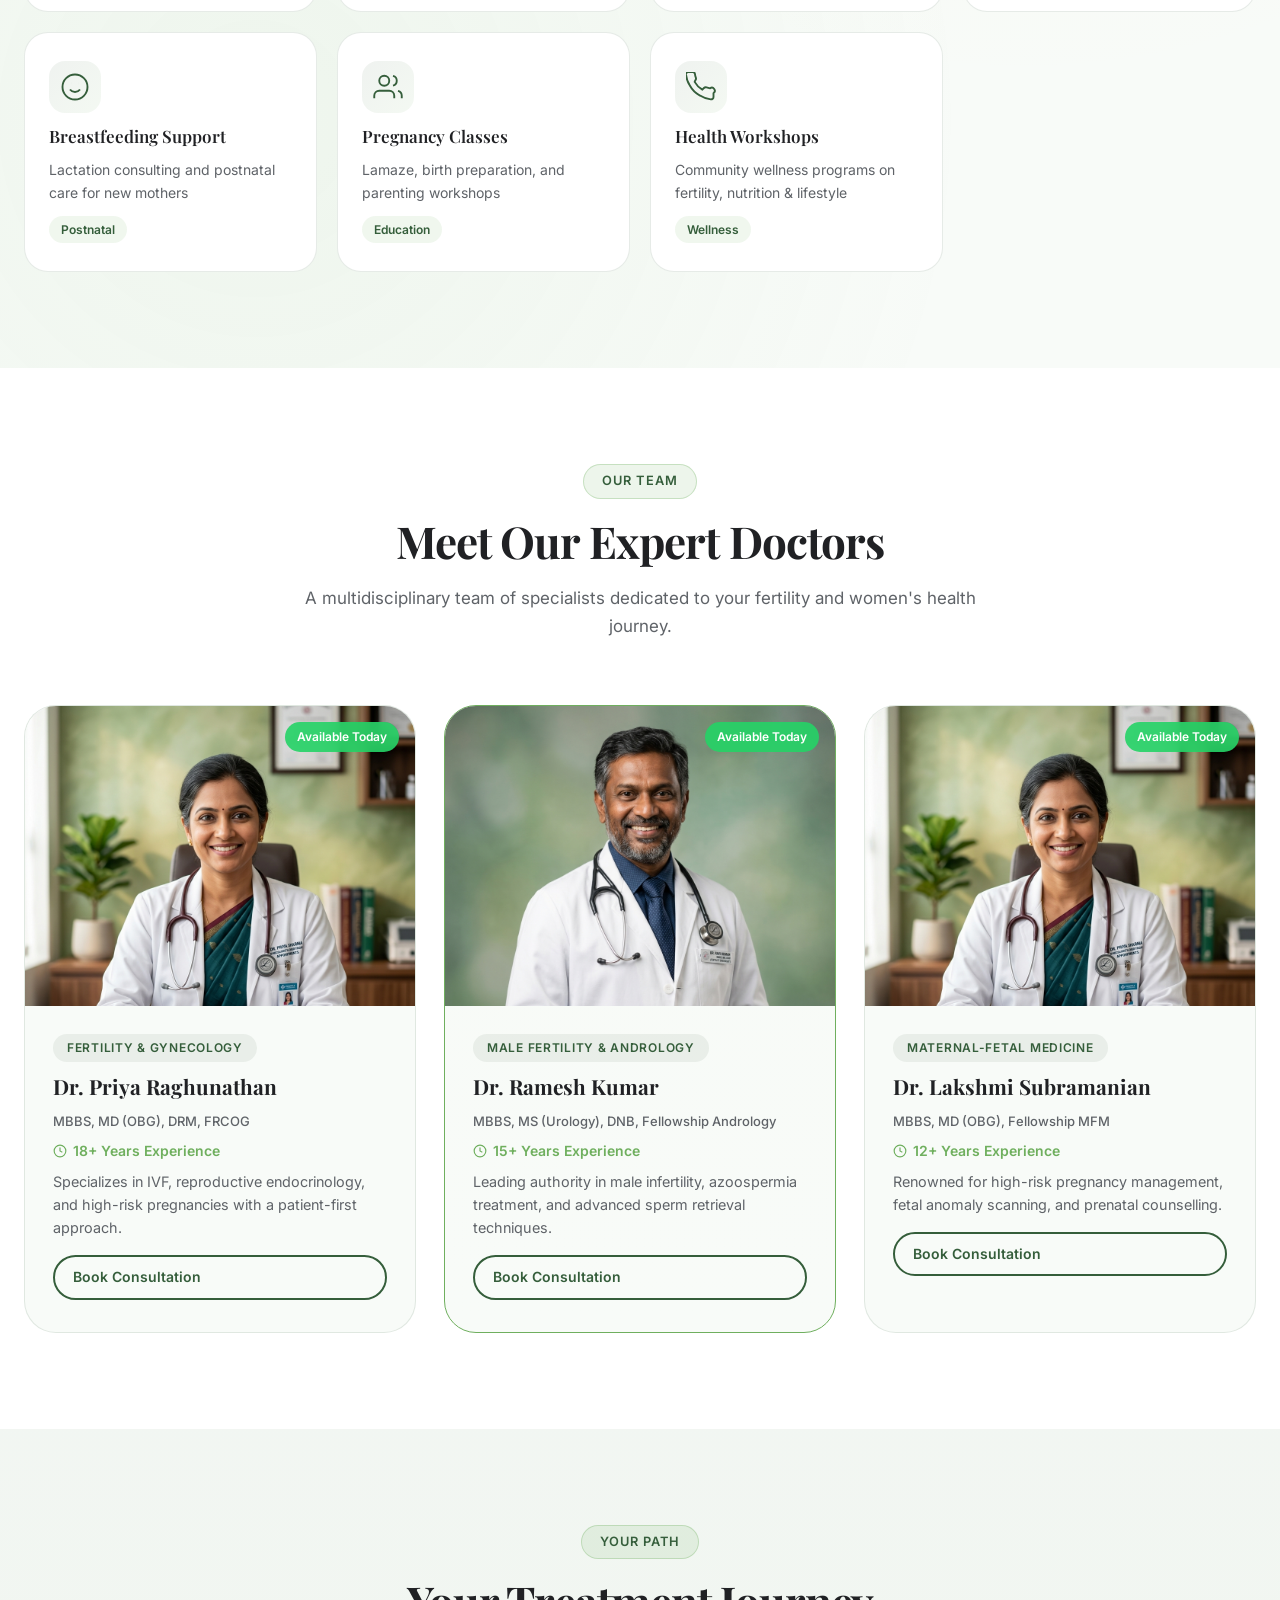
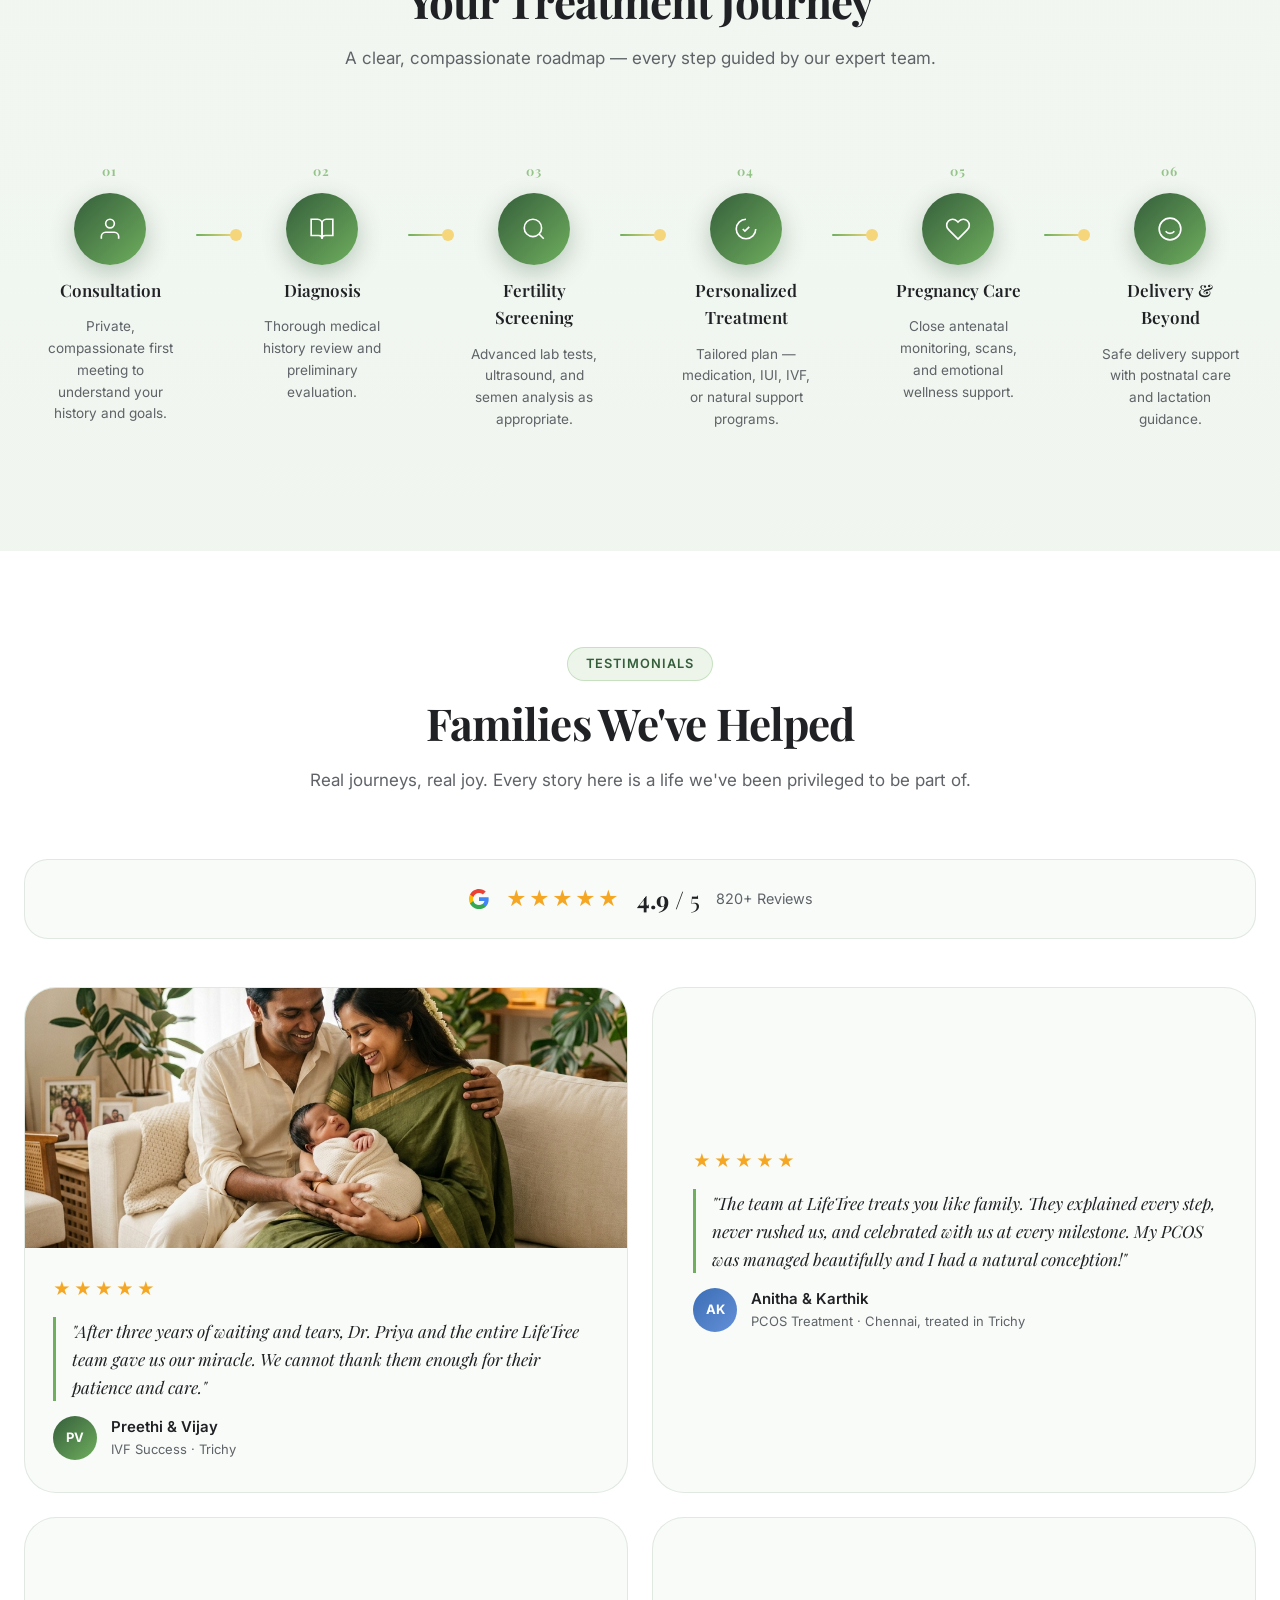
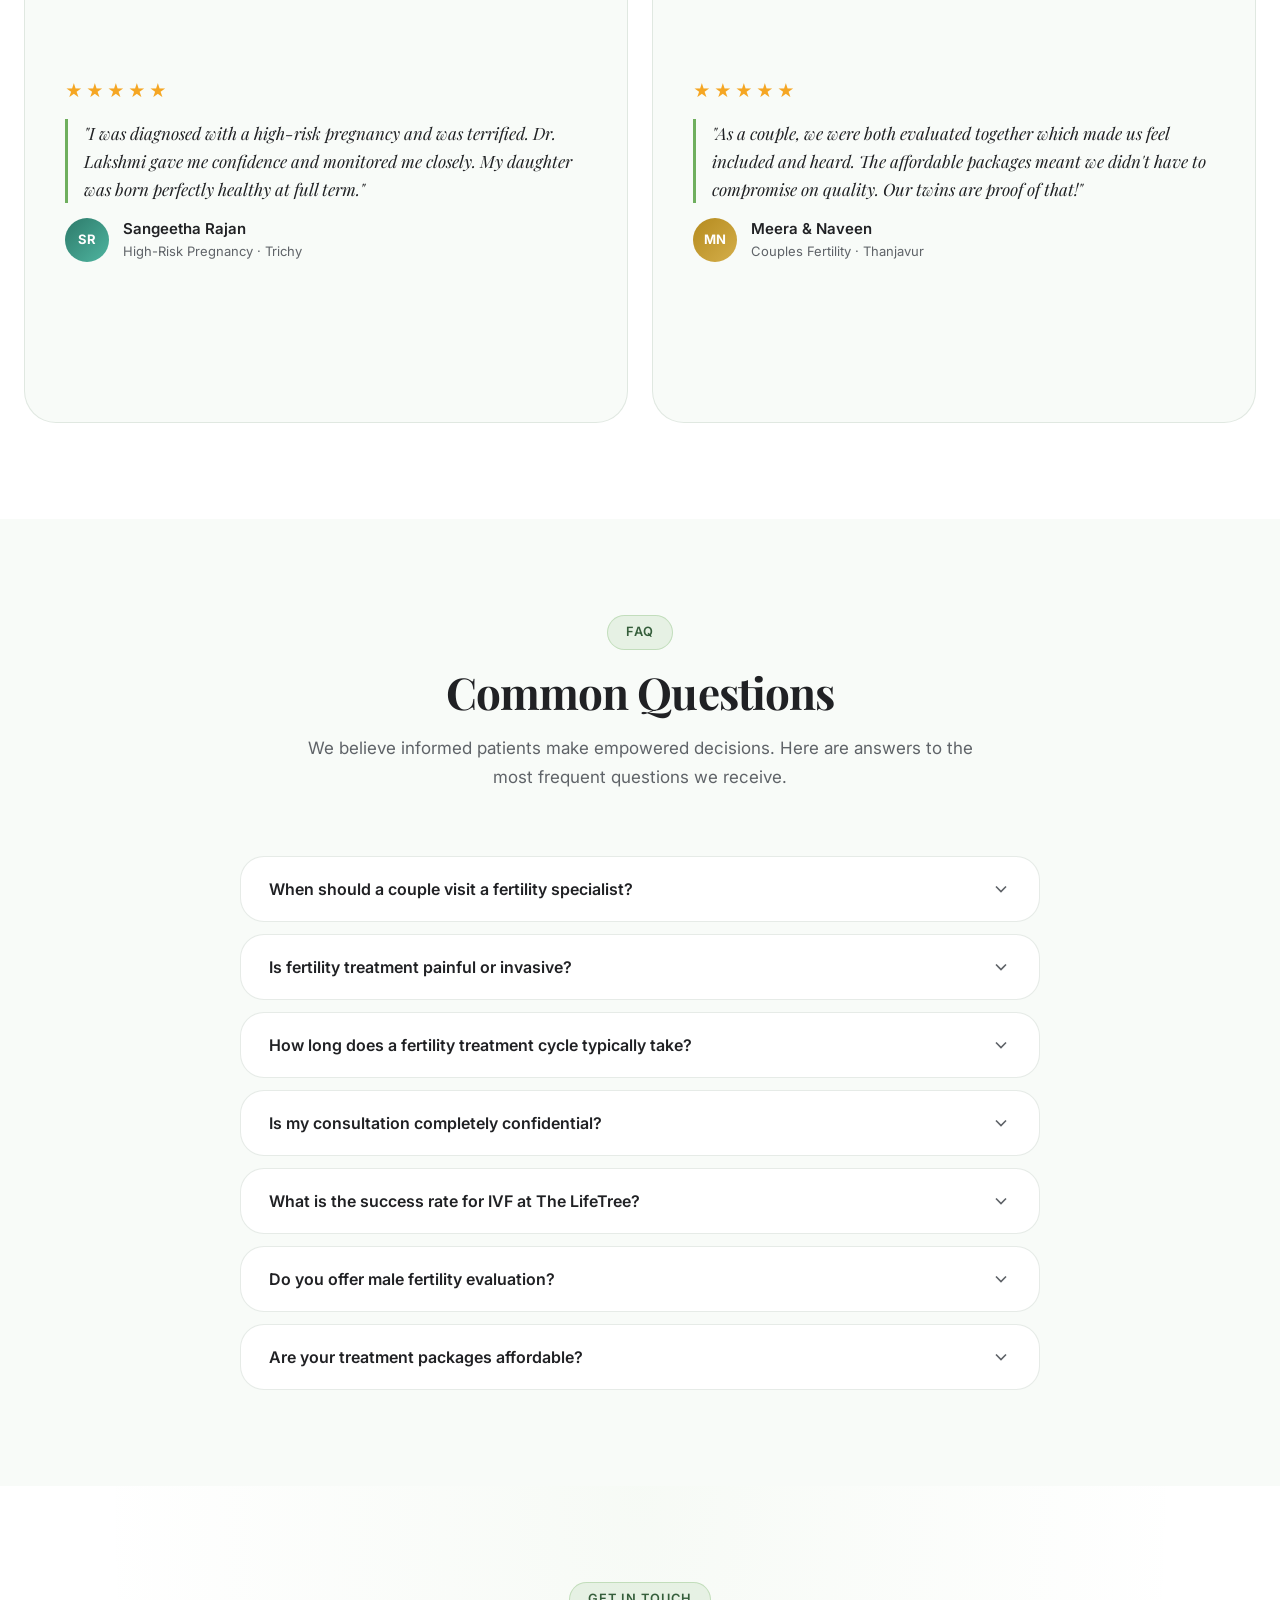
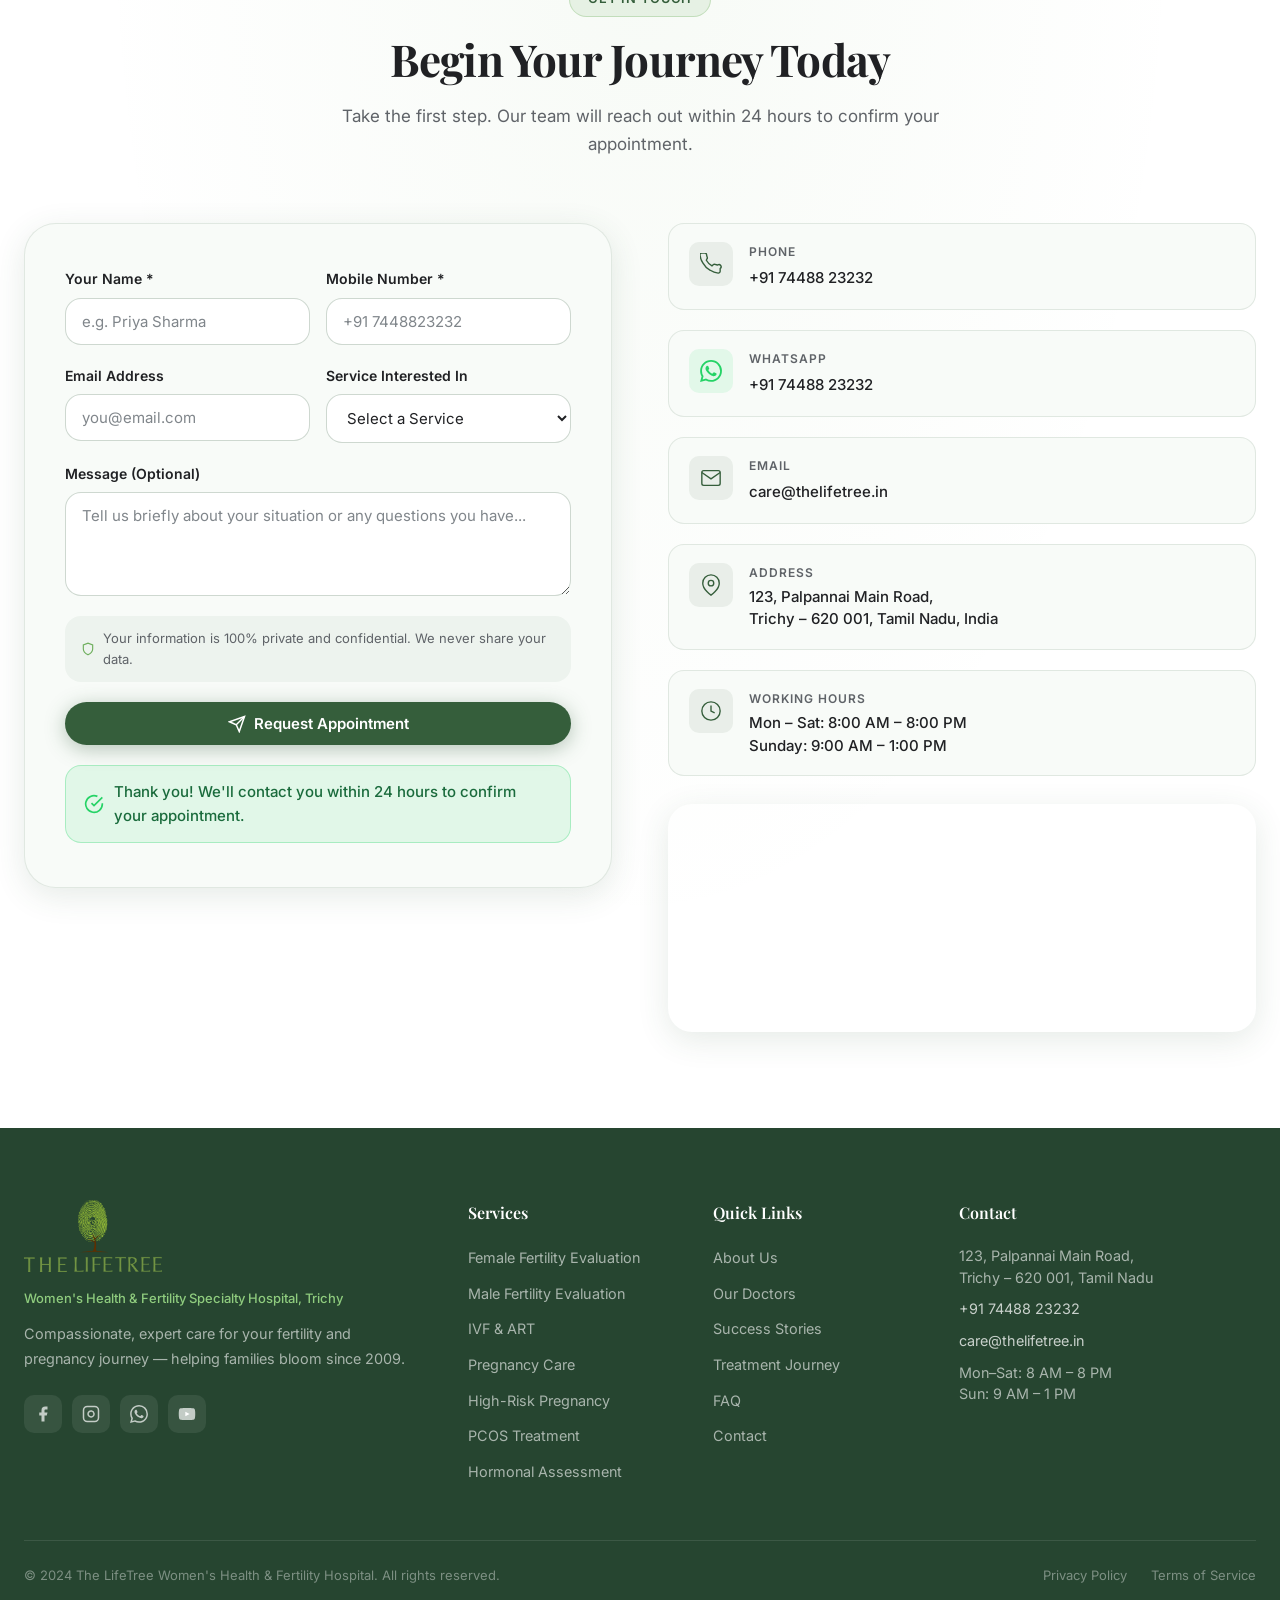
==== commit d793597a: "fully updated with logo and footer logo all things" ====
--- a/index.html
+++ b/index.html
@@ -23,10 +23,6 @@
         <div class="logo-icon" aria-hidden="true">
           <img src="Images/logo.png" alt="The LifeTree Speaks Logo" class="logo-img" />
         </div>
-        <div class="logo-text">
-          <span class="logo-name">The LifeTree</span>
-          <span class="logo-tagline">Women's Health & Fertility</span>
-        </div>
       </a>
       <ul class="nav-links" id="nav-links">
         <li><a href="#about" class="nav-link">About</a></li>
@@ -747,10 +743,7 @@
       <div class="footer-grid">
         <div class="footer-brand">
           <div class="footer-logo">
-            <div class="logo-icon" aria-hidden="true">
-              <img src="Images/logo.jpg" alt="The LifeTree Speaks Logo" class="logo-img footer-logo-img" />
-            </div>
-            <span class="footer-logo-name">The LifeTree</span>
+            <img src="Images/footer logo.png" alt="The LifeTree Speaks Logo" class="footer-logo-img" />
           </div>
           <p class="footer-tagline">Women's Health & Fertility Specialty Hospital, Trichy</p>
           <p class="footer-about">Compassionate, expert care for your fertility and pregnancy journey — helping families bloom since 2009.</p>
--- a/styles.css
+++ b/styles.css
@@ -174,38 +174,33 @@
   flex-shrink: 0;
 }
 .nav-logo .logo-icon {
-  width: 48px;
   height: 48px;
+  width: auto;
   flex-shrink: 0;
 }
 /* Real logo image — navbar */
 .logo-img {
-  width: 48px;
   height: 48px;
+  width: auto;
+  max-width: 210px;
   object-fit: contain;
-  border-radius: 50%;
-  box-shadow: 0 2px 10px rgba(53,94,59,0.25);
-  background: #fff;
-  padding: 2px;
+  border-radius: 0;
   transition: var(--transition);
 }
 .nav-logo:hover .logo-img {
-  transform: scale(1.05);
-  box-shadow: 0 4px 16px rgba(53,94,59,0.35);
+  transform: scale(1.03);
 }
 /* Footer logo */
 .footer .logo-icon {
-  width: 48px;
   height: 48px;
+  width: auto;
 }
 .footer-logo-img {
-  width: 48px;
-  height: 48px;
+  height: 72px;
+  width: auto;
+  max-width: 100%;
   object-fit: contain;
-  border-radius: 50%;
-  background: #fff;
-  padding: 2px;
-  box-shadow: 0 2px 8px rgba(0,0,0,0.3);
+  border-radius: 0;
 }
 .logo-text { display: flex; flex-direction: column; line-height: 1.15; }
 .logo-name {
@@ -1187,17 +1182,8 @@
   border-bottom: 1px solid rgba(255,255,255,0.1);
 }
 .footer-logo {
-  display: flex;
-  align-items: center;
-  gap: 10px;
+  display: block;
   margin-bottom: 16px;
-}
-.footer-logo .logo-icon { width: 36px; height: 40px; }
-.footer-logo-name {
-  font-family: var(--font-head);
-  font-size: 1.25rem;
-  color: #fff;
-  font-weight: 700;
 }
 .footer-tagline {
   font-size: 0.8125rem;
